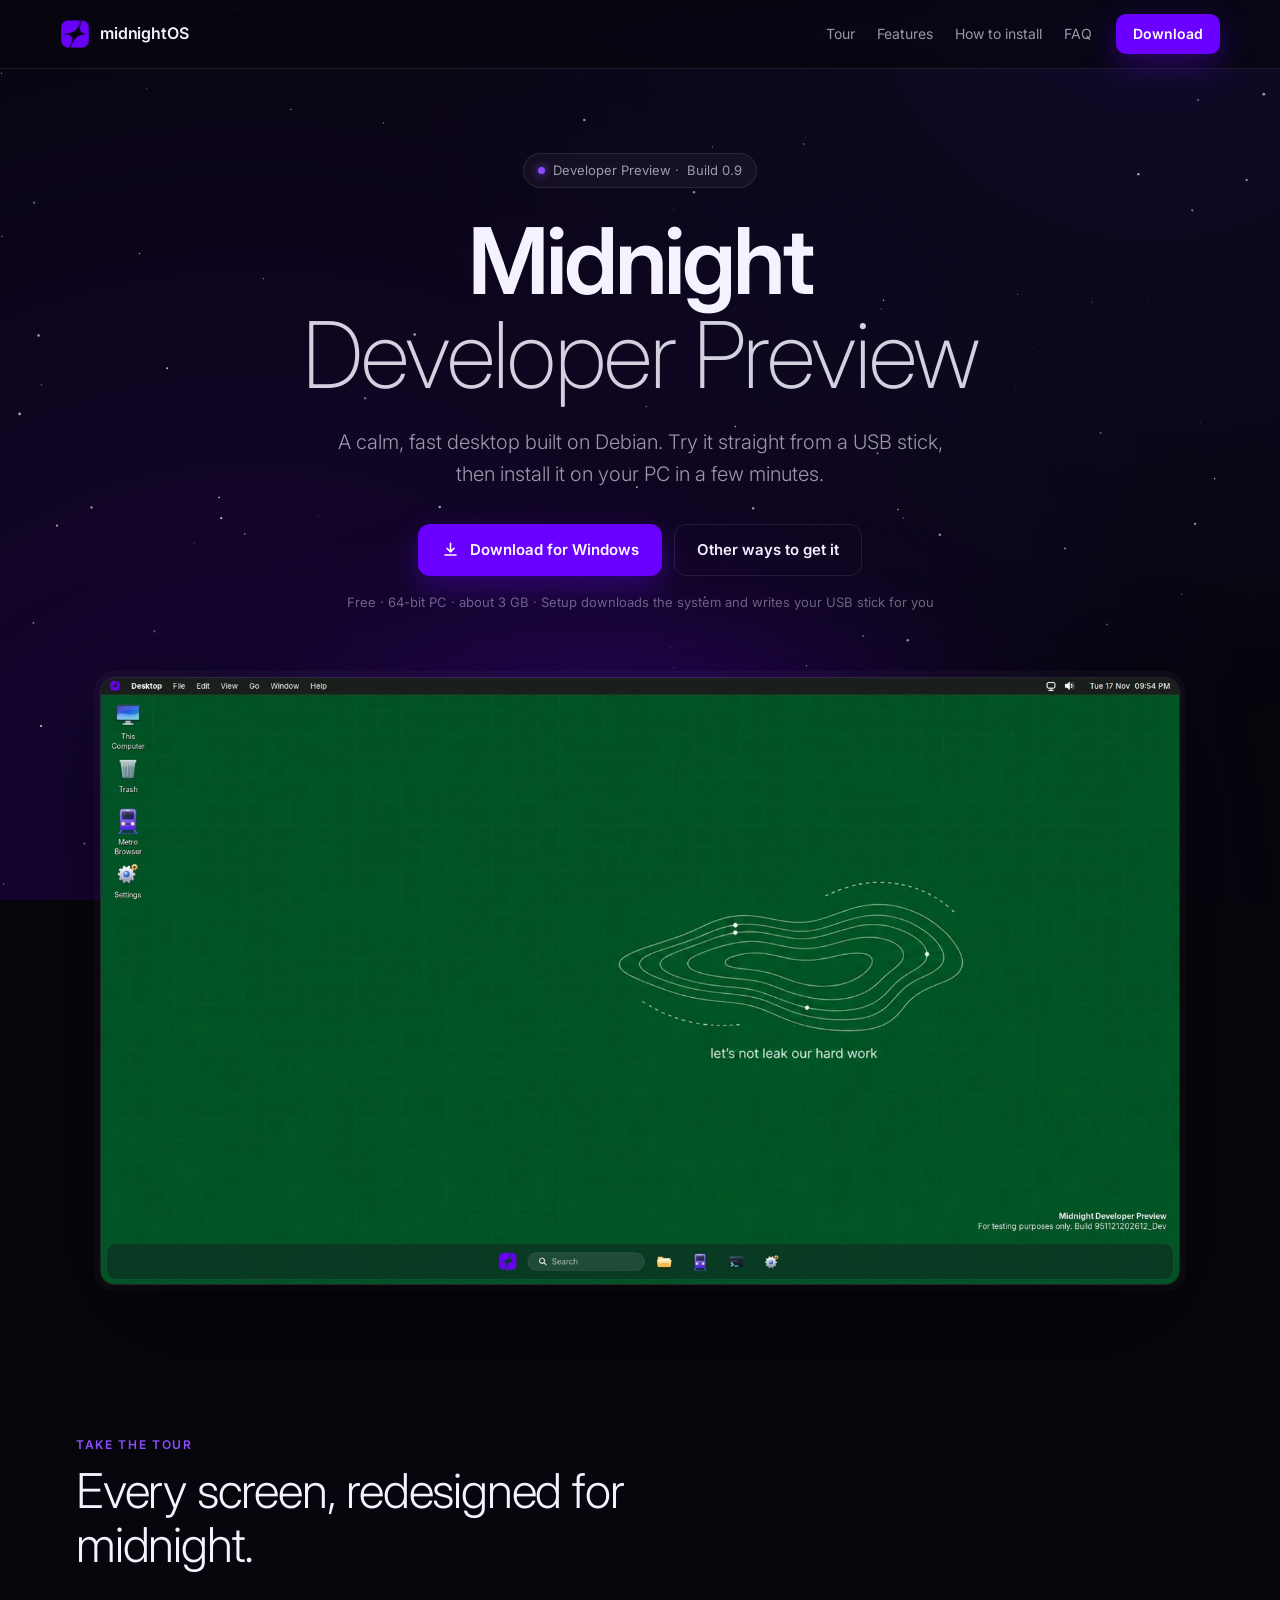
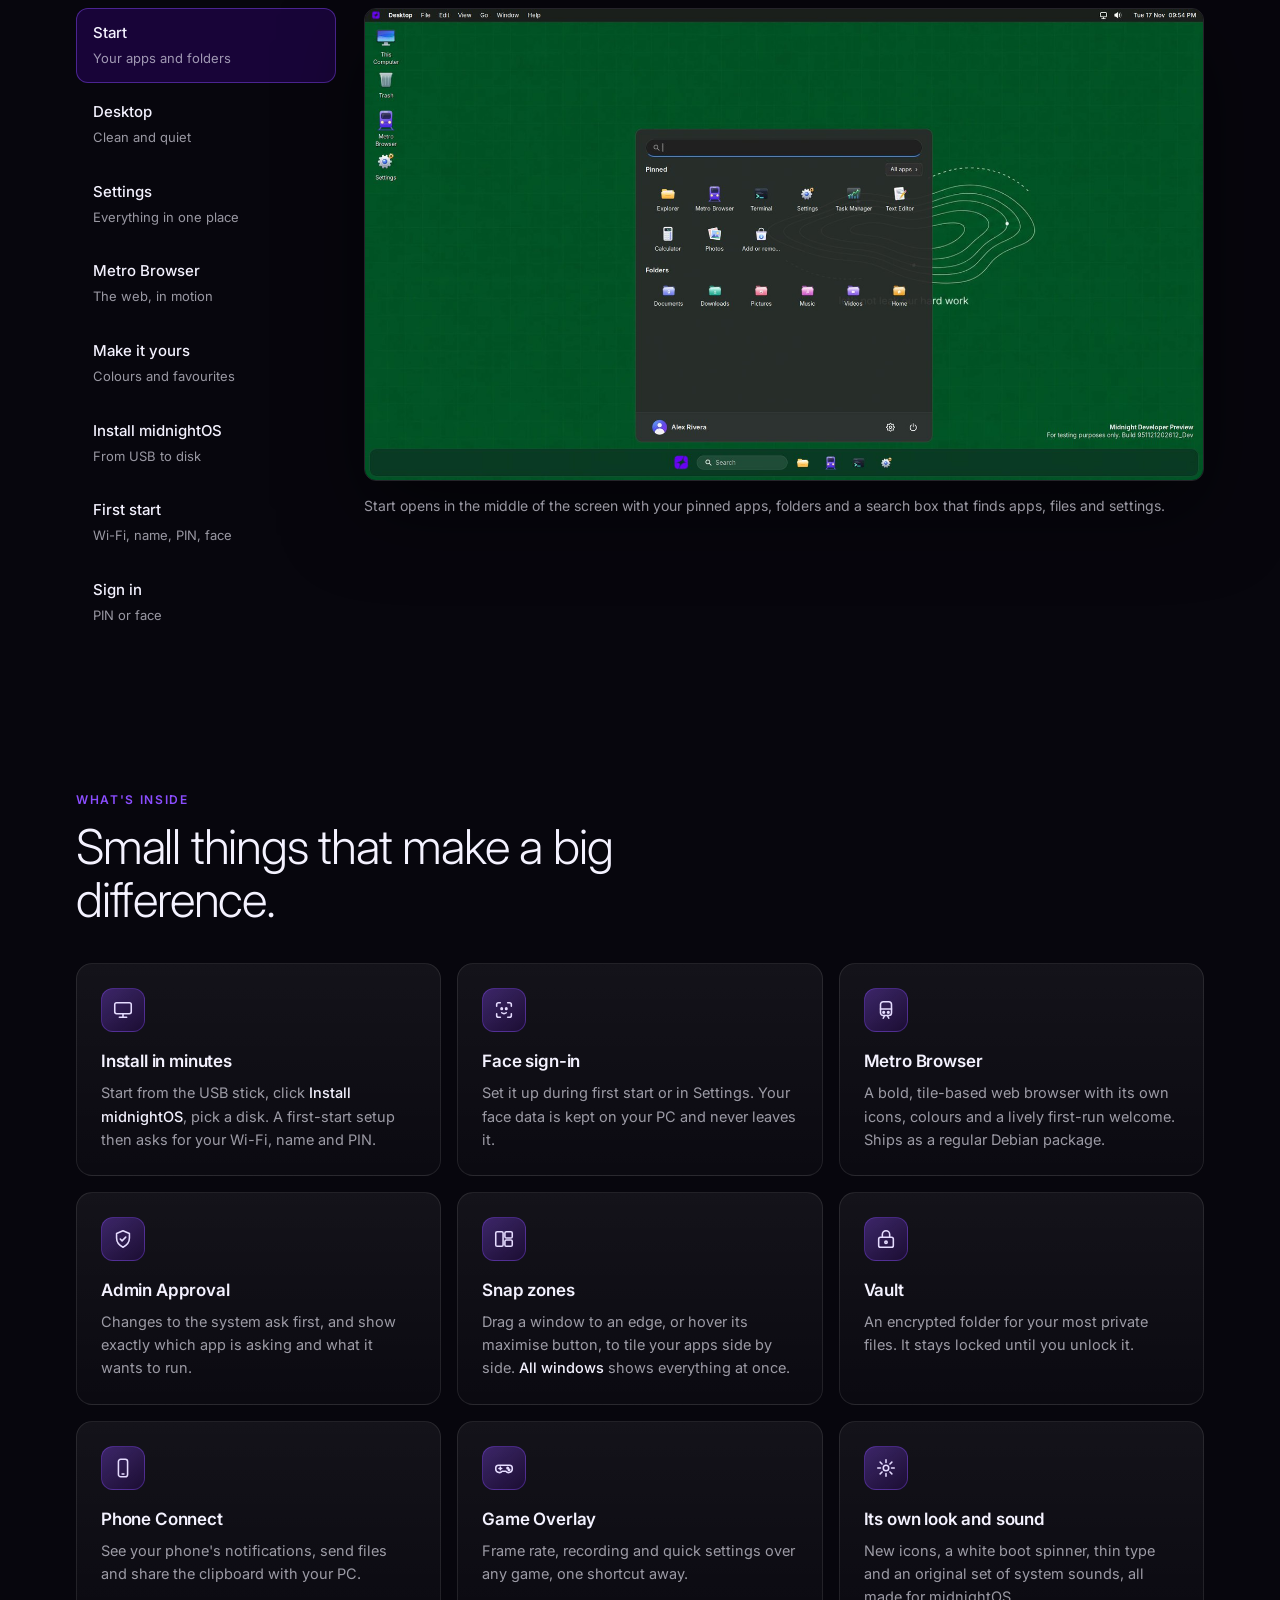
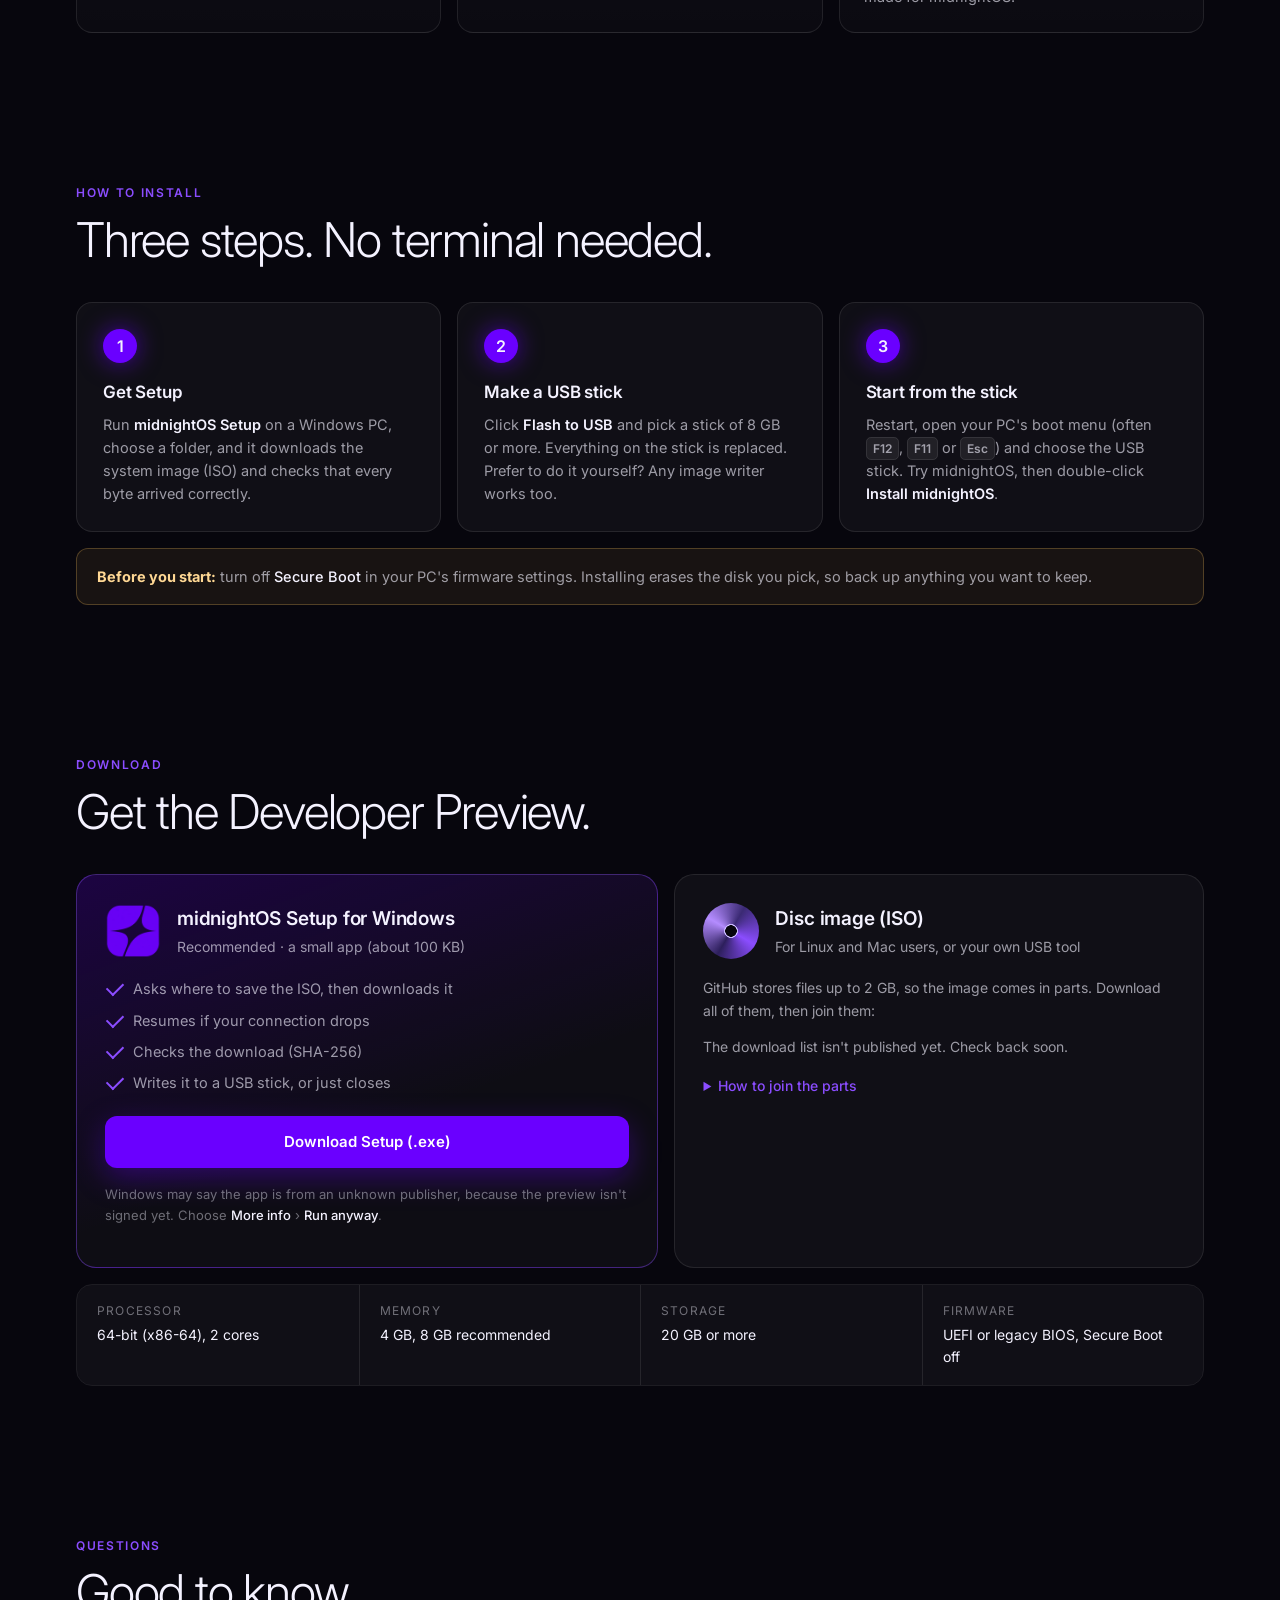
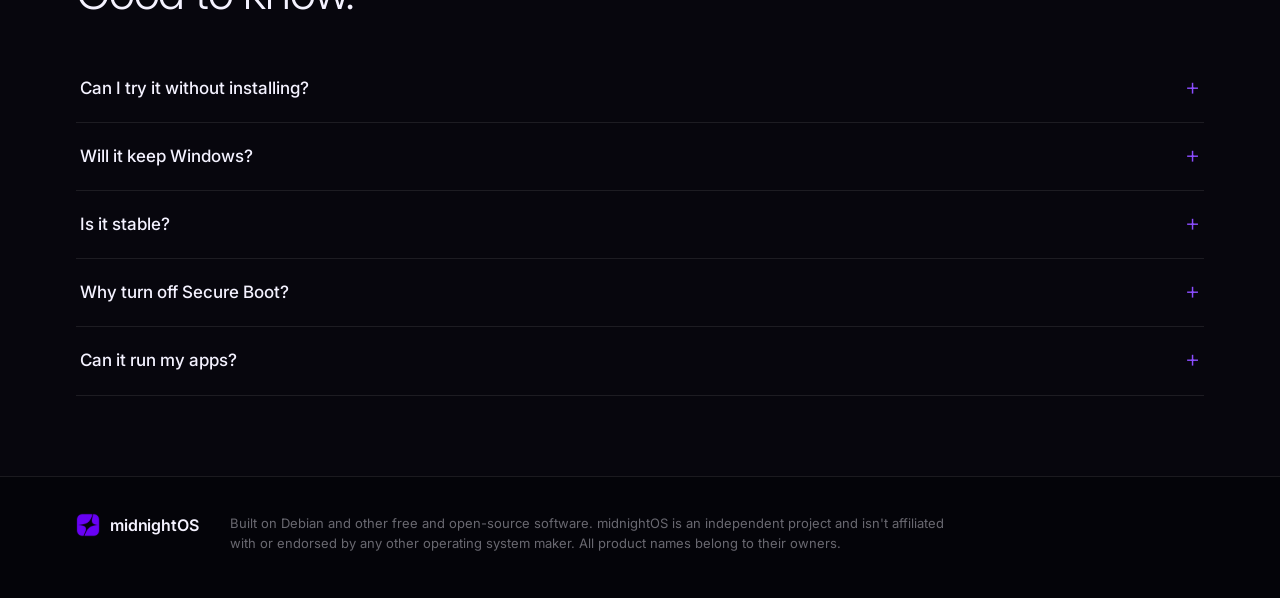
==== index.html @ dc45e67a "New Website" ====
<!doctype html>
<html lang="en">
<head>
<meta charset="utf-8">
<meta name="viewport" content="width=device-width, initial-scale=1">
<title>midnightOS Developer Preview</title>
<meta name="description" content="midnightOS is a fast, friendly desktop operating system built on Debian. Try the Developer Preview from a USB stick or install it on your PC.">
<meta name="theme-color" content="#07060d">
<meta property="og:title" content="midnightOS Developer Preview">
<meta property="og:description" content="A fast, friendly desktop built on Debian. Try it from a USB stick, then install it in minutes.">
<meta property="og:image" content="assets/shots/desktop.jpg">
<link rel="icon" type="image/png" href="assets/logo-64.png">
<link rel="preconnect" href="https://fonts.googleapis.com">
<link rel="preconnect" href="https://fonts.gstatic.com" crossorigin>
<link href="https://fonts.googleapis.com/css2?family=Inter:wght@200;300;400;500;600;700&display=swap" rel="stylesheet">
<link rel="stylesheet" href="assets/style.css">
</head>
<body>
<canvas id="sky" aria-hidden="true"></canvas>

<header class="nav">
  <a class="brand" href="#top"><img src="assets/logo-64.png" alt="" width="30" height="30"><span>midnightOS</span></a>
  <nav>
    <a href="#tour">Tour</a>
    <a href="#features">Features</a>
    <a href="#install">How to install</a>
    <a href="#faq">FAQ</a>
  </nav>
  <a class="btn small primary" href="#download">Download</a>
</header>

<main id="top">
  <section class="hero">
    <p class="pill"><span class="dot"></span> Developer Preview · <span data-release="version">Build 0.9</span></p>
    <h1>Midnight<br><span class="thin">Developer Preview</span></h1>
    <p class="lead">A calm, fast desktop built on Debian. Try it straight from a USB stick, then install it on your PC in a few minutes.</p>
    <div class="cta">
      <a class="btn primary" href="downloads/midnightOS-Setup.exe" download>
        <svg viewBox="0 0 24 24" aria-hidden="true"><path d="M12 4v11m0 0l-4.5-4.5M12 15l4.5-4.5M5 19h14"/></svg>
        Download for Windows
      </a>
      <a class="btn ghost" href="#download">Other ways to get it</a>
    </div>
    <p class="fine">Free · 64-bit PC · <span data-release="size">about 3 GB</span> · Setup downloads the system and writes your USB stick for you</p>

    <figure class="hero-shot">
      <div class="glow"></div>
      <img src="assets/shots/desktop.jpg" alt="The midnightOS desktop with the taskbar, Start button and desktop icons" width="1600" height="900">
    </figure>
  </section>

  <section id="tour" class="tour">
    <div class="section-head">
      <p class="eyebrow">Take the tour</p>
      <h2>Every screen, redesigned for midnight.</h2>
    </div>
    <div class="tour-grid">
      <div class="tour-tabs" role="tablist" aria-label="Screens">
        <!-- filled from the list in site.js -->
      </div>
      <figure class="tour-view">
        <button class="tour-zoom" aria-label="Open full size">
          <img id="tourImage" src="assets/shots/start.jpg" alt="" width="1600" height="900">
        </button>
        <figcaption id="tourCaption"></figcaption>
      </figure>
    </div>
  </section>

  <section id="features" class="features">
    <div class="section-head">
      <p class="eyebrow">What's inside</p>
      <h2>Small things that make a big difference.</h2>
    </div>
    <div class="grid">
      <article class="card">
        <div class="ico"><svg viewBox="0 0 24 24"><rect x="3" y="4" width="18" height="12" rx="2"/><path d="M8 20h8M12 16v4"/></svg></div>
        <h3>Install in minutes</h3>
        <p>Start from the USB stick, click <em>Install midnightOS</em>, pick a disk. A first-start setup then asks for your Wi-Fi, name and PIN.</p>
      </article>
      <article class="card">
        <div class="ico"><svg viewBox="0 0 24 24"><path d="M4 8V6a2 2 0 012-2h2M16 4h2a2 2 0 012 2v2M20 16v2a2 2 0 01-2 2h-2M8 20H6a2 2 0 01-2-2v-2"/><circle cx="9.5" cy="10.5" r=".8"/><circle cx="14.5" cy="10.5" r=".8"/><path d="M9.5 15c1.5 1.2 3.5 1.2 5 0"/></svg></div>
        <h3>Face sign-in</h3>
        <p>Set it up during first start or in Settings. Your face data is kept on your PC and never leaves it.</p>
      </article>
      <article class="card">
        <div class="ico"><svg viewBox="0 0 24 24"><rect x="6" y="3" width="12" height="15" rx="3"/><path d="M6 11h12M9 21l1.5-3M15 21l-1.5-3"/><circle cx="9.5" cy="14.5" r=".9"/><circle cx="14.5" cy="14.5" r=".9"/></svg></div>
        <h3>Metro Browser</h3>
        <p>A bold, tile-based web browser with its own icons, colours and a lively first-run welcome. Ships as a regular Debian package.</p>
      </article>
      <article class="card">
        <div class="ico"><svg viewBox="0 0 24 24"><path d="M12 3l7 3v5c0 4.5-3 8-7 10-4-2-7-5.5-7-10V6l7-3z"/><path d="M9 12l2 2 4-4"/></svg></div>
        <h3>Admin Approval</h3>
        <p>Changes to the system ask first, and show exactly which app is asking and what it wants to run.</p>
      </article>
      <article class="card">
        <div class="ico"><svg viewBox="0 0 24 24"><rect x="3" y="4" width="8" height="16" rx="1.5"/><rect x="13" y="4" width="8" height="7" rx="1.5"/><rect x="13" y="13" width="8" height="7" rx="1.5"/></svg></div>
        <h3>Snap zones</h3>
        <p>Drag a window to an edge, or hover its maximise button, to tile your apps side by side. <em>All windows</em> shows everything at once.</p>
      </article>
      <article class="card">
        <div class="ico"><svg viewBox="0 0 24 24"><rect x="4" y="10" width="16" height="11" rx="2"/><path d="M8 10V7a4 4 0 018 0v3"/><circle cx="12" cy="15.5" r="1.3"/></svg></div>
        <h3>Vault</h3>
        <p>An encrypted folder for your most private files. It stays locked until you unlock it.</p>
      </article>
      <article class="card">
        <div class="ico"><svg viewBox="0 0 24 24"><rect x="7" y="2.5" width="10" height="19" rx="2.5"/><path d="M11 18.5h2"/></svg></div>
        <h3>Phone Connect</h3>
        <p>See your phone's notifications, send files and share the clipboard with your PC.</p>
      </article>
      <article class="card">
        <div class="ico"><svg viewBox="0 0 24 24"><path d="M6 9h12a3 3 0 013 3v1a4 4 0 01-7 2.6h-4A4 4 0 013 13v-1a3 3 0 013-3z"/><path d="M8 11v3M6.5 12.5h3"/><circle cx="16" cy="12" r=".8"/><circle cx="17.5" cy="13.8" r=".8"/></svg></div>
        <h3>Game Overlay</h3>
        <p>Frame rate, recording and quick settings over any game, one shortcut away.</p>
      </article>
      <article class="card">
        <div class="ico"><svg viewBox="0 0 24 24"><path d="M12 3v3M12 18v3M3 12h3M18 12h3M5.6 5.6l2.1 2.1M16.3 16.3l2.1 2.1M5.6 18.4l2.1-2.1M16.3 7.7l2.1-2.1"/><circle cx="12" cy="12" r="3"/></svg></div>
        <h3>Its own look and sound</h3>
        <p>New icons, a white boot spinner, thin type and an original set of system sounds, all made for midnightOS.</p>
      </article>
    </div>
  </section>

  <section id="install" class="steps">
    <div class="section-head">
      <p class="eyebrow">How to install</p>
      <h2>Three steps. No terminal needed.</h2>
    </div>
    <ol class="step-list">
      <li>
        <span class="num">1</span>
        <h3>Get Setup</h3>
        <p>Run <strong>midnightOS Setup</strong> on a Windows PC, choose a folder, and it downloads the system image (ISO) and checks that every byte arrived correctly.</p>
      </li>
      <li>
        <span class="num">2</span>
        <h3>Make a USB stick</h3>
        <p>Click <strong>Flash to USB</strong> and pick a stick of 8&nbsp;GB or more. Everything on the stick is replaced. Prefer to do it yourself? Any image writer works too.</p>
      </li>
      <li>
        <span class="num">3</span>
        <h3>Start from the stick</h3>
        <p>Restart, open your PC's boot menu (often <kbd>F12</kbd>, <kbd>F11</kbd> or <kbd>Esc</kbd>) and choose the USB stick. Try midnightOS, then double-click <strong>Install midnightOS</strong>.</p>
      </li>
    </ol>
    <p class="note"><strong>Before you start:</strong> turn off <em>Secure Boot</em> in your PC's firmware settings. Installing erases the disk you pick, so back up anything you want to keep.</p>
  </section>

  <section id="download" class="download">
    <div class="section-head">
      <p class="eyebrow">Download</p>
      <h2>Get the Developer Preview.</h2>
    </div>
    <div class="dl-grid">
      <article class="dl-card main">
        <div class="dl-top">
          <img src="assets/logo-128.png" alt="" width="56" height="56">
          <div>
            <h3>midnightOS Setup for Windows</h3>
            <p class="muted">Recommended · a small app (about 100 KB)</p>
          </div>
        </div>
        <ul class="checks">
          <li>Asks where to save the ISO, then downloads it</li>
          <li>Resumes if your connection drops</li>
          <li>Checks the download (SHA-256)</li>
          <li>Writes it to a USB stick, or just closes</li>
        </ul>
        <a class="btn primary wide" href="downloads/midnightOS-Setup.exe" download>Download Setup (.exe)</a>
        <p class="fine">Windows may say the app is from an unknown publisher, because the preview isn't signed yet. Choose <em>More info</em> › <em>Run anyway</em>.</p>
      </article>
      <article class="dl-card">
        <div class="dl-top">
          <div class="disc" aria-hidden="true"></div>
          <div>
            <h3>Disc image (ISO)</h3>
            <p class="muted" id="isoMeta">For Linux and Mac users, or your own USB tool</p>
          </div>
        </div>
        <p class="small">GitHub stores files up to 2&nbsp;GB, so the image comes in parts. Download all of them, then join them:</p>
        <ul class="parts" id="isoParts"><li class="muted">Loading the release list…</li></ul>
        <details class="join">
          <summary>How to join the parts</summary>
          <p><strong>Windows (Command Prompt):</strong></p>
          <pre><code id="joinWin">copy /b midnightOS.iso.part1 + midnightOS.iso.part2 midnightOS.iso</code></pre>
          <p><strong>Linux or Mac:</strong></p>
          <pre><code id="joinNix">cat midnightOS.iso.part* &gt; midnightOS.iso</code></pre>
          <p>Then check it: the SHA-256 should be<br><code class="hash" id="isoHash">listed in release.json</code></p>
        </details>
      </article>
    </div>
    <div class="reqs">
      <div><span>Processor</span>64-bit (x86-64), 2 cores</div>
      <div><span>Memory</span>4 GB, 8 GB recommended</div>
      <div><span>Storage</span>20 GB or more</div>
      <div><span>Firmware</span>UEFI or legacy BIOS, Secure Boot off</div>
    </div>
  </section>

  <section id="faq" class="faq">
    <div class="section-head">
      <p class="eyebrow">Questions</p>
      <h2>Good to know.</h2>
    </div>
    <details><summary>Can I try it without installing?</summary><p>Yes. Starting from the USB stick runs the whole system without touching your disk. Nothing is changed until you choose <em>Install midnightOS</em> and confirm.</p></details>
    <details><summary>Will it keep Windows?</summary><p>Not in this preview. Setup installs midnightOS on the whole disk you pick. Use a spare PC or a second disk, and back up first.</p></details>
    <details><summary>Is it stable?</summary><p>It's a Developer Preview: for testing and feedback, not your only PC. Expect rough edges and updates.</p></details>
    <details><summary>Why turn off Secure Boot?</summary><p>The preview's boot loader isn't signed yet. Signed builds are planned; until then, Secure Boot has to be off for the PC to start it.</p></details>
    <details><summary>Can it run my apps?</summary><p>It runs Linux apps from Debian, Flatpak apps, and many Windows programs through a compatibility layer. Some apps and games won't work.</p></details>
  </section>
</main>

<footer>
  <div class="foot">
    <a class="brand" href="#top"><img src="assets/logo-64.png" alt="" width="24" height="24"><span>midnightOS</span></a>
    <p>Built on Debian and other free and open-source software. midnightOS is an independent project and isn't affiliated with or endorsed by any other operating system maker. All product names belong to their owners.</p>
  </div>
</footer>

<div class="lightbox" id="lightbox" hidden>
  <button class="lb-close" aria-label="Close">×</button>
  <img alt="">
</div>

<script src="assets/site.js"></script>
</body>
</html>
---- assets/style.css ----
:root {
  --bg: #07060d;
  --bg-2: #0e0b1c;
  --card: rgba(255, 255, 255, 0.04);
  --card-2: rgba(255, 255, 255, 0.07);
  --line: rgba(255, 255, 255, 0.09);
  --text: #f4f2ff;
  --muted: rgba(244, 242, 255, 0.62);
  --faint: rgba(244, 242, 255, 0.42);
  --accent: #6a00ff;
  --accent-2: #8b4dff;
  --accent-soft: rgba(106, 0, 255, 0.18);
  --radius: 16px;
  --max: 1160px;
}

* { box-sizing: border-box; }
html { scroll-behavior: smooth; scroll-padding-top: 80px; overflow-x: clip; }
body {
  margin: 0;
  background: var(--bg);
  color: var(--text);
  font: 400 16px/1.6 Inter, system-ui, -apple-system, "Segoe UI", Roboto, sans-serif;
  -webkit-font-smoothing: antialiased;
  overflow-x: hidden;
  overflow-x: clip;
}
img { max-width: 100%; height: auto; display: block; }
a { color: inherit; }
em { font-style: normal; color: var(--text); font-weight: 500; }

#sky { position: fixed; inset: 0; width: 100%; height: 100%; z-index: -1; pointer-events: none; }

/* ---------- nav ---------- */
.nav {
  position: sticky; top: 0; z-index: 10;
  display: flex; align-items: center; gap: 24px;
  padding: 14px max(16px, calc((100vw - var(--max)) / 2));
  background: rgba(7, 6, 13, 0.72);
  backdrop-filter: blur(16px) saturate(140%);
  -webkit-backdrop-filter: blur(16px) saturate(140%);
  border-bottom: 1px solid var(--line);
}
.brand { display: flex; align-items: center; gap: 10px; text-decoration: none; font-weight: 600; letter-spacing: -0.01em; }
.nav nav { display: flex; gap: 22px; margin-left: auto; }
.nav nav a { text-decoration: none; color: var(--muted); font-size: 14px; transition: color .2s; }
.nav nav a:hover { color: var(--text); }

/* ---------- buttons ---------- */
.btn {
  display: inline-flex; align-items: center; justify-content: center; gap: 10px;
  padding: 13px 22px; border-radius: 12px;
  font-weight: 600; font-size: 15px; text-decoration: none;
  border: 1px solid var(--line); background: var(--card-2);
  transition: transform .15s, background .2s, box-shadow .2s;
}
.btn:hover { transform: translateY(-1px); background: rgba(255, 255, 255, 0.11); }
.btn svg { width: 19px; height: 19px; fill: none; stroke: currentColor; stroke-width: 2; stroke-linecap: round; stroke-linejoin: round; }
.btn.primary { background: var(--accent); border-color: transparent; color: #fff; box-shadow: 0 10px 30px rgba(106, 0, 255, 0.35); }
.btn.primary:hover { background: #7a1aff; box-shadow: 0 14px 40px rgba(106, 0, 255, 0.5); }
.btn.ghost { background: transparent; }
.btn.small { padding: 8px 16px; font-size: 14px; border-radius: 10px; }
.btn.wide { width: 100%; }

/* ---------- hero ---------- */
.hero { max-width: var(--max); margin: 0 auto; padding: 84px 16px 40px; text-align: center; }
.pill {
  display: inline-flex; align-items: center; gap: 8px;
  padding: 6px 14px; border-radius: 99px; margin: 0 0 26px;
  border: 1px solid var(--line); background: var(--card);
  font-size: 13px; color: var(--muted);
}
.pill .dot { width: 7px; height: 7px; border-radius: 50%; background: var(--accent-2); box-shadow: 0 0 10px var(--accent-2); }
h1 { font-size: clamp(44px, 8vw, 92px); line-height: 1.02; font-weight: 600; letter-spacing: -0.035em; margin: 0; }
h1 .thin { font-weight: 200; letter-spacing: -0.02em; color: rgba(244, 242, 255, 0.86); }
.lead { max-width: 620px; margin: 24px auto 0; font-size: clamp(17px, 2vw, 20px); color: var(--muted); font-weight: 300; }
.cta { display: flex; gap: 12px; justify-content: center; flex-wrap: wrap; margin-top: 34px; }
.fine { color: var(--faint); font-size: 13px; margin-top: 16px; }

.hero-shot { position: relative; margin: 64px auto 0; max-width: 1080px; }
.hero-shot img {
  position: relative; border-radius: 14px; border: 1px solid rgba(255, 255, 255, 0.12);
  box-shadow: 0 40px 120px rgba(0, 0, 0, 0.6), 0 0 0 6px rgba(255, 255, 255, 0.03);
}
.hero-shot .glow {
  position: absolute; inset: -12% -8% 20%; z-index: 0; filter: blur(70px);
  background: radial-gradient(50% 60% at 50% 40%, rgba(106, 0, 255, 0.55), transparent 70%);
}

/* ---------- sections ---------- */
section { position: relative; }
.section-head { max-width: var(--max); margin: 0 auto 36px; padding: 0 16px; }
.eyebrow { text-transform: uppercase; letter-spacing: .14em; font-size: 12px; font-weight: 600; color: var(--accent-2); margin: 0 0 10px; }
h2 { font-size: clamp(30px, 4.4vw, 48px); font-weight: 300; letter-spacing: -0.025em; line-height: 1.12; margin: 0; max-width: 720px; }
h3 { font-size: 17px; font-weight: 600; margin: 0 0 6px; letter-spacing: -0.01em; }
.muted { color: var(--muted); }
.small { font-size: 14px; color: var(--muted); }

/* ---------- tour ---------- */
.tour { padding: 110px 0 40px; }
.tour-grid {
  max-width: var(--max); margin: 0 auto; padding: 0 16px;
  display: grid; grid-template-columns: 260px 1fr; gap: 28px; align-items: start;
}
.tour-tabs { display: flex; flex-direction: column; gap: 4px; }
.tour-tab {
  text-align: left; cursor: pointer; font: inherit; color: var(--muted);
  padding: 12px 16px; border-radius: 12px; border: 1px solid transparent; background: transparent;
  transition: background .2s, color .2s, border-color .2s;
}
.tour-tab strong { display: block; color: var(--text); font-weight: 500; font-size: 15px; }
.tour-tab span { font-size: 13px; }
.tour-tab:hover { background: var(--card); }
.tour-tab[aria-selected="true"] { background: var(--accent-soft); border-color: rgba(139, 77, 255, 0.45); }
.tour-view { margin: 0; }
.tour-zoom { all: unset; cursor: zoom-in; display: block; border-radius: 12px; overflow: hidden;
  border: 1px solid rgba(255, 255, 255, 0.12); box-shadow: 0 30px 80px rgba(0, 0, 0, 0.5); }
.tour-zoom:focus-visible { outline: 2px solid var(--accent-2); outline-offset: 3px; }
#tourImage { transition: opacity .25s; }
#tourImage.fading { opacity: 0; }
.tour-view figcaption { color: var(--muted); font-size: 14px; margin-top: 14px; min-height: 2.6em; }

/* ---------- features ---------- */
.features { padding: 110px 0 40px; }
.grid {
  max-width: var(--max); margin: 0 auto; padding: 0 16px;
  display: grid; grid-template-columns: repeat(3, 1fr); gap: 16px;
}
.card {
  background: linear-gradient(180deg, rgba(255, 255, 255, 0.055), rgba(255, 255, 255, 0.02));
  border: 1px solid var(--line); border-radius: var(--radius); padding: 24px;
  transition: transform .2s, border-color .2s;
}
.card:hover { transform: translateY(-3px); border-color: rgba(139, 77, 255, 0.4); }
.card p { margin: 0; color: var(--muted); font-size: 14.5px; }
.ico { width: 44px; height: 44px; border-radius: 12px; display: grid; place-items: center; margin-bottom: 16px;
  background: linear-gradient(140deg, rgba(139, 77, 255, 0.35), rgba(106, 0, 255, 0.12)); border: 1px solid rgba(139, 77, 255, 0.35); }
.ico svg { width: 22px; height: 22px; fill: none; stroke: #e6dcff; stroke-width: 1.7; stroke-linecap: round; stroke-linejoin: round; }

/* ---------- steps ---------- */
.steps { padding: 110px 0 40px; }
.step-list { list-style: none; max-width: var(--max); margin: 0 auto; padding: 0 16px;
  display: grid; grid-template-columns: repeat(3, 1fr); gap: 16px; counter-reset: s; }
.step-list li { background: var(--card); border: 1px solid var(--line); border-radius: var(--radius); padding: 26px; }
.step-list p { margin: 0; color: var(--muted); font-size: 14.5px; }
.step-list strong { color: var(--text); font-weight: 600; }
.num { display: inline-grid; place-items: center; width: 34px; height: 34px; border-radius: 50%;
  background: var(--accent); font-weight: 600; margin-bottom: 16px; box-shadow: 0 0 24px rgba(106, 0, 255, 0.6); }
kbd { font: 600 12px/1 Inter, sans-serif; padding: 3px 6px; border-radius: 5px; border: 1px solid var(--line); background: var(--card-2); }
.note { max-width: calc(var(--max) - 32px); margin: 16px auto 0; padding: 16px 20px; border-radius: 12px;
  background: rgba(255, 196, 92, 0.07); border: 1px solid rgba(255, 196, 92, 0.25); color: var(--muted); font-size: 14.5px; }
.note strong { color: #ffd894; }
@media (min-width: 1192px) { .note { margin-left: auto; margin-right: auto; } }

/* ---------- download ---------- */
.download { padding: 110px 0 40px; }
.dl-grid { max-width: var(--max); margin: 0 auto; padding: 0 16px; display: grid; grid-template-columns: 1.1fr 1fr; gap: 16px; }
.dl-card { background: var(--card); border: 1px solid var(--line); border-radius: 20px; padding: 28px; }
.dl-card.main { background: linear-gradient(160deg, rgba(106, 0, 255, 0.22), rgba(255, 255, 255, 0.03) 60%); border-color: rgba(139, 77, 255, 0.4); }
.dl-top { display: flex; gap: 16px; align-items: center; margin-bottom: 18px; }
.dl-top h3 { font-size: 19px; margin: 0; }
.dl-top p { margin: 2px 0 0; font-size: 14px; }
.disc { width: 56px; height: 56px; border-radius: 50%; flex: none;
  background: radial-gradient(circle, var(--bg) 0 14%, #c9b8ff 15% 17%, transparent 18%), conic-gradient(from 30deg, #3b2a74, #8b4dff, #2d1f5c, #b48cff, #3b2a74); }
.checks { list-style: none; padding: 0; margin: 0 0 22px; display: grid; gap: 8px; }
.checks li { padding-left: 28px; position: relative; color: var(--muted); font-size: 14.5px; }
.checks li::before { content: ""; position: absolute; left: 2px; top: 5px; width: 14px; height: 8px;
  border-left: 2px solid var(--accent-2); border-bottom: 2px solid var(--accent-2); transform: rotate(-45deg); }
.parts li.muted { font-size: 14px; }
.parts { list-style: none; padding: 0; margin: 12px 0 16px; display: grid; gap: 8px; }
.parts a { display: flex; justify-content: space-between; gap: 12px; padding: 10px 14px; border-radius: 10px; text-decoration: none;
  background: var(--card-2); border: 1px solid var(--line); font-size: 14px; transition: border-color .2s; }
.parts a:hover { border-color: rgba(139, 77, 255, 0.5); }
.parts a span { color: var(--faint); }
.join summary { cursor: pointer; color: var(--accent-2); font-size: 14px; font-weight: 500; }
.join p { font-size: 13.5px; color: var(--muted); margin: 12px 0 6px; }
pre { margin: 0; padding: 10px 12px; border-radius: 8px; background: rgba(0, 0, 0, 0.4); border: 1px solid var(--line); overflow-x: auto; }
code { font: 12.5px/1.5 ui-monospace, "Cascadia Code", Menlo, Consolas, monospace; }
.hash { word-break: break-all; color: #d9ccff; }
.reqs { max-width: calc(var(--max) - 32px); margin: 16px auto 0; display: grid; grid-template-columns: repeat(4, 1fr);
  border: 1px solid var(--line); border-radius: var(--radius); overflow: hidden; }
.reqs div { padding: 16px 20px; font-size: 14px; background: var(--card); }
.reqs div + div { border-left: 1px solid var(--line); }
.reqs span { display: block; font-size: 12px; text-transform: uppercase; letter-spacing: .1em; color: var(--faint); margin-bottom: 4px; }

/* ---------- faq ---------- */
.faq { padding: 110px 0 80px; }
.faq details { max-width: calc(var(--max) - 32px); margin: 0 auto; border-bottom: 1px solid var(--line); }
.faq summary { cursor: pointer; list-style: none; padding: 20px 4px; font-size: 17px; font-weight: 500; display: flex; justify-content: space-between; gap: 16px; }
.faq summary::-webkit-details-marker { display: none; }
.faq summary::after { content: "+"; color: var(--accent-2); font-weight: 300; font-size: 24px; line-height: 1; transition: transform .2s; }
.faq details[open] summary::after { transform: rotate(45deg); }
.faq details p { margin: 0 4px 20px; color: var(--muted); max-width: 760px; }

/* ---------- footer ---------- */
footer { border-top: 1px solid var(--line); background: rgba(0, 0, 0, 0.3); }
.foot { max-width: var(--max); margin: 0 auto; padding: 36px 16px 44px; display: flex; gap: 32px; align-items: flex-start; }
.foot p { margin: 0; color: var(--faint); font-size: 13px; max-width: 720px; }

/* ---------- lightbox ---------- */
.lightbox { position: fixed; inset: 0; z-index: 50; background: rgba(4, 3, 9, 0.92); display: grid; place-items: center; padding: 24px; cursor: zoom-out; }
.lightbox[hidden] { display: none; }
.lightbox img { max-height: 92vh; width: auto; border-radius: 10px; box-shadow: 0 30px 100px rgba(0, 0, 0, 0.7); }
.lb-close { position: absolute; top: 14px; right: 18px; font-size: 34px; line-height: 1; color: var(--text); background: none; border: 0; cursor: pointer; }

/* ---------- reveal ---------- */
.reveal { opacity: 0; transform: translateY(18px); transition: opacity .7s ease, transform .7s ease; }
.reveal.in { opacity: 1; transform: none; }
@media (prefers-reduced-motion: reduce) {
  html { scroll-behavior: auto; }
  .reveal { opacity: 1; transform: none; transition: none; }
}

/* ---------- small screens ---------- */
@media (max-width: 900px) {
  .nav nav { display: none; }
  .nav .btn { margin-left: auto; }
  .tour-grid { grid-template-columns: 1fr; }
  .tour-tabs { flex-direction: row; overflow-x: auto; padding-bottom: 6px; scrollbar-width: none; }
  .tour-tab { flex: none; }
  .tour-tab span { display: none; }
  .grid, .step-list { grid-template-columns: 1fr 1fr; }
  .dl-grid { grid-template-columns: 1fr; }
  .reqs { grid-template-columns: 1fr 1fr; }
  .reqs div:nth-child(3) { border-left: 0; }
  .reqs div:nth-child(n+3) { border-top: 1px solid var(--line); }
  .foot { flex-direction: column; gap: 14px; }
}
@media (max-width: 600px) {
  .hero { padding-top: 56px; }
  .grid, .step-list { grid-template-columns: 1fr; }
  .tour, .features, .steps, .download, .faq { padding-top: 80px; }
  .reqs { grid-template-columns: 1fr; }
  .reqs div + div { border-left: 0; border-top: 1px solid var(--line); }
  .cta .btn { width: 100%; }
}
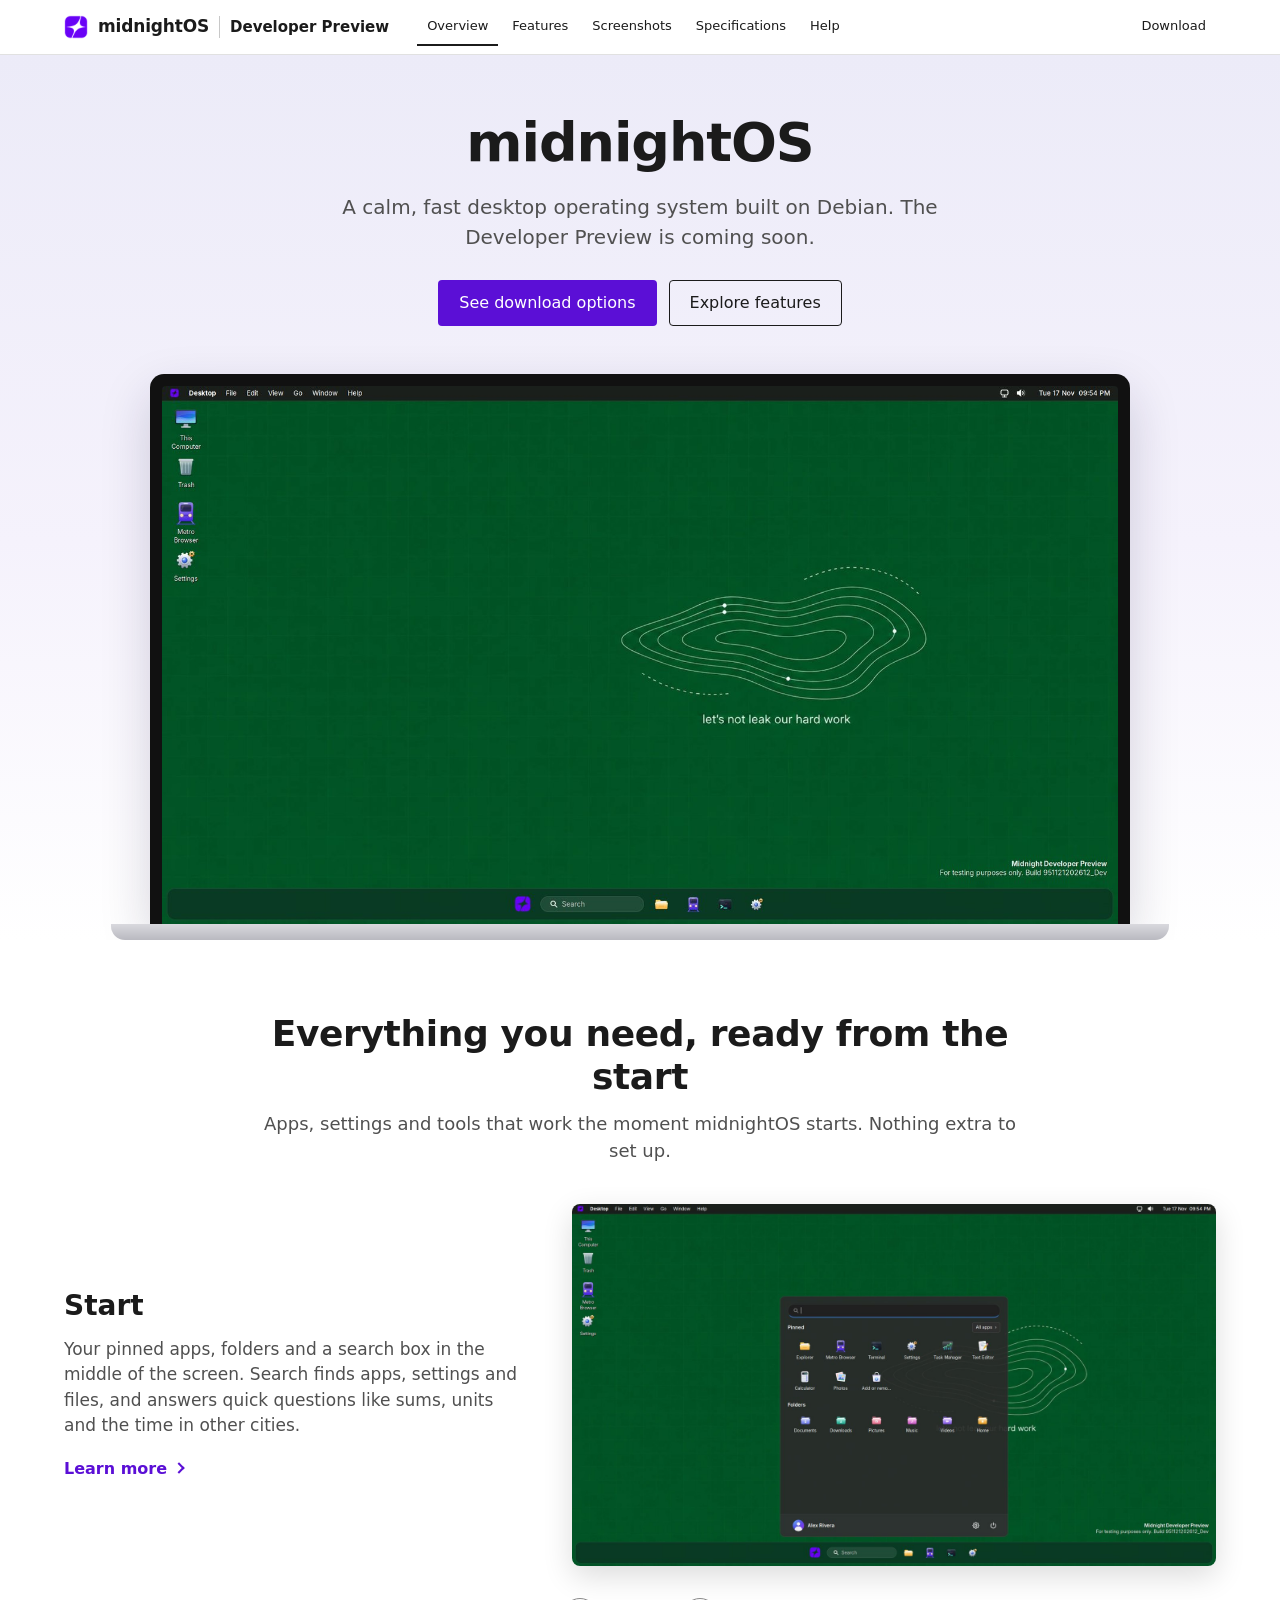
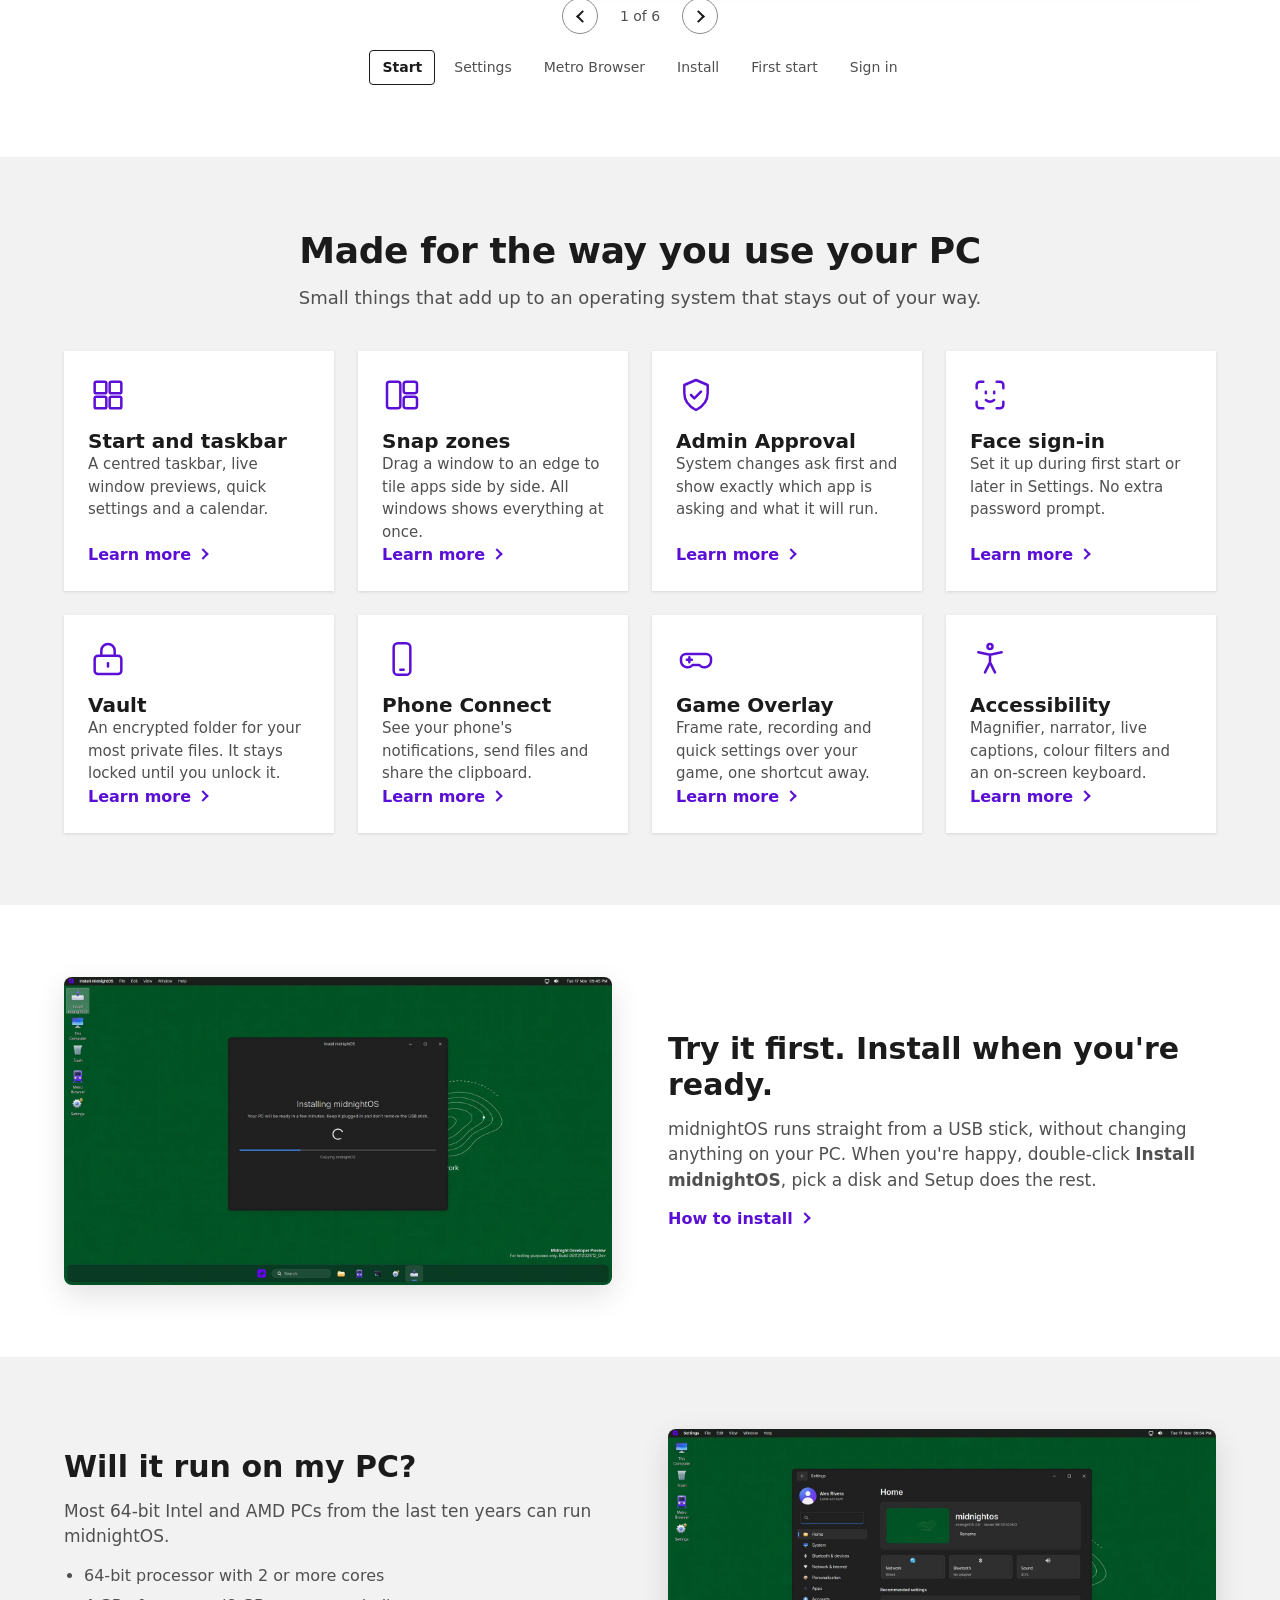
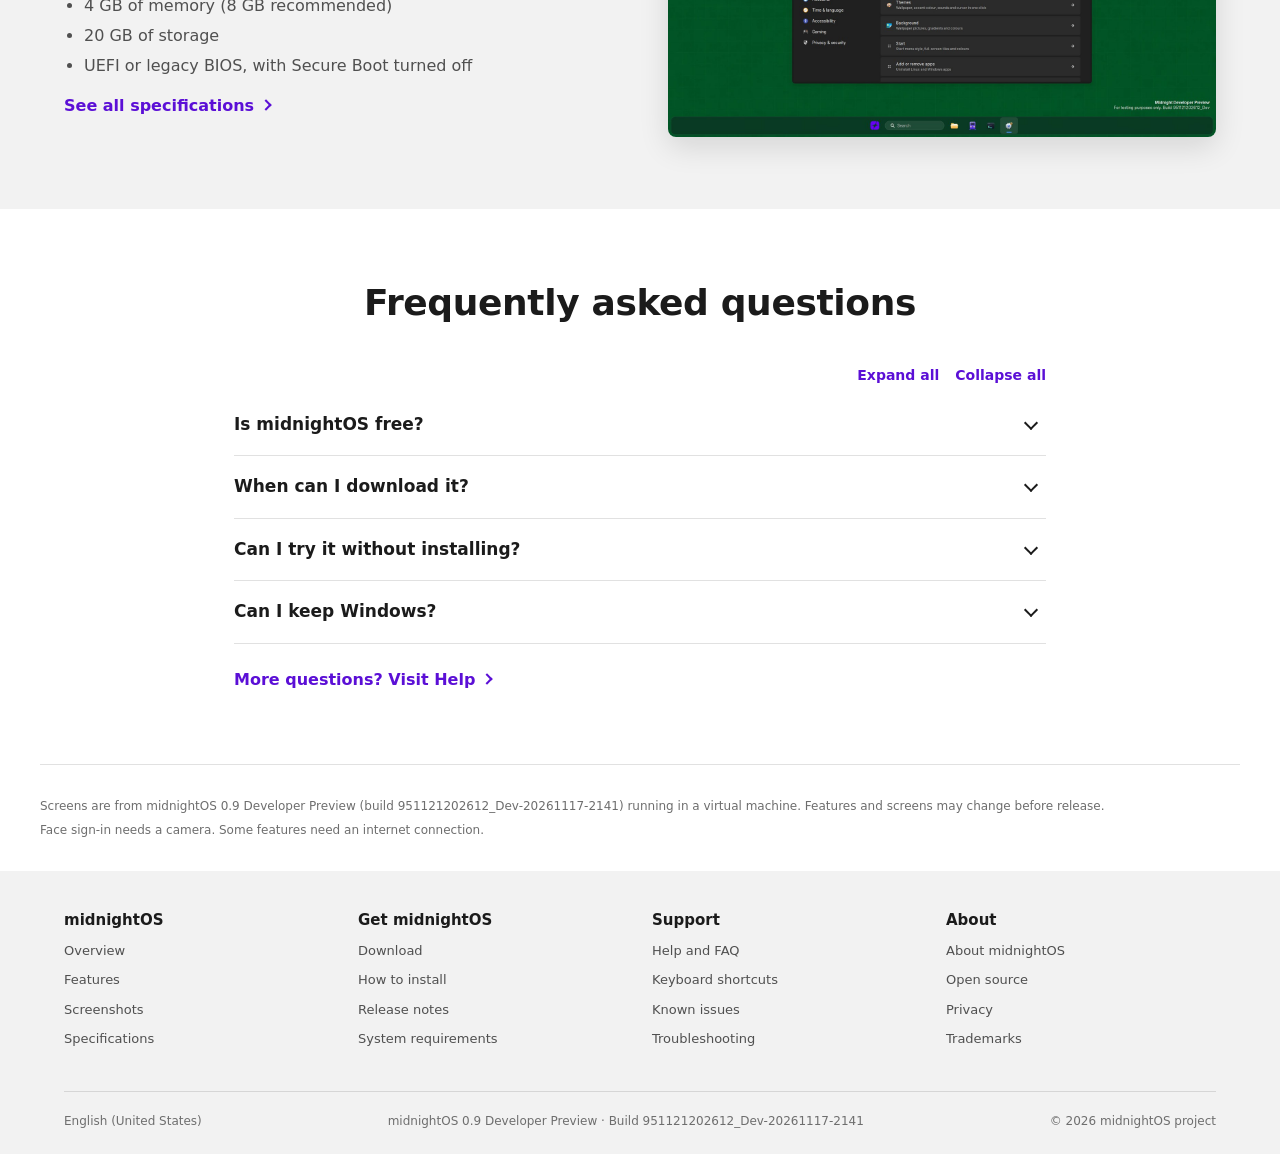
==== commit f626efbc: "New Website" ====
--- a/index.html
+++ b/index.html
@@ -3,225 +3,162 @@
 <head>
 <meta charset="utf-8">
 <meta name="viewport" content="width=device-width, initial-scale=1">
-<title>midnightOS Developer Preview</title>
-<meta name="description" content="midnightOS is a fast, friendly desktop operating system built on Debian. Try the Developer Preview from a USB stick or install it on your PC.">
-<meta name="theme-color" content="#07060d">
-<meta property="og:title" content="midnightOS Developer Preview">
-<meta property="og:description" content="A fast, friendly desktop built on Debian. Try it from a USB stick, then install it in minutes.">
-<meta property="og:image" content="assets/shots/desktop.jpg">
+<title>midnightOS</title>
+<meta name="description" content="midnightOS is a calm, fast desktop operating system built on Debian.">
 <link rel="icon" type="image/png" href="assets/logo-64.png">
-<link rel="preconnect" href="https://fonts.googleapis.com">
-<link rel="preconnect" href="https://fonts.gstatic.com" crossorigin>
-<link href="https://fonts.googleapis.com/css2?family=Inter:wght@200;300;400;500;600;700&display=swap" rel="stylesheet">
 <link rel="stylesheet" href="assets/style.css">
 </head>
 <body>
-<canvas id="sky" aria-hidden="true"></canvas>
+<a class="skip" href="#main">Skip to main content</a>
+<header class="site-header">
+  <div class="container">
+    <a class="brand" href="index.html"><img src="assets/logo-64.png" alt=""><b>midnightOS</b><i class="sep"></i><span>Developer Preview</span></a>
+    <button class="nav-toggle" aria-label="Menu" aria-expanded="false"><svg viewBox="0 0 24 24" fill="none" stroke="currentColor" stroke-width="2"><path d="M4 7h16M4 12h16M4 17h16"/></svg></button>
+    <nav class="site-nav" aria-label="midnightOS">
+      <a href="index.html" aria-current="page">Overview</a>
+      <a href="features.html">Features</a>
+      <a href="screenshots.html">Screenshots</a>
+      <a href="specs.html">Specifications</a>
+      <a href="help.html">Help</a>
+      <a class="push" href="download.html">Download</a>
+    </nav>
+  </div>
+</header>
+<main id="main">
+<section class="hero">
+  <div class="container">
+    <h1>midnightOS</h1>
+    <p class="lead">A calm, fast desktop operating system built on Debian. The Developer Preview is coming soon.</p>
+    <div class="btn-row">
+      <a class="btn btn-primary" href="download.html">See download options</a>
+      <a class="btn btn-outline" href="features.html">Explore features</a>
+    </div>
+    <div class="device"><div class="screen"><img src="assets/shots/desktop.jpg" alt="The midnightOS desktop with the taskbar at the bottom" width="1600" height="900"></div><div class="base"></div></div>
+  </div>
+</section>
 
-<header class="nav">
-  <a class="brand" href="#top"><img src="assets/logo-64.png" alt="" width="30" height="30"><span>midnightOS</span></a>
-  <nav>
-    <a href="#tour">Tour</a>
-    <a href="#features">Features</a>
-    <a href="#install">How to install</a>
-    <a href="#faq">FAQ</a>
-  </nav>
-  <a class="btn small primary" href="#download">Download</a>
-</header>
+<section class="band">
+  <div class="container" data-showcase>
+    <div class="section-title"><h2>Everything you need, ready from the start</h2>
+      <p>Apps, settings and tools that work the moment midnightOS starts. Nothing extra to set up.</p></div>
+      <div class="slide showcase">
+        <div class="panel"><h3>Start</h3><p>Your pinned apps, folders and a search box in the middle of the screen. Search finds apps, settings and files, and answers quick questions like sums, units and the time in other cities.</p><a class="more" href="features.html#desktop">Learn more</a></div>
+        <div class="shot"><img src="assets/shots/start.jpg" alt="Start in midnightOS" width="1600" height="900"></div>
+      </div>
+      <div class="slide showcase" hidden>
+        <div class="panel"><h3>Settings</h3><p>Everything is grouped by what you want to do: System, Devices, Network, Personalization, Apps, Accounts, Time, Accessibility, Gaming and Privacy.</p><a class="more" href="features.html#settings">Learn more</a></div>
+        <div class="shot"><img src="assets/shots/settings.jpg" alt="Settings in midnightOS" width="1600" height="900"></div>
+      </div>
+      <div class="slide showcase" hidden>
+        <div class="panel"><h3>Metro Browser</h3><p>A fast web browser with a bold tile design, its own icons and colours, private tabs and a short welcome on first run.</p><a class="more" href="features.html#apps">Learn more</a></div>
+        <div class="shot"><img src="assets/shots/metro.jpg" alt="Metro Browser in midnightOS" width="1600" height="900"></div>
+      </div>
+      <div class="slide showcase" hidden>
+        <div class="panel"><h3>Install midnightOS</h3><p>Start from a USB stick, try everything, then install with a few clicks. Setup shows clear progress and takes about ten minutes.</p><a class="more" href="install.html">Learn more</a></div>
+        <div class="shot"><img src="assets/shots/setup.jpg" alt="Install midnightOS in midnightOS" width="1600" height="900"></div>
+      </div>
+      <div class="slide showcase" hidden>
+        <div class="panel"><h3>First start</h3><p>After installing, a short setup gets your time zone, network, name, PIN, face sign-in and light or dark look ready.</p><a class="more" href="features.html#setup">Learn more</a></div>
+        <div class="shot"><img src="assets/shots/oobe.jpg" alt="First start in midnightOS" width="1600" height="900"></div>
+      </div>
+      <div class="slide showcase" hidden>
+        <div class="panel"><h3>Sign in</h3><p>Sign in with a PIN, or just look at the screen when face sign-in is set up. Your face data stays on your PC.</p><a class="more" href="features.html#security">Learn more</a></div>
+        <div class="shot"><img src="assets/shots/lock.jpg" alt="Sign in in midnightOS" width="1600" height="900"></div>
+      </div>
+    <div class="showcase-controls"><button class="arrow prev" aria-label="Previous"></button><span class="count">1 of 6</span><button class="arrow next" aria-label="Next"></button></div>
+    <div class="showcase-tabs" role="tablist"><button role="tab">Start</button><button role="tab">Settings</button><button role="tab">Metro Browser</button><button role="tab">Install</button><button role="tab">First start</button><button role="tab">Sign in</button></div>
+  </div>
+</section>
 
-<main id="top">
-  <section class="hero">
-    <p class="pill"><span class="dot"></span> Developer Preview · <span data-release="version">Build 0.9</span></p>
-    <h1>Midnight<br><span class="thin">Developer Preview</span></h1>
-    <p class="lead">A calm, fast desktop built on Debian. Try it straight from a USB stick, then install it on your PC in a few minutes.</p>
-    <div class="cta">
-      <a class="btn primary" href="downloads/midnightOS-Setup.exe" download>
-        <svg viewBox="0 0 24 24" aria-hidden="true"><path d="M12 4v11m0 0l-4.5-4.5M12 15l4.5-4.5M5 19h14"/></svg>
-        Download for Windows
-      </a>
-      <a class="btn ghost" href="#download">Other ways to get it</a>
+<section class="band grey">
+  <div class="container">
+    <div class="section-title"><h2>Made for the way you use your PC</h2>
+      <p>Small things that add up to an operating system that stays out of your way.</p></div>
+    <div class="cards four">
+      <div class="card icon-card"><div class="ico"><svg viewBox="0 0 24 24" aria-hidden="true"><rect x="4" y="4" width="7" height="7" rx="1"/><rect x="13" y="4" width="7" height="7" rx="1"/><rect x="4" y="13" width="7" height="7" rx="1"/><rect x="13" y="13" width="7" height="7" rx="1"/></svg></div><h3>Start and taskbar</h3><p>A centred taskbar, live window previews, quick settings and a calendar.</p><a class="more" href="features.html#desktop">Learn more</a></div>
+      <div class="card icon-card"><div class="ico"><svg viewBox="0 0 24 24" aria-hidden="true"><rect x="3" y="4" width="8" height="16" rx="1.5"/><rect x="13" y="4" width="8" height="7" rx="1.5"/><rect x="13" y="13" width="8" height="7" rx="1.5"/></svg></div><h3>Snap zones</h3><p>Drag a window to an edge to tile apps side by side. All windows shows everything at once.</p><a class="more" href="features.html#windows">Learn more</a></div>
+      <div class="card icon-card"><div class="ico"><svg viewBox="0 0 24 24" aria-hidden="true"><path d="M12 3l7 3v5c0 4.5-3 8-7 10-4-2-7-5.5-7-10V6l7-3z"/><path d="M9 12l2 2 4-4"/></svg></div><h3>Admin Approval</h3><p>System changes ask first and show exactly which app is asking and what it will run.</p><a class="more" href="features.html#security">Learn more</a></div>
+      <div class="card icon-card"><div class="ico"><svg viewBox="0 0 24 24" aria-hidden="true"><path d="M4 8V6a2 2 0 012-2h2M16 4h2a2 2 0 012 2v2M20 16v2a2 2 0 01-2 2h-2M8 20H6a2 2 0 01-2-2v-2"/><path d="M9.5 10v1M14.5 10v1M9.5 15c1.5 1.2 3.5 1.2 5 0"/></svg></div><h3>Face sign-in</h3><p>Set it up during first start or later in Settings. No extra password prompt.</p><a class="more" href="features.html#security">Learn more</a></div>
+      <div class="card icon-card"><div class="ico"><svg viewBox="0 0 24 24" aria-hidden="true"><rect x="4" y="10" width="16" height="11" rx="2"/><path d="M8 10V7a4 4 0 018 0v3"/><path d="M12 14.5v2"/></svg></div><h3>Vault</h3><p>An encrypted folder for your most private files. It stays locked until you unlock it.</p><a class="more" href="features.html#security">Learn more</a></div>
+      <div class="card icon-card"><div class="ico"><svg viewBox="0 0 24 24" aria-hidden="true"><rect x="7" y="2.5" width="10" height="19" rx="2.5"/><path d="M11 18.5h2"/></svg></div><h3>Phone Connect</h3><p>See your phone's notifications, send files and share the clipboard.</p><a class="more" href="features.html#more">Learn more</a></div>
+      <div class="card icon-card"><div class="ico"><svg viewBox="0 0 24 24" aria-hidden="true"><path d="M6 9h12a3 3 0 013 3v1a4 4 0 01-7 2.6h-4A4 4 0 013 13v-1a3 3 0 013-3z"/><path d="M8 11v3M6.5 12.5h3"/></svg></div><h3>Game Overlay</h3><p>Frame rate, recording and quick settings over your game, one shortcut away.</p><a class="more" href="features.html#more">Learn more</a></div>
+      <div class="card icon-card"><div class="ico"><svg viewBox="0 0 24 24" aria-hidden="true"><circle cx="12" cy="4.5" r="1.5"/><path d="M5 8l7 1.5L19 8M12 9.5V14l-3 6M12 14l3 6"/></svg></div><h3>Accessibility</h3><p>Magnifier, narrator, live captions, colour filters and an on-screen keyboard.</p><a class="more" href="features.html#more">Learn more</a></div>
     </div>
-    <p class="fine">Free · 64-bit PC · <span data-release="size">about 3 GB</span> · Setup downloads the system and writes your USB stick for you</p>
+  </div>
+</section>
 
-    <figure class="hero-shot">
-      <div class="glow"></div>
-      <img src="assets/shots/desktop.jpg" alt="The midnightOS desktop with the taskbar, Start button and desktop icons" width="1600" height="900">
-    </figure>
-  </section>
+<section class="band">
+  <div class="container">
+    <div class="split">
+      <div class="media"><img src="assets/shots/setup.jpg" alt="Install midnightOS copying the system to the disk" width="1600" height="900" loading="lazy"></div>
+      <div>
+        <h2>Try it first. Install when you're ready.</h2>
+        <p>midnightOS runs straight from a USB stick, without changing anything on your PC. When you're happy, double-click <b>Install midnightOS</b>, pick a disk and Setup does the rest.</p>
+        <a class="more" href="install.html">How to install</a>
+      </div>
+    </div>
+  </div>
+</section>
 
-  <section id="tour" class="tour">
-    <div class="section-head">
-      <p class="eyebrow">Take the tour</p>
-      <h2>Every screen, redesigned for midnight.</h2>
+<section class="band grey">
+  <div class="container">
+    <div class="split flip">
+      <div class="media"><img src="assets/shots/settings.jpg" alt="Settings in midnightOS" width="1600" height="900" loading="lazy"></div>
+      <div>
+        <h2>Will it run on my PC?</h2>
+        <p>Most 64-bit Intel and AMD PCs from the last ten years can run midnightOS.</p>
+        <ul>
+          <li>64-bit processor with 2 or more cores</li>
+          <li>4 GB of memory (8 GB recommended)</li>
+          <li>20 GB of storage</li>
+          <li>UEFI or legacy BIOS, with Secure Boot turned off</li>
+        </ul>
+        <a class="more" href="specs.html">See all specifications</a>
+      </div>
     </div>
-    <div class="tour-grid">
-      <div class="tour-tabs" role="tablist" aria-label="Screens">
-        <!-- filled from the list in site.js -->
-      </div>
-      <figure class="tour-view">
-        <button class="tour-zoom" aria-label="Open full size">
-          <img id="tourImage" src="assets/shots/start.jpg" alt="" width="1600" height="900">
-        </button>
-        <figcaption id="tourCaption"></figcaption>
-      </figure>
+  </div>
+</section>
+
+<section class="band">
+  <div class="container narrow faq" data-faq>
+    <div class="section-title"><h2>Frequently asked questions</h2></div>
+    <div class="faq-tools"><button data-expand>Expand all</button><button data-collapse>Collapse all</button></div>
+    <details><summary>Is midnightOS free?</summary><div><p>Yes. midnightOS is free to download and use, and it's built on free and open-source software.</p></div></details>
+    <details><summary>When can I download it?</summary><div><p>The Developer Preview is coming soon. The <a href="download.html">download page</a> will list it as soon as it's ready.</p></div></details>
+    <details><summary>Can I try it without installing?</summary><div><p>Yes. Starting from the USB stick runs the whole system without touching your disk. Nothing changes until you choose <b>Install midnightOS</b> and confirm.</p></div></details>
+    <details><summary>Can I keep Windows?</summary><div><p>Not in the Developer Preview. Installing uses the whole disk you pick, so use a spare PC or a second disk.</p></div></details>
+    <p style="margin-top:24px"><a class="more" href="help.html">More questions? Visit Help</a></p>
+  </div>
+</section>
+
+<div class="container footnotes">
+  <p>Screens are from midnightOS 0.9 Developer Preview (build 951121202612_Dev-20261117-2141) running in a virtual machine. Features and screens may change before release.</p>
+  <p>Face sign-in needs a camera. Some features need an internet connection.</p>
+</div>
+</main>
+<footer class="site-footer">
+  <div class="container">
+    <div class="foot-cols">
+      <div><h4>midnightOS</h4><ul>
+        <li><a href="index.html">Overview</a></li><li><a href="features.html">Features</a></li>
+        <li><a href="screenshots.html">Screenshots</a></li><li><a href="specs.html">Specifications</a></li></ul></div>
+      <div><h4>Get midnightOS</h4><ul>
+        <li><a href="download.html">Download</a></li><li><a href="install.html">How to install</a></li>
+        <li><a href="release-notes.html">Release notes</a></li><li><a href="specs.html#requirements">System requirements</a></li></ul></div>
+      <div><h4>Support</h4><ul>
+        <li><a href="help.html">Help and FAQ</a></li><li><a href="help.html#shortcuts">Keyboard shortcuts</a></li>
+        <li><a href="release-notes.html#known-issues">Known issues</a></li><li><a href="install.html#trouble">Troubleshooting</a></li></ul></div>
+      <div><h4>About</h4><ul>
+        <li><a href="about.html">About midnightOS</a></li><li><a href="about.html#open-source">Open source</a></li>
+        <li><a href="about.html#privacy">Privacy</a></li><li><a href="about.html#trademarks">Trademarks</a></li></ul></div>
     </div>
-  </section>
-
-  <section id="features" class="features">
-    <div class="section-head">
-      <p class="eyebrow">What's inside</p>
-      <h2>Small things that make a big difference.</h2>
+    <div class="foot-bottom">
+      <span>English (United States)</span>
+      <span>midnightOS 0.9 Developer Preview · Build 951121202612_Dev-20261117-2141</span>
+      <span>© 2026 midnightOS project</span>
     </div>
-    <div class="grid">
-      <article class="card">
-        <div class="ico"><svg viewBox="0 0 24 24"><rect x="3" y="4" width="18" height="12" rx="2"/><path d="M8 20h8M12 16v4"/></svg></div>
-        <h3>Install in minutes</h3>
-        <p>Start from the USB stick, click <em>Install midnightOS</em>, pick a disk. A first-start setup then asks for your Wi-Fi, name and PIN.</p>
-      </article>
-      <article class="card">
-        <div class="ico"><svg viewBox="0 0 24 24"><path d="M4 8V6a2 2 0 012-2h2M16 4h2a2 2 0 012 2v2M20 16v2a2 2 0 01-2 2h-2M8 20H6a2 2 0 01-2-2v-2"/><circle cx="9.5" cy="10.5" r=".8"/><circle cx="14.5" cy="10.5" r=".8"/><path d="M9.5 15c1.5 1.2 3.5 1.2 5 0"/></svg></div>
-        <h3>Face sign-in</h3>
-        <p>Set it up during first start or in Settings. Your face data is kept on your PC and never leaves it.</p>
-      </article>
-      <article class="card">
-        <div class="ico"><svg viewBox="0 0 24 24"><rect x="6" y="3" width="12" height="15" rx="3"/><path d="M6 11h12M9 21l1.5-3M15 21l-1.5-3"/><circle cx="9.5" cy="14.5" r=".9"/><circle cx="14.5" cy="14.5" r=".9"/></svg></div>
-        <h3>Metro Browser</h3>
-        <p>A bold, tile-based web browser with its own icons, colours and a lively first-run welcome. Ships as a regular Debian package.</p>
-      </article>
-      <article class="card">
-        <div class="ico"><svg viewBox="0 0 24 24"><path d="M12 3l7 3v5c0 4.5-3 8-7 10-4-2-7-5.5-7-10V6l7-3z"/><path d="M9 12l2 2 4-4"/></svg></div>
-        <h3>Admin Approval</h3>
-        <p>Changes to the system ask first, and show exactly which app is asking and what it wants to run.</p>
-      </article>
-      <article class="card">
-        <div class="ico"><svg viewBox="0 0 24 24"><rect x="3" y="4" width="8" height="16" rx="1.5"/><rect x="13" y="4" width="8" height="7" rx="1.5"/><rect x="13" y="13" width="8" height="7" rx="1.5"/></svg></div>
-        <h3>Snap zones</h3>
-        <p>Drag a window to an edge, or hover its maximise button, to tile your apps side by side. <em>All windows</em> shows everything at once.</p>
-      </article>
-      <article class="card">
-        <div class="ico"><svg viewBox="0 0 24 24"><rect x="4" y="10" width="16" height="11" rx="2"/><path d="M8 10V7a4 4 0 018 0v3"/><circle cx="12" cy="15.5" r="1.3"/></svg></div>
-        <h3>Vault</h3>
-        <p>An encrypted folder for your most private files. It stays locked until you unlock it.</p>
-      </article>
-      <article class="card">
-        <div class="ico"><svg viewBox="0 0 24 24"><rect x="7" y="2.5" width="10" height="19" rx="2.5"/><path d="M11 18.5h2"/></svg></div>
-        <h3>Phone Connect</h3>
-        <p>See your phone's notifications, send files and share the clipboard with your PC.</p>
-      </article>
-      <article class="card">
-        <div class="ico"><svg viewBox="0 0 24 24"><path d="M6 9h12a3 3 0 013 3v1a4 4 0 01-7 2.6h-4A4 4 0 013 13v-1a3 3 0 013-3z"/><path d="M8 11v3M6.5 12.5h3"/><circle cx="16" cy="12" r=".8"/><circle cx="17.5" cy="13.8" r=".8"/></svg></div>
-        <h3>Game Overlay</h3>
-        <p>Frame rate, recording and quick settings over any game, one shortcut away.</p>
-      </article>
-      <article class="card">
-        <div class="ico"><svg viewBox="0 0 24 24"><path d="M12 3v3M12 18v3M3 12h3M18 12h3M5.6 5.6l2.1 2.1M16.3 16.3l2.1 2.1M5.6 18.4l2.1-2.1M16.3 7.7l2.1-2.1"/><circle cx="12" cy="12" r="3"/></svg></div>
-        <h3>Its own look and sound</h3>
-        <p>New icons, a white boot spinner, thin type and an original set of system sounds, all made for midnightOS.</p>
-      </article>
-    </div>
-  </section>
-
-  <section id="install" class="steps">
-    <div class="section-head">
-      <p class="eyebrow">How to install</p>
-      <h2>Three steps. No terminal needed.</h2>
-    </div>
-    <ol class="step-list">
-      <li>
-        <span class="num">1</span>
-        <h3>Get Setup</h3>
-        <p>Run <strong>midnightOS Setup</strong> on a Windows PC, choose a folder, and it downloads the system image (ISO) and checks that every byte arrived correctly.</p>
-      </li>
-      <li>
-        <span class="num">2</span>
-        <h3>Make a USB stick</h3>
-        <p>Click <strong>Flash to USB</strong> and pick a stick of 8&nbsp;GB or more. Everything on the stick is replaced. Prefer to do it yourself? Any image writer works too.</p>
-      </li>
-      <li>
-        <span class="num">3</span>
-        <h3>Start from the stick</h3>
-        <p>Restart, open your PC's boot menu (often <kbd>F12</kbd>, <kbd>F11</kbd> or <kbd>Esc</kbd>) and choose the USB stick. Try midnightOS, then double-click <strong>Install midnightOS</strong>.</p>
-      </li>
-    </ol>
-    <p class="note"><strong>Before you start:</strong> turn off <em>Secure Boot</em> in your PC's firmware settings. Installing erases the disk you pick, so back up anything you want to keep.</p>
-  </section>
-
-  <section id="download" class="download">
-    <div class="section-head">
-      <p class="eyebrow">Download</p>
-      <h2>Get the Developer Preview.</h2>
-    </div>
-    <div class="dl-grid">
-      <article class="dl-card main">
-        <div class="dl-top">
-          <img src="assets/logo-128.png" alt="" width="56" height="56">
-          <div>
-            <h3>midnightOS Setup for Windows</h3>
-            <p class="muted">Recommended · a small app (about 100 KB)</p>
-          </div>
-        </div>
-        <ul class="checks">
-          <li>Asks where to save the ISO, then downloads it</li>
-          <li>Resumes if your connection drops</li>
-          <li>Checks the download (SHA-256)</li>
-          <li>Writes it to a USB stick, or just closes</li>
-        </ul>
-        <a class="btn primary wide" href="downloads/midnightOS-Setup.exe" download>Download Setup (.exe)</a>
-        <p class="fine">Windows may say the app is from an unknown publisher, because the preview isn't signed yet. Choose <em>More info</em> › <em>Run anyway</em>.</p>
-      </article>
-      <article class="dl-card">
-        <div class="dl-top">
-          <div class="disc" aria-hidden="true"></div>
-          <div>
-            <h3>Disc image (ISO)</h3>
-            <p class="muted" id="isoMeta">For Linux and Mac users, or your own USB tool</p>
-          </div>
-        </div>
-        <p class="small">GitHub stores files up to 2&nbsp;GB, so the image comes in parts. Download all of them, then join them:</p>
-        <ul class="parts" id="isoParts"><li class="muted">Loading the release list…</li></ul>
-        <details class="join">
-          <summary>How to join the parts</summary>
-          <p><strong>Windows (Command Prompt):</strong></p>
-          <pre><code id="joinWin">copy /b midnightOS.iso.part1 + midnightOS.iso.part2 midnightOS.iso</code></pre>
-          <p><strong>Linux or Mac:</strong></p>
-          <pre><code id="joinNix">cat midnightOS.iso.part* &gt; midnightOS.iso</code></pre>
-          <p>Then check it: the SHA-256 should be<br><code class="hash" id="isoHash">listed in release.json</code></p>
-        </details>
-      </article>
-    </div>
-    <div class="reqs">
-      <div><span>Processor</span>64-bit (x86-64), 2 cores</div>
-      <div><span>Memory</span>4 GB, 8 GB recommended</div>
-      <div><span>Storage</span>20 GB or more</div>
-      <div><span>Firmware</span>UEFI or legacy BIOS, Secure Boot off</div>
-    </div>
-  </section>
-
-  <section id="faq" class="faq">
-    <div class="section-head">
-      <p class="eyebrow">Questions</p>
-      <h2>Good to know.</h2>
-    </div>
-    <details><summary>Can I try it without installing?</summary><p>Yes. Starting from the USB stick runs the whole system without touching your disk. Nothing is changed until you choose <em>Install midnightOS</em> and confirm.</p></details>
-    <details><summary>Will it keep Windows?</summary><p>Not in this preview. Setup installs midnightOS on the whole disk you pick. Use a spare PC or a second disk, and back up first.</p></details>
-    <details><summary>Is it stable?</summary><p>It's a Developer Preview: for testing and feedback, not your only PC. Expect rough edges and updates.</p></details>
-    <details><summary>Why turn off Secure Boot?</summary><p>The preview's boot loader isn't signed yet. Signed builds are planned; until then, Secure Boot has to be off for the PC to start it.</p></details>
-    <details><summary>Can it run my apps?</summary><p>It runs Linux apps from Debian, Flatpak apps, and many Windows programs through a compatibility layer. Some apps and games won't work.</p></details>
-  </section>
-</main>
-
-<footer>
-  <div class="foot">
-    <a class="brand" href="#top"><img src="assets/logo-64.png" alt="" width="24" height="24"><span>midnightOS</span></a>
-    <p>Built on Debian and other free and open-source software. midnightOS is an independent project and isn't affiliated with or endorsed by any other operating system maker. All product names belong to their owners.</p>
   </div>
 </footer>
-
-<div class="lightbox" id="lightbox" hidden>
-  <button class="lb-close" aria-label="Close">×</button>
-  <img alt="">
-</div>
-
 <script src="assets/site.js"></script>
 </body>
 </html>
--- a/assets/style.css
+++ b/assets/style.css
@@ -1,236 +1,239 @@
+/* midnightOS website: plain, light product-site styling. */
 :root {
-  --bg: #07060d;
-  --bg-2: #0e0b1c;
-  --card: rgba(255, 255, 255, 0.04);
-  --card-2: rgba(255, 255, 255, 0.07);
-  --line: rgba(255, 255, 255, 0.09);
-  --text: #f4f2ff;
-  --muted: rgba(244, 242, 255, 0.62);
-  --faint: rgba(244, 242, 255, 0.42);
-  --accent: #6a00ff;
-  --accent-2: #8b4dff;
-  --accent-soft: rgba(106, 0, 255, 0.18);
-  --radius: 16px;
-  --max: 1160px;
+  --text: #1b1b1b;
+  --muted: #505050;
+  --faint: #6e6e6e;
+  --line: #e1e1e1;
+  --grey: #f2f2f2;
+  --grey-2: #f7f7f7;
+  --accent: #5b0fd6;
+  --accent-hover: #4a0bb0;
+  --link: #5b0fd6;
+  --max: 1200px;
 }
 
 * { box-sizing: border-box; }
-html { scroll-behavior: smooth; scroll-padding-top: 80px; overflow-x: clip; }
+html { -webkit-text-size-adjust: 100%; }
 body {
   margin: 0;
-  background: var(--bg);
+  background: #fff;
   color: var(--text);
-  font: 400 16px/1.6 Inter, system-ui, -apple-system, "Segoe UI", Roboto, sans-serif;
-  -webkit-font-smoothing: antialiased;
-  overflow-x: hidden;
-  overflow-x: clip;
+  font: 400 16px/1.5 "Segoe UI Variable Text", "Segoe UI", system-ui, -apple-system, Roboto, "Helvetica Neue", Arial, sans-serif;
 }
 img { max-width: 100%; height: auto; display: block; }
-a { color: inherit; }
-em { font-style: normal; color: var(--text); font-weight: 500; }
-
-#sky { position: fixed; inset: 0; width: 100%; height: 100%; z-index: -1; pointer-events: none; }
-
-/* ---------- nav ---------- */
-.nav {
-  position: sticky; top: 0; z-index: 10;
-  display: flex; align-items: center; gap: 24px;
-  padding: 14px max(16px, calc((100vw - var(--max)) / 2));
-  background: rgba(7, 6, 13, 0.72);
-  backdrop-filter: blur(16px) saturate(140%);
-  -webkit-backdrop-filter: blur(16px) saturate(140%);
-  border-bottom: 1px solid var(--line);
-}
-.brand { display: flex; align-items: center; gap: 10px; text-decoration: none; font-weight: 600; letter-spacing: -0.01em; }
-.nav nav { display: flex; gap: 22px; margin-left: auto; }
-.nav nav a { text-decoration: none; color: var(--muted); font-size: 14px; transition: color .2s; }
-.nav nav a:hover { color: var(--text); }
-
-/* ---------- buttons ---------- */
+a { color: var(--link); }
+a:hover { color: var(--accent-hover); }
+h1, h2, h3, h4 { font-weight: 600; margin: 0; line-height: 1.2; }
+p { margin: 0; }
+.container { max-width: var(--max); margin: 0 auto; padding: 0 24px; }
+.skip { position: absolute; left: -9999px; }
+.skip:focus { left: 12px; top: 12px; z-index: 100; background: #fff; padding: 8px 12px; }
+
+/* ---------- header ---------- */
+.site-header { background: #fff; border-bottom: 1px solid var(--line); position: sticky; top: 0; z-index: 20; }
+.site-header .container { display: flex; align-items: center; height: 54px; gap: 28px; }
+.brand { display: flex; align-items: center; gap: 10px; text-decoration: none; color: var(--text); white-space: nowrap; }
+.brand:hover { color: var(--text); }
+.brand img { width: 24px; height: 24px; }
+.brand b { font-weight: 600; font-size: 17px; letter-spacing: -0.01em; }
+.brand .sep { width: 1px; height: 22px; background: #c8c8c8; }
+.brand span { font-size: 15px; font-weight: 600; }
+.site-nav { display: flex; align-items: center; gap: 4px; flex: 1; }
+.site-nav a { color: var(--text); text-decoration: none; font-size: 13px; padding: 8px 10px; border-bottom: 2px solid transparent; }
+.site-nav a:hover { text-decoration: underline; }
+.site-nav a[aria-current="page"] { border-bottom-color: var(--text); }
+.site-nav .push { margin-left: auto; }
+.nav-toggle { display: none; margin-left: auto; background: none; border: 0; padding: 8px; cursor: pointer; color: var(--text); }
+.nav-toggle svg { width: 22px; height: 22px; display: block; }
+
+/* ---------- buttons and links ---------- */
 .btn {
-  display: inline-flex; align-items: center; justify-content: center; gap: 10px;
-  padding: 13px 22px; border-radius: 12px;
-  font-weight: 600; font-size: 15px; text-decoration: none;
-  border: 1px solid var(--line); background: var(--card-2);
-  transition: transform .15s, background .2s, box-shadow .2s;
-}
-.btn:hover { transform: translateY(-1px); background: rgba(255, 255, 255, 0.11); }
-.btn svg { width: 19px; height: 19px; fill: none; stroke: currentColor; stroke-width: 2; stroke-linecap: round; stroke-linejoin: round; }
-.btn.primary { background: var(--accent); border-color: transparent; color: #fff; box-shadow: 0 10px 30px rgba(106, 0, 255, 0.35); }
-.btn.primary:hover { background: #7a1aff; box-shadow: 0 14px 40px rgba(106, 0, 255, 0.5); }
-.btn.ghost { background: transparent; }
-.btn.small { padding: 8px 16px; font-size: 14px; border-radius: 10px; }
-.btn.wide { width: 100%; }
+  display: inline-block; padding: 10px 20px; border-radius: 4px; border: 1px solid transparent;
+  font: 600 15px/1.3 inherit; font-family: inherit; text-decoration: none; cursor: pointer;
+}
+.btn-primary { background: var(--accent); color: #fff; }
+.btn-primary:hover { background: var(--accent-hover); color: #fff; }
+.btn-outline { background: transparent; color: var(--text); border-color: var(--text); }
+.btn-outline:hover { background: rgba(0, 0, 0, 0.05); color: var(--text); }
+.btn-disabled, .btn[aria-disabled="true"] { background: #e6e6e6; color: #6e6e6e; border-color: #e6e6e6; cursor: default; }
+.btn-row { display: flex; gap: 12px; flex-wrap: wrap; }
+.more { font-weight: 600; text-decoration: none; white-space: nowrap; }
+.more::after { content: ""; display: inline-block; width: 6px; height: 6px; margin-left: 8px; border-top: 2px solid currentColor;
+  border-right: 2px solid currentColor; transform: translateY(-2px) rotate(45deg); }
+.more:hover { text-decoration: underline; }
+.tag { display: inline-block; font-size: 12px; font-weight: 600; padding: 2px 8px; border-radius: 2px; background: #ffe7a3; color: #4d3b00; }
 
 /* ---------- hero ---------- */
-.hero { max-width: var(--max); margin: 0 auto; padding: 84px 16px 40px; text-align: center; }
-.pill {
-  display: inline-flex; align-items: center; gap: 8px;
-  padding: 6px 14px; border-radius: 99px; margin: 0 0 26px;
-  border: 1px solid var(--line); background: var(--card);
-  font-size: 13px; color: var(--muted);
-}
-.pill .dot { width: 7px; height: 7px; border-radius: 50%; background: var(--accent-2); box-shadow: 0 0 10px var(--accent-2); }
-h1 { font-size: clamp(44px, 8vw, 92px); line-height: 1.02; font-weight: 600; letter-spacing: -0.035em; margin: 0; }
-h1 .thin { font-weight: 200; letter-spacing: -0.02em; color: rgba(244, 242, 255, 0.86); }
-.lead { max-width: 620px; margin: 24px auto 0; font-size: clamp(17px, 2vw, 20px); color: var(--muted); font-weight: 300; }
-.cta { display: flex; gap: 12px; justify-content: center; flex-wrap: wrap; margin-top: 34px; }
-.fine { color: var(--faint); font-size: 13px; margin-top: 16px; }
-
-.hero-shot { position: relative; margin: 64px auto 0; max-width: 1080px; }
-.hero-shot img {
-  position: relative; border-radius: 14px; border: 1px solid rgba(255, 255, 255, 0.12);
-  box-shadow: 0 40px 120px rgba(0, 0, 0, 0.6), 0 0 0 6px rgba(255, 255, 255, 0.03);
-}
-.hero-shot .glow {
-  position: absolute; inset: -12% -8% 20%; z-index: 0; filter: blur(70px);
-  background: radial-gradient(50% 60% at 50% 40%, rgba(106, 0, 255, 0.55), transparent 70%);
-}
+.hero { background: linear-gradient(180deg, #ecebf8 0%, #f5f2fc 55%, #fff 100%); text-align: center; padding: 56px 0 0; overflow: hidden; }
+.hero h1 { font-size: clamp(34px, 5vw, 54px); letter-spacing: -0.02em; }
+.hero .lead { font-size: 20px; color: var(--muted); max-width: 640px; margin: 16px auto 0; }
+.hero .btn-row { justify-content: center; margin-top: 28px; }
+.hero .device { margin: 48px auto 0; max-width: 980px; }
+
+.device { position: relative; }
+.device .screen { background: #111; border-radius: 14px 14px 0 0; padding: 12px 12px 0; box-shadow: 0 20px 50px rgba(30, 20, 60, 0.18); }
+.device .screen img { border-radius: 4px 4px 0 0; }
+.device .base { height: 16px; margin: 0 -4%; background: linear-gradient(#d9d9de, #b9b9c0); border-radius: 0 0 14px 14px; }
+
+/* ---------- page header (inner pages) ---------- */
+.page-head { background: var(--grey); padding: 48px 0 44px; }
+.page-head h1 { font-size: clamp(30px, 4vw, 44px); letter-spacing: -0.015em; }
+.page-head p { font-size: 18px; color: var(--muted); max-width: 760px; margin-top: 12px; }
+.crumbs { font-size: 13px; margin-bottom: 14px; color: var(--faint); }
+.crumbs a { color: var(--faint); }
 
 /* ---------- sections ---------- */
-section { position: relative; }
-.section-head { max-width: var(--max); margin: 0 auto 36px; padding: 0 16px; }
-.eyebrow { text-transform: uppercase; letter-spacing: .14em; font-size: 12px; font-weight: 600; color: var(--accent-2); margin: 0 0 10px; }
-h2 { font-size: clamp(30px, 4.4vw, 48px); font-weight: 300; letter-spacing: -0.025em; line-height: 1.12; margin: 0; max-width: 720px; }
-h3 { font-size: 17px; font-weight: 600; margin: 0 0 6px; letter-spacing: -0.01em; }
-.muted { color: var(--muted); }
-.small { font-size: 14px; color: var(--muted); }
-
-/* ---------- tour ---------- */
-.tour { padding: 110px 0 40px; }
-.tour-grid {
-  max-width: var(--max); margin: 0 auto; padding: 0 16px;
-  display: grid; grid-template-columns: 260px 1fr; gap: 28px; align-items: start;
-}
-.tour-tabs { display: flex; flex-direction: column; gap: 4px; }
-.tour-tab {
-  text-align: left; cursor: pointer; font: inherit; color: var(--muted);
-  padding: 12px 16px; border-radius: 12px; border: 1px solid transparent; background: transparent;
-  transition: background .2s, color .2s, border-color .2s;
-}
-.tour-tab strong { display: block; color: var(--text); font-weight: 500; font-size: 15px; }
-.tour-tab span { font-size: 13px; }
-.tour-tab:hover { background: var(--card); }
-.tour-tab[aria-selected="true"] { background: var(--accent-soft); border-color: rgba(139, 77, 255, 0.45); }
-.tour-view { margin: 0; }
-.tour-zoom { all: unset; cursor: zoom-in; display: block; border-radius: 12px; overflow: hidden;
-  border: 1px solid rgba(255, 255, 255, 0.12); box-shadow: 0 30px 80px rgba(0, 0, 0, 0.5); }
-.tour-zoom:focus-visible { outline: 2px solid var(--accent-2); outline-offset: 3px; }
-#tourImage { transition: opacity .25s; }
-#tourImage.fading { opacity: 0; }
-.tour-view figcaption { color: var(--muted); font-size: 14px; margin-top: 14px; min-height: 2.6em; }
-
-/* ---------- features ---------- */
-.features { padding: 110px 0 40px; }
-.grid {
-  max-width: var(--max); margin: 0 auto; padding: 0 16px;
-  display: grid; grid-template-columns: repeat(3, 1fr); gap: 16px;
-}
-.card {
-  background: linear-gradient(180deg, rgba(255, 255, 255, 0.055), rgba(255, 255, 255, 0.02));
-  border: 1px solid var(--line); border-radius: var(--radius); padding: 24px;
-  transition: transform .2s, border-color .2s;
-}
-.card:hover { transform: translateY(-3px); border-color: rgba(139, 77, 255, 0.4); }
-.card p { margin: 0; color: var(--muted); font-size: 14.5px; }
-.ico { width: 44px; height: 44px; border-radius: 12px; display: grid; place-items: center; margin-bottom: 16px;
-  background: linear-gradient(140deg, rgba(139, 77, 255, 0.35), rgba(106, 0, 255, 0.12)); border: 1px solid rgba(139, 77, 255, 0.35); }
-.ico svg { width: 22px; height: 22px; fill: none; stroke: #e6dcff; stroke-width: 1.7; stroke-linecap: round; stroke-linejoin: round; }
+.band { padding: 72px 0; }
+.band.grey { background: var(--grey); }
+.band.tight { padding: 48px 0; }
+.section-title { text-align: center; max-width: 760px; margin: 0 auto 40px; }
+.section-title h2 { font-size: clamp(26px, 3.4vw, 36px); letter-spacing: -0.01em; }
+.section-title p { color: var(--muted); font-size: 18px; margin-top: 12px; }
+h2.left { font-size: 28px; margin-bottom: 16px; }
+.prose p { margin: 0 0 14px; color: var(--muted); }
+.prose h2 { font-size: 26px; margin: 36px 0 12px; }
+.prose h2:first-child { margin-top: 0; }
+.prose h3 { font-size: 19px; margin: 24px 0 8px; }
+.prose ul, .prose ol { color: var(--muted); padding-left: 22px; margin: 0 0 14px; }
+.prose li { margin-bottom: 6px; }
+.prose strong { color: var(--text); }
+.narrow { max-width: 860px; }
+
+/* ---------- showcase (tabbed) ---------- */
+.showcase { display: grid; grid-template-columns: 5fr 7fr; gap: 48px; align-items: center; }
+.showcase[hidden] { display: none; }
+.showcase .panel h3 { font-size: 28px; margin-bottom: 14px; }
+.showcase .panel p { color: var(--muted); margin-bottom: 18px; font-size: 17px; }
+.showcase .shot img { border-radius: 8px; box-shadow: 0 10px 30px rgba(0, 0, 0, 0.14); }
+.showcase-controls { display: flex; align-items: center; justify-content: center; gap: 16px; margin-top: 32px; }
+.showcase-controls button.arrow { width: 36px; height: 36px; border-radius: 50%; border: 1px solid #8a8a8a; background: #fff; cursor: pointer;
+  display: grid; place-items: center; }
+.showcase-controls button.arrow:hover { background: var(--grey); }
+.showcase-controls button.arrow::before { content: ""; width: 7px; height: 7px; border-top: 2px solid var(--text); border-right: 2px solid var(--text); }
+.showcase-controls .prev::before { transform: translateX(2px) rotate(-135deg); }
+.showcase-controls .next::before { transform: translateX(-2px) rotate(45deg); }
+.showcase-controls .count { font-size: 14px; color: var(--muted); min-width: 52px; text-align: center; }
+.showcase-tabs { display: flex; gap: 6px; justify-content: center; flex-wrap: wrap; margin-top: 16px; }
+.showcase-tabs button { font: inherit; font-size: 14px; border: 1px solid transparent; background: none; padding: 6px 12px; border-radius: 4px; cursor: pointer; color: var(--muted); }
+.showcase-tabs button[aria-selected="true"] { border-color: var(--text); color: var(--text); font-weight: 600; }
+
+/* ---------- cards ---------- */
+.cards { display: grid; grid-template-columns: repeat(3, 1fr); gap: 24px; }
+.cards.four { grid-template-columns: repeat(4, 1fr); }
+.card { background: #fff; display: flex; flex-direction: column; box-shadow: 0 1px 3px rgba(0, 0, 0, 0.12); }
+.band:not(.grey) .card { border: 1px solid var(--line); box-shadow: none; }
+.card img { aspect-ratio: 16 / 9; object-fit: cover; width: 100%; }
+.card .body { padding: 20px 22px 24px; display: flex; flex-direction: column; gap: 10px; flex: 1; }
+.card h3 { font-size: 20px; }
+.card p { color: var(--muted); font-size: 15px; flex: 1; }
+.icon-card { padding: 24px; }
+.icon-card .ico { width: 40px; height: 40px; color: var(--accent); margin-bottom: 14px; }
+.icon-card .ico svg { width: 40px; height: 40px; fill: none; stroke: currentColor; stroke-width: 1.5; stroke-linecap: round; stroke-linejoin: round; }
+
+/* ---------- split rows ---------- */
+.split { display: grid; grid-template-columns: 1fr 1fr; gap: 56px; align-items: center; }
+.split + .split { margin-top: 72px; }
+.split.flip .media { order: 2; }
+.split .media img { border-radius: 8px; box-shadow: 0 10px 30px rgba(0, 0, 0, 0.12); }
+.split h2 { font-size: 30px; margin-bottom: 14px; }
+.split p { color: var(--muted); font-size: 17px; margin-bottom: 14px; }
+.split ul { color: var(--muted); padding-left: 20px; margin: 0 0 16px; }
+.split li { margin-bottom: 6px; }
+
+/* ---------- tables ---------- */
+.spec { width: 100%; border-collapse: collapse; font-size: 15px; }
+.spec caption { text-align: left; font-size: 22px; font-weight: 600; padding-bottom: 12px; }
+.spec th, .spec td { text-align: left; vertical-align: top; padding: 14px 16px 14px 0; border-bottom: 1px solid var(--line); }
+.spec thead th { font-size: 13px; text-transform: uppercase; letter-spacing: .04em; color: var(--faint); font-weight: 600; }
+.spec tbody th { width: 26%; font-weight: 600; }
+.spec td { color: var(--muted); }
+.spec + .spec { margin-top: 48px; }
+kbd { font: 600 12px/1 inherit; font-family: inherit; padding: 3px 6px; border: 1px solid #c8c8c8; border-bottom-width: 2px; border-radius: 3px; background: #fafafa; color: var(--text); white-space: nowrap; }
+
+/* ---------- download ---------- */
+.release-head { display: flex; justify-content: space-between; align-items: flex-end; gap: 24px; flex-wrap: wrap; border-bottom: 1px solid var(--line); padding-bottom: 20px; margin-bottom: 8px; }
+.release-head h2 { font-size: 26px; }
+.release-head p { color: var(--muted); margin-top: 6px; }
+.dl-row { display: grid; grid-template-columns: 1fr auto; gap: 24px; align-items: center; padding: 28px 0; border-bottom: 1px solid var(--line); }
+.dl-row h3 { font-size: 20px; margin-bottom: 6px; }
+.dl-row p { color: var(--muted); font-size: 15px; }
+.dl-row .meta { font-size: 13px; color: var(--faint); margin-top: 8px; }
+.dl-links { display: flex; gap: 24px; flex-wrap: wrap; margin-top: 24px; font-size: 15px; }
 
 /* ---------- steps ---------- */
-.steps { padding: 110px 0 40px; }
-.step-list { list-style: none; max-width: var(--max); margin: 0 auto; padding: 0 16px;
-  display: grid; grid-template-columns: repeat(3, 1fr); gap: 16px; counter-reset: s; }
-.step-list li { background: var(--card); border: 1px solid var(--line); border-radius: var(--radius); padding: 26px; }
-.step-list p { margin: 0; color: var(--muted); font-size: 14.5px; }
-.step-list strong { color: var(--text); font-weight: 600; }
-.num { display: inline-grid; place-items: center; width: 34px; height: 34px; border-radius: 50%;
-  background: var(--accent); font-weight: 600; margin-bottom: 16px; box-shadow: 0 0 24px rgba(106, 0, 255, 0.6); }
-kbd { font: 600 12px/1 Inter, sans-serif; padding: 3px 6px; border-radius: 5px; border: 1px solid var(--line); background: var(--card-2); }
-.note { max-width: calc(var(--max) - 32px); margin: 16px auto 0; padding: 16px 20px; border-radius: 12px;
-  background: rgba(255, 196, 92, 0.07); border: 1px solid rgba(255, 196, 92, 0.25); color: var(--muted); font-size: 14.5px; }
-.note strong { color: #ffd894; }
-@media (min-width: 1192px) { .note { margin-left: auto; margin-right: auto; } }
-
-/* ---------- download ---------- */
-.download { padding: 110px 0 40px; }
-.dl-grid { max-width: var(--max); margin: 0 auto; padding: 0 16px; display: grid; grid-template-columns: 1.1fr 1fr; gap: 16px; }
-.dl-card { background: var(--card); border: 1px solid var(--line); border-radius: 20px; padding: 28px; }
-.dl-card.main { background: linear-gradient(160deg, rgba(106, 0, 255, 0.22), rgba(255, 255, 255, 0.03) 60%); border-color: rgba(139, 77, 255, 0.4); }
-.dl-top { display: flex; gap: 16px; align-items: center; margin-bottom: 18px; }
-.dl-top h3 { font-size: 19px; margin: 0; }
-.dl-top p { margin: 2px 0 0; font-size: 14px; }
-.disc { width: 56px; height: 56px; border-radius: 50%; flex: none;
-  background: radial-gradient(circle, var(--bg) 0 14%, #c9b8ff 15% 17%, transparent 18%), conic-gradient(from 30deg, #3b2a74, #8b4dff, #2d1f5c, #b48cff, #3b2a74); }
-.checks { list-style: none; padding: 0; margin: 0 0 22px; display: grid; gap: 8px; }
-.checks li { padding-left: 28px; position: relative; color: var(--muted); font-size: 14.5px; }
-.checks li::before { content: ""; position: absolute; left: 2px; top: 5px; width: 14px; height: 8px;
-  border-left: 2px solid var(--accent-2); border-bottom: 2px solid var(--accent-2); transform: rotate(-45deg); }
-.parts li.muted { font-size: 14px; }
-.parts { list-style: none; padding: 0; margin: 12px 0 16px; display: grid; gap: 8px; }
-.parts a { display: flex; justify-content: space-between; gap: 12px; padding: 10px 14px; border-radius: 10px; text-decoration: none;
-  background: var(--card-2); border: 1px solid var(--line); font-size: 14px; transition: border-color .2s; }
-.parts a:hover { border-color: rgba(139, 77, 255, 0.5); }
-.parts a span { color: var(--faint); }
-.join summary { cursor: pointer; color: var(--accent-2); font-size: 14px; font-weight: 500; }
-.join p { font-size: 13.5px; color: var(--muted); margin: 12px 0 6px; }
-pre { margin: 0; padding: 10px 12px; border-radius: 8px; background: rgba(0, 0, 0, 0.4); border: 1px solid var(--line); overflow-x: auto; }
-code { font: 12.5px/1.5 ui-monospace, "Cascadia Code", Menlo, Consolas, monospace; }
-.hash { word-break: break-all; color: #d9ccff; }
-.reqs { max-width: calc(var(--max) - 32px); margin: 16px auto 0; display: grid; grid-template-columns: repeat(4, 1fr);
-  border: 1px solid var(--line); border-radius: var(--radius); overflow: hidden; }
-.reqs div { padding: 16px 20px; font-size: 14px; background: var(--card); }
-.reqs div + div { border-left: 1px solid var(--line); }
-.reqs span { display: block; font-size: 12px; text-transform: uppercase; letter-spacing: .1em; color: var(--faint); margin-bottom: 4px; }
+.steps { list-style: none; padding: 0; margin: 0; counter-reset: step; }
+.steps > li { position: relative; padding: 0 0 32px 56px; counter-increment: step; }
+.steps > li::before { content: counter(step); position: absolute; left: 0; top: -2px; width: 36px; height: 36px; border-radius: 50%;
+  background: var(--text); color: #fff; font-weight: 600; display: grid; place-items: center; }
+.steps > li:not(:last-child)::after { content: ""; position: absolute; left: 17px; top: 40px; bottom: 6px; width: 2px; background: var(--line); }
+.steps h3 { font-size: 20px; margin-bottom: 8px; }
+.steps p, .steps ul { color: var(--muted); }
+.steps ul { padding-left: 20px; margin: 8px 0 0; }
+
+.notice { border-left: 4px solid #c19c00; background: #fff8e0; padding: 16px 20px; color: #3d3200; font-size: 15px; }
+.notice + * { margin-top: 32px; }
+.notice.info { border-color: var(--accent); background: #f3eefc; color: #2b1a4d; }
+
+/* ---------- gallery ---------- */
+.gallery { display: grid; grid-template-columns: repeat(2, 1fr); gap: 32px; }
+.gallery figure { margin: 0; }
+.gallery a { display: block; }
+.gallery img { border: 1px solid var(--line); }
+.gallery figcaption { margin-top: 12px; }
+.gallery figcaption b { display: block; font-size: 17px; }
+.gallery figcaption span { color: var(--muted); font-size: 15px; }
 
 /* ---------- faq ---------- */
-.faq { padding: 110px 0 80px; }
-.faq details { max-width: calc(var(--max) - 32px); margin: 0 auto; border-bottom: 1px solid var(--line); }
-.faq summary { cursor: pointer; list-style: none; padding: 20px 4px; font-size: 17px; font-weight: 500; display: flex; justify-content: space-between; gap: 16px; }
+.faq-tools { display: flex; justify-content: flex-end; gap: 16px; font-size: 14px; margin-bottom: 8px; }
+.faq-tools button { background: none; border: 0; color: var(--link); font: inherit; font-weight: 600; cursor: pointer; padding: 0; }
+.faq-tools button:hover { text-decoration: underline; }
+.faq h3.group { font-size: 22px; margin: 40px 0 8px; }
+.faq h3.group:first-of-type { margin-top: 0; }
+.faq details { border-bottom: 1px solid var(--line); }
+.faq summary { cursor: pointer; list-style: none; padding: 18px 40px 18px 0; position: relative; font-weight: 600; font-size: 17px; }
 .faq summary::-webkit-details-marker { display: none; }
-.faq summary::after { content: "+"; color: var(--accent-2); font-weight: 300; font-size: 24px; line-height: 1; transition: transform .2s; }
-.faq details[open] summary::after { transform: rotate(45deg); }
-.faq details p { margin: 0 4px 20px; color: var(--muted); max-width: 760px; }
+.faq summary::after { content: ""; position: absolute; right: 10px; top: 24px; width: 8px; height: 8px; border-right: 2px solid var(--text);
+  border-bottom: 2px solid var(--text); transform: rotate(45deg); transition: transform .15s; }
+.faq details[open] summary::after { transform: translateY(4px) rotate(-135deg); }
+.faq details > div { padding: 0 0 20px; color: var(--muted); max-width: 820px; }
+.faq details > div p + p { margin-top: 10px; }
+
+.footnotes { font-size: 12px; color: var(--faint); padding: 32px 0; border-top: 1px solid var(--line); }
+.footnotes p + p { margin-top: 6px; }
 
 /* ---------- footer ---------- */
-footer { border-top: 1px solid var(--line); background: rgba(0, 0, 0, 0.3); }
-.foot { max-width: var(--max); margin: 0 auto; padding: 36px 16px 44px; display: flex; gap: 32px; align-items: flex-start; }
-.foot p { margin: 0; color: var(--faint); font-size: 13px; max-width: 720px; }
-
-/* ---------- lightbox ---------- */
-.lightbox { position: fixed; inset: 0; z-index: 50; background: rgba(4, 3, 9, 0.92); display: grid; place-items: center; padding: 24px; cursor: zoom-out; }
-.lightbox[hidden] { display: none; }
-.lightbox img { max-height: 92vh; width: auto; border-radius: 10px; box-shadow: 0 30px 100px rgba(0, 0, 0, 0.7); }
-.lb-close { position: absolute; top: 14px; right: 18px; font-size: 34px; line-height: 1; color: var(--text); background: none; border: 0; cursor: pointer; }
-
-/* ---------- reveal ---------- */
-.reveal { opacity: 0; transform: translateY(18px); transition: opacity .7s ease, transform .7s ease; }
-.reveal.in { opacity: 1; transform: none; }
-@media (prefers-reduced-motion: reduce) {
-  html { scroll-behavior: auto; }
-  .reveal { opacity: 1; transform: none; transition: none; }
-}
+.site-footer { background: var(--grey); padding: 40px 0 24px; font-size: 13px; }
+.foot-cols { display: grid; grid-template-columns: repeat(4, 1fr); gap: 24px; }
+.site-footer h4 { font-size: 15px; margin-bottom: 12px; }
+.site-footer ul { list-style: none; padding: 0; margin: 0; }
+.site-footer li { margin-bottom: 10px; }
+.site-footer a { color: var(--muted); text-decoration: none; }
+.site-footer a:hover { color: var(--text); text-decoration: underline; }
+.foot-bottom { display: flex; gap: 24px; flex-wrap: wrap; justify-content: space-between; margin-top: 32px; padding-top: 20px;
+  border-top: 1px solid #d6d6d6; color: var(--faint); font-size: 12px; }
 
 /* ---------- small screens ---------- */
-@media (max-width: 900px) {
-  .nav nav { display: none; }
-  .nav .btn { margin-left: auto; }
-  .tour-grid { grid-template-columns: 1fr; }
-  .tour-tabs { flex-direction: row; overflow-x: auto; padding-bottom: 6px; scrollbar-width: none; }
-  .tour-tab { flex: none; }
-  .tour-tab span { display: none; }
-  .grid, .step-list { grid-template-columns: 1fr 1fr; }
-  .dl-grid { grid-template-columns: 1fr; }
-  .reqs { grid-template-columns: 1fr 1fr; }
-  .reqs div:nth-child(3) { border-left: 0; }
-  .reqs div:nth-child(n+3) { border-top: 1px solid var(--line); }
-  .foot { flex-direction: column; gap: 14px; }
-}
-@media (max-width: 600px) {
-  .hero { padding-top: 56px; }
-  .grid, .step-list { grid-template-columns: 1fr; }
-  .tour, .features, .steps, .download, .faq { padding-top: 80px; }
-  .reqs { grid-template-columns: 1fr; }
-  .reqs div + div { border-left: 0; border-top: 1px solid var(--line); }
-  .cta .btn { width: 100%; }
-}
+@media (max-width: 960px) {
+  .nav-toggle { display: block; }
+  .site-nav { display: none; position: absolute; left: 0; right: 0; top: 54px; background: #fff; border-bottom: 1px solid var(--line);
+    flex-direction: column; align-items: stretch; padding: 8px 16px 16px; gap: 0; }
+  .site-nav.open { display: flex; }
+  .site-nav a { padding: 12px 4px; font-size: 15px; border-bottom: 1px solid var(--line); }
+  .site-nav a[aria-current="page"] { border-bottom-color: var(--line); font-weight: 600; }
+  .site-nav .push { margin-left: 0; }
+  .showcase, .split { grid-template-columns: 1fr; gap: 24px; }
+  .split.flip .media { order: 0; }
+  .cards, .cards.four { grid-template-columns: 1fr 1fr; }
+  .foot-cols { grid-template-columns: 1fr 1fr; }
+}
+@media (max-width: 640px) {
+  .container { padding: 0 16px; }
+  .brand .sep, .brand span { display: none; }
+  .hero { padding-top: 40px; }
+  .hero .lead { font-size: 17px; }
+  .band { padding: 48px 0; }
+  .cards, .cards.four, .gallery { grid-template-columns: 1fr; }
+  .dl-row { grid-template-columns: 1fr; }
+  .spec tbody th { width: 38%; }
+  .spec th, .spec td { padding-right: 10px; font-size: 14px; }
+}
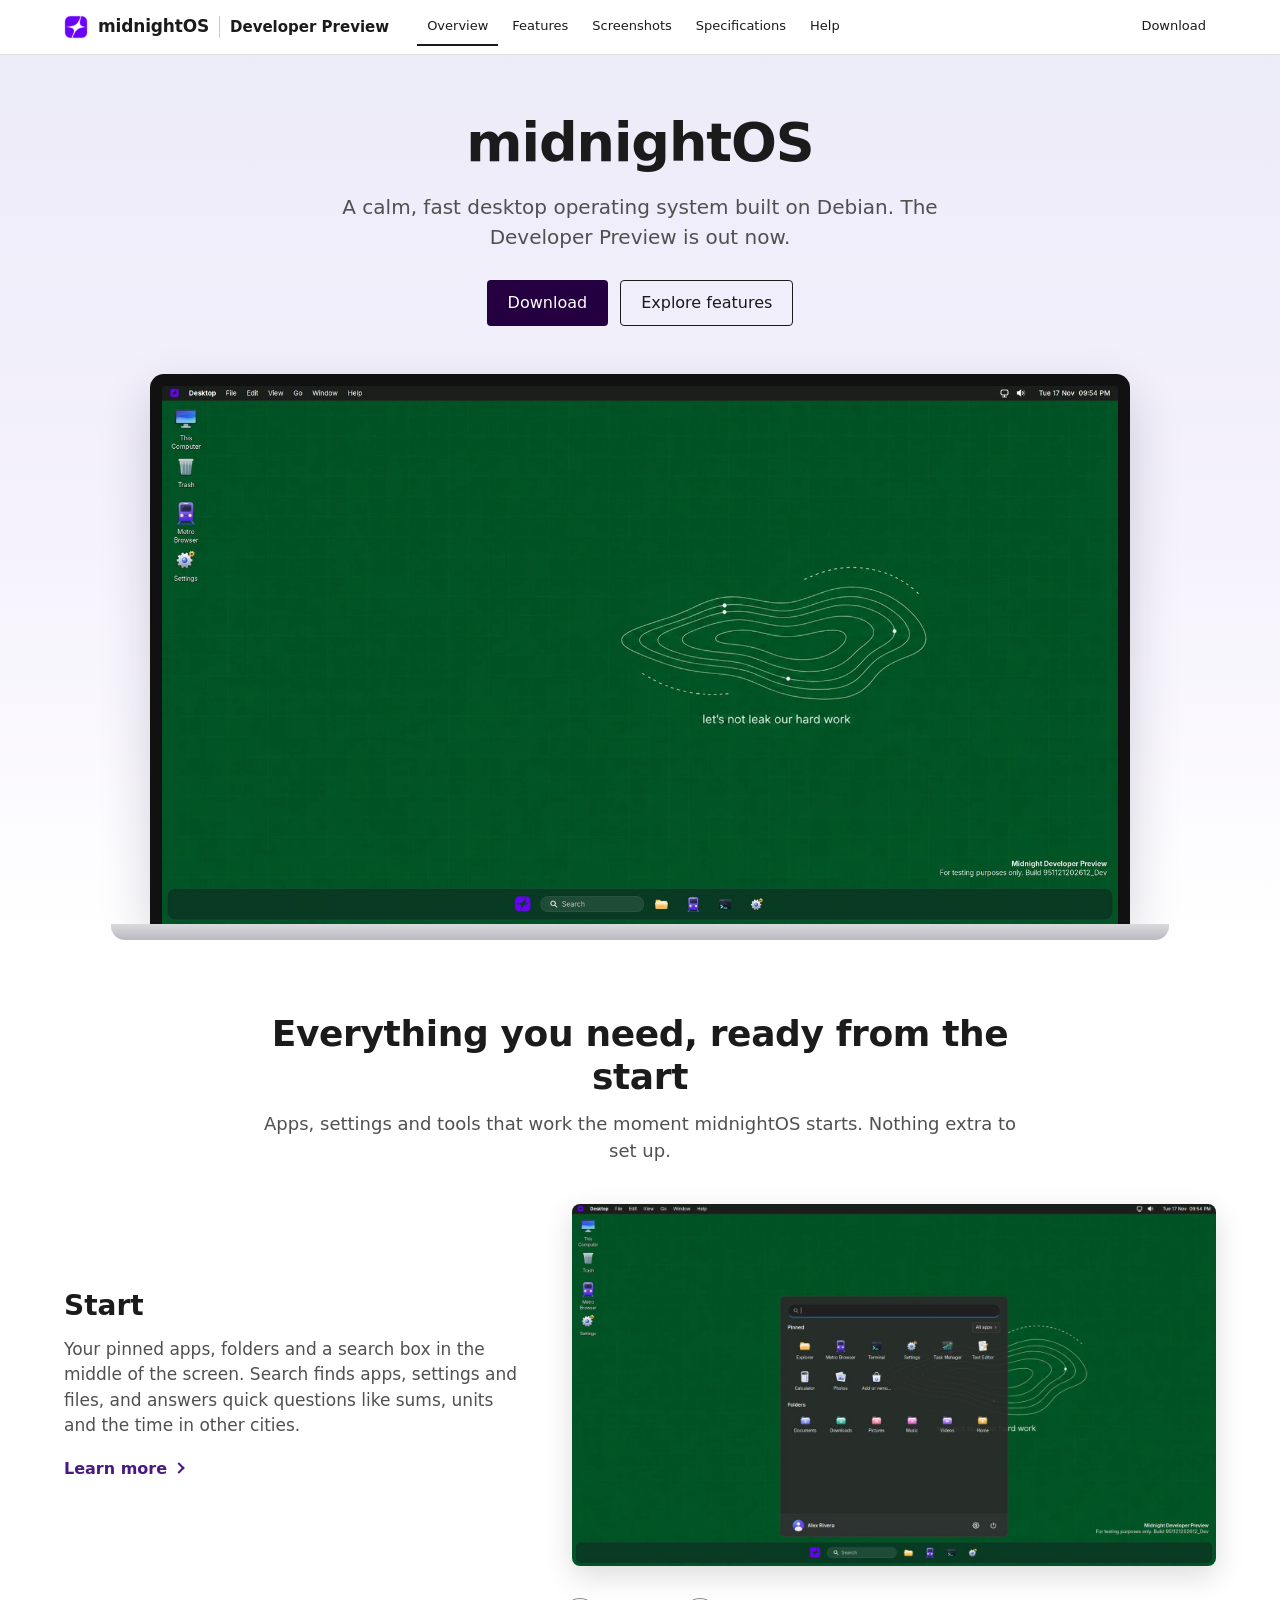
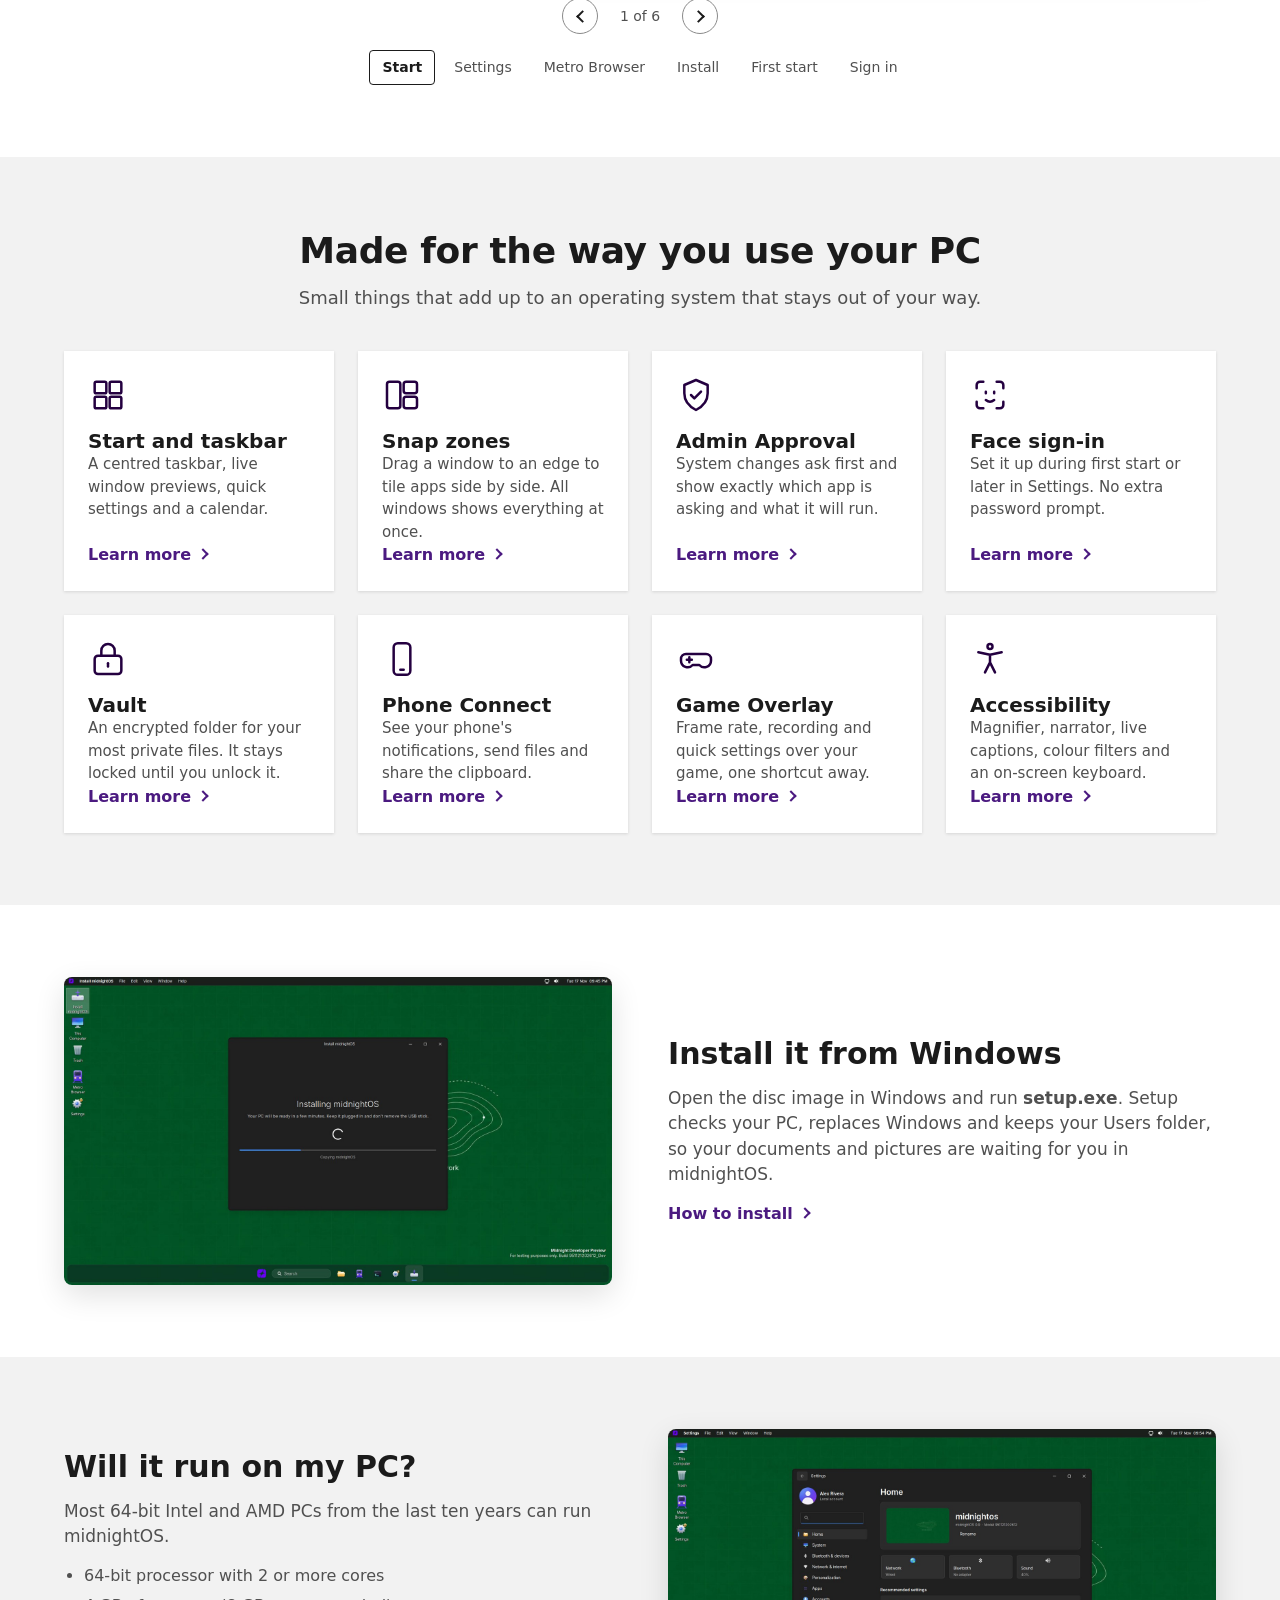
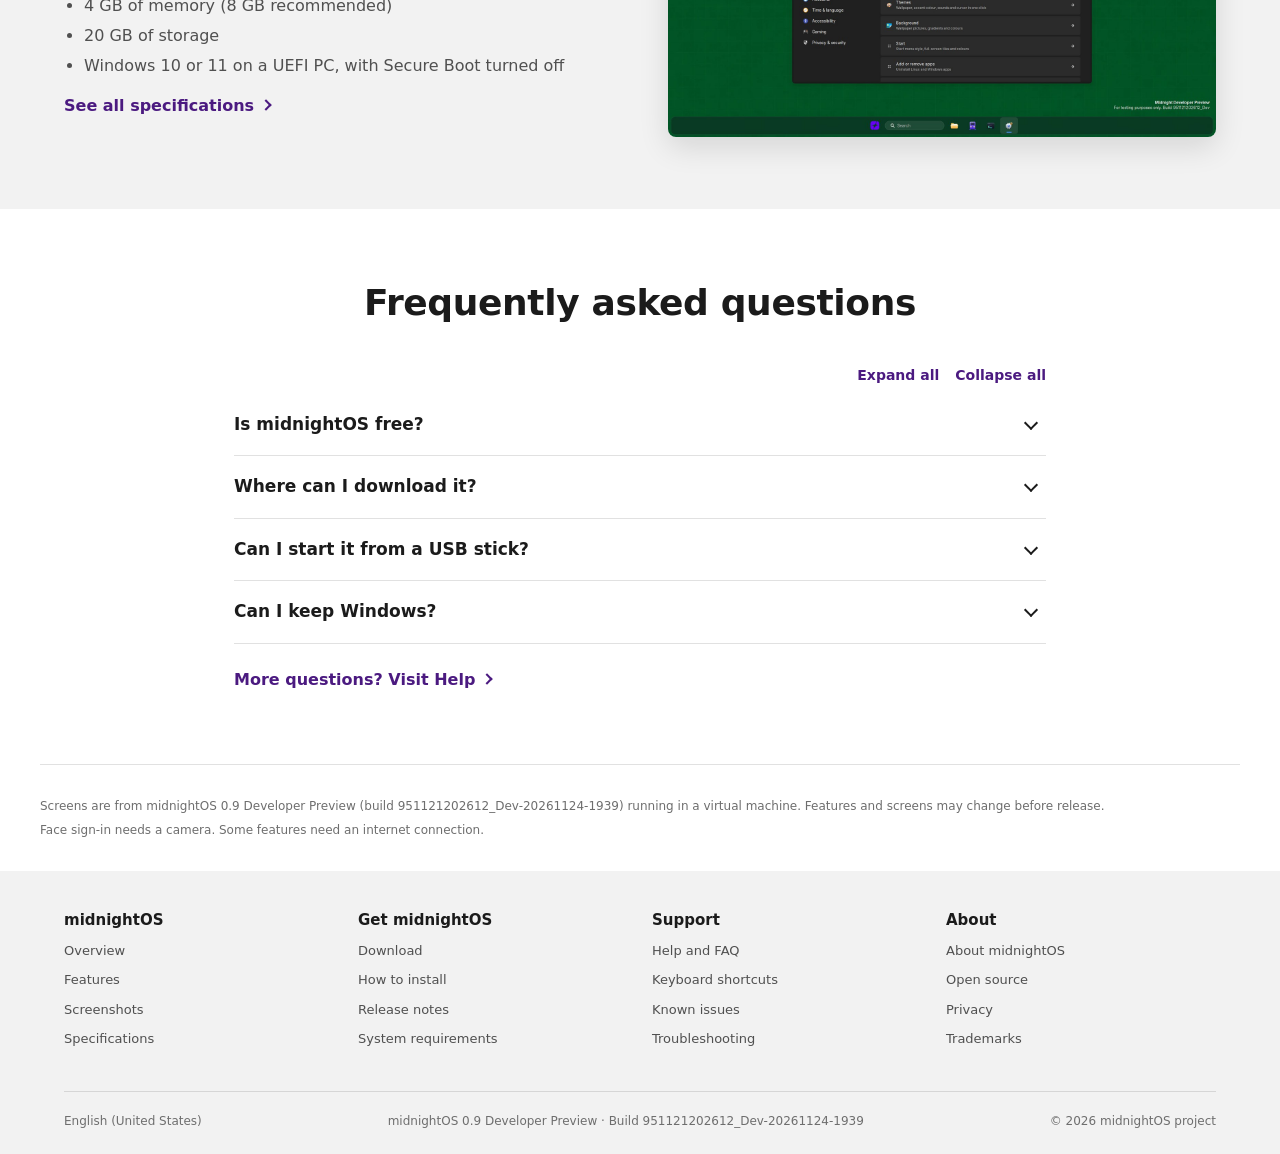
==== commit 0738cedb: "Website: download midnightOS Setup and the ISO in 3 parts - Download page: midnightOS-Setup.exe (dow" ====
--- a/index.html
+++ b/index.html
@@ -28,9 +28,9 @@
 <section class="hero">
   <div class="container">
     <h1>midnightOS</h1>
-    <p class="lead">A calm, fast desktop operating system built on Debian. The Developer Preview is coming soon.</p>
+    <p class="lead">A calm, fast desktop operating system built on Debian. The Developer Preview is out now.</p>
     <div class="btn-row">
-      <a class="btn btn-primary" href="download.html">See download options</a>
+      <a class="btn btn-primary" href="download.html">Download</a>
       <a class="btn btn-outline" href="features.html">Explore features</a>
     </div>
     <div class="device"><div class="screen"><img src="assets/shots/desktop.jpg" alt="The midnightOS desktop with the taskbar at the bottom" width="1600" height="900"></div><div class="base"></div></div>
@@ -54,7 +54,7 @@
         <div class="shot"><img src="assets/shots/metro.jpg" alt="Metro Browser in midnightOS" width="1600" height="900"></div>
       </div>
       <div class="slide showcase" hidden>
-        <div class="panel"><h3>Install midnightOS</h3><p>Start from a USB stick, try everything, then install with a few clicks. Setup shows clear progress and takes about ten minutes.</p><a class="more" href="install.html">Learn more</a></div>
+        <div class="panel"><h3>Install midnightOS</h3><p>Open the disc image in Windows and run setup.exe. Setup checks your PC, replaces Windows and keeps your files, in about 20 minutes.</p><a class="more" href="install.html">Learn more</a></div>
         <div class="shot"><img src="assets/shots/setup.jpg" alt="Install midnightOS in midnightOS" width="1600" height="900"></div>
       </div>
       <div class="slide showcase" hidden>
@@ -92,8 +92,8 @@
     <div class="split">
       <div class="media"><img src="assets/shots/setup.jpg" alt="Install midnightOS copying the system to the disk" width="1600" height="900" loading="lazy"></div>
       <div>
-        <h2>Try it first. Install when you're ready.</h2>
-        <p>midnightOS runs straight from a USB stick, without changing anything on your PC. When you're happy, double-click <b>Install midnightOS</b>, pick a disk and Setup does the rest.</p>
+        <h2>Install it from Windows</h2>
+        <p>Open the disc image in Windows and run <b>setup.exe</b>. Setup checks your PC, replaces Windows and keeps your Users folder, so your documents and pictures are waiting for you in midnightOS.</p>
         <a class="more" href="install.html">How to install</a>
       </div>
     </div>
@@ -111,7 +111,7 @@
           <li>64-bit processor with 2 or more cores</li>
           <li>4 GB of memory (8 GB recommended)</li>
           <li>20 GB of storage</li>
-          <li>UEFI or legacy BIOS, with Secure Boot turned off</li>
+          <li>Windows 10 or 11 on a UEFI PC, with Secure Boot turned off</li>
         </ul>
         <a class="more" href="specs.html">See all specifications</a>
       </div>
@@ -124,15 +124,15 @@
     <div class="section-title"><h2>Frequently asked questions</h2></div>
     <div class="faq-tools"><button data-expand>Expand all</button><button data-collapse>Collapse all</button></div>
     <details><summary>Is midnightOS free?</summary><div><p>Yes. midnightOS is free to download and use, and it's built on free and open-source software.</p></div></details>
-    <details><summary>When can I download it?</summary><div><p>The Developer Preview is coming soon. The <a href="download.html">download page</a> will list it as soon as it's ready.</p></div></details>
-    <details><summary>Can I try it without installing?</summary><div><p>Yes. Starting from the USB stick runs the whole system without touching your disk. Nothing changes until you choose <b>Install midnightOS</b> and confirm.</p></div></details>
-    <details><summary>Can I keep Windows?</summary><div><p>Not in the Developer Preview. Installing uses the whole disk you pick, so use a spare PC or a second disk.</p></div></details>
+    <details><summary>Where can I download it?</summary><div><p>The Developer Preview is on the <a href="download.html">download page</a>.</p></div></details>
+    <details><summary>Can I start it from a USB stick?</summary><div><p>Yes. Write the disc image to a USB stick (midnightOS Setup for Windows can do that for you), start your PC from it and select <b>Install midnightOS</b> on the desktop. If Windows is on the PC you can keep it and pick midnightOS or Windows each time your PC starts, sharing the space with a slider, or erase the whole disk. With BitLocker on, turn it off in Windows first if you want to keep Windows.</p></div></details>
+    <details><summary>Can I keep Windows?</summary><div><p>No. Setup replaces Windows. Your C:\Users folder is kept and shows up in midnightOS as <b>Windows files</b>. Use a spare PC for the Developer Preview.</p></div></details>
     <p style="margin-top:24px"><a class="more" href="help.html">More questions? Visit Help</a></p>
   </div>
 </section>
 
 <div class="container footnotes">
-  <p>Screens are from midnightOS 0.9 Developer Preview (build 951121202612_Dev-20261117-2141) running in a virtual machine. Features and screens may change before release.</p>
+  <p>Screens are from midnightOS 0.9 Developer Preview (build 951121202612_Dev-20261124-1939) running in a virtual machine. Features and screens may change before release.</p>
   <p>Face sign-in needs a camera. Some features need an internet connection.</p>
 </div>
 </main>
@@ -154,7 +154,7 @@
     </div>
     <div class="foot-bottom">
       <span>English (United States)</span>
-      <span>midnightOS 0.9 Developer Preview · Build 951121202612_Dev-20261117-2141</span>
+      <span>midnightOS 0.9 Developer Preview · Build 951121202612_Dev-20261124-1939</span>
       <span>© 2026 midnightOS project</span>
     </div>
   </div>
--- a/assets/style.css
+++ b/assets/style.css
@@ -6,9 +6,9 @@
   --line: #e1e1e1;
   --grey: #f2f2f2;
   --grey-2: #f7f7f7;
-  --accent: #5b0fd6;
-  --accent-hover: #4a0bb0;
-  --link: #5b0fd6;
+  --accent: #240040;        /* midnight purple, midnightOS' colour */
+  --accent-hover: #3a0e62;
+  --link: #4b1a80;
   --max: 1200px;
 }
 
@@ -237,3 +237,5 @@
   .spec tbody th { width: 38%; }
   .spec th, .spec td { padding-right: 10px; font-size: 14px; }
 }
+code { font-family: Consolas, "Cascadia Mono", monospace; font-size: 13px; background: var(--grey); padding: 4px 8px; border-radius: 3px; display: inline-block; margin-top: 8px; word-break: break-all; }
+.dl-row .meta { word-break: break-all; }
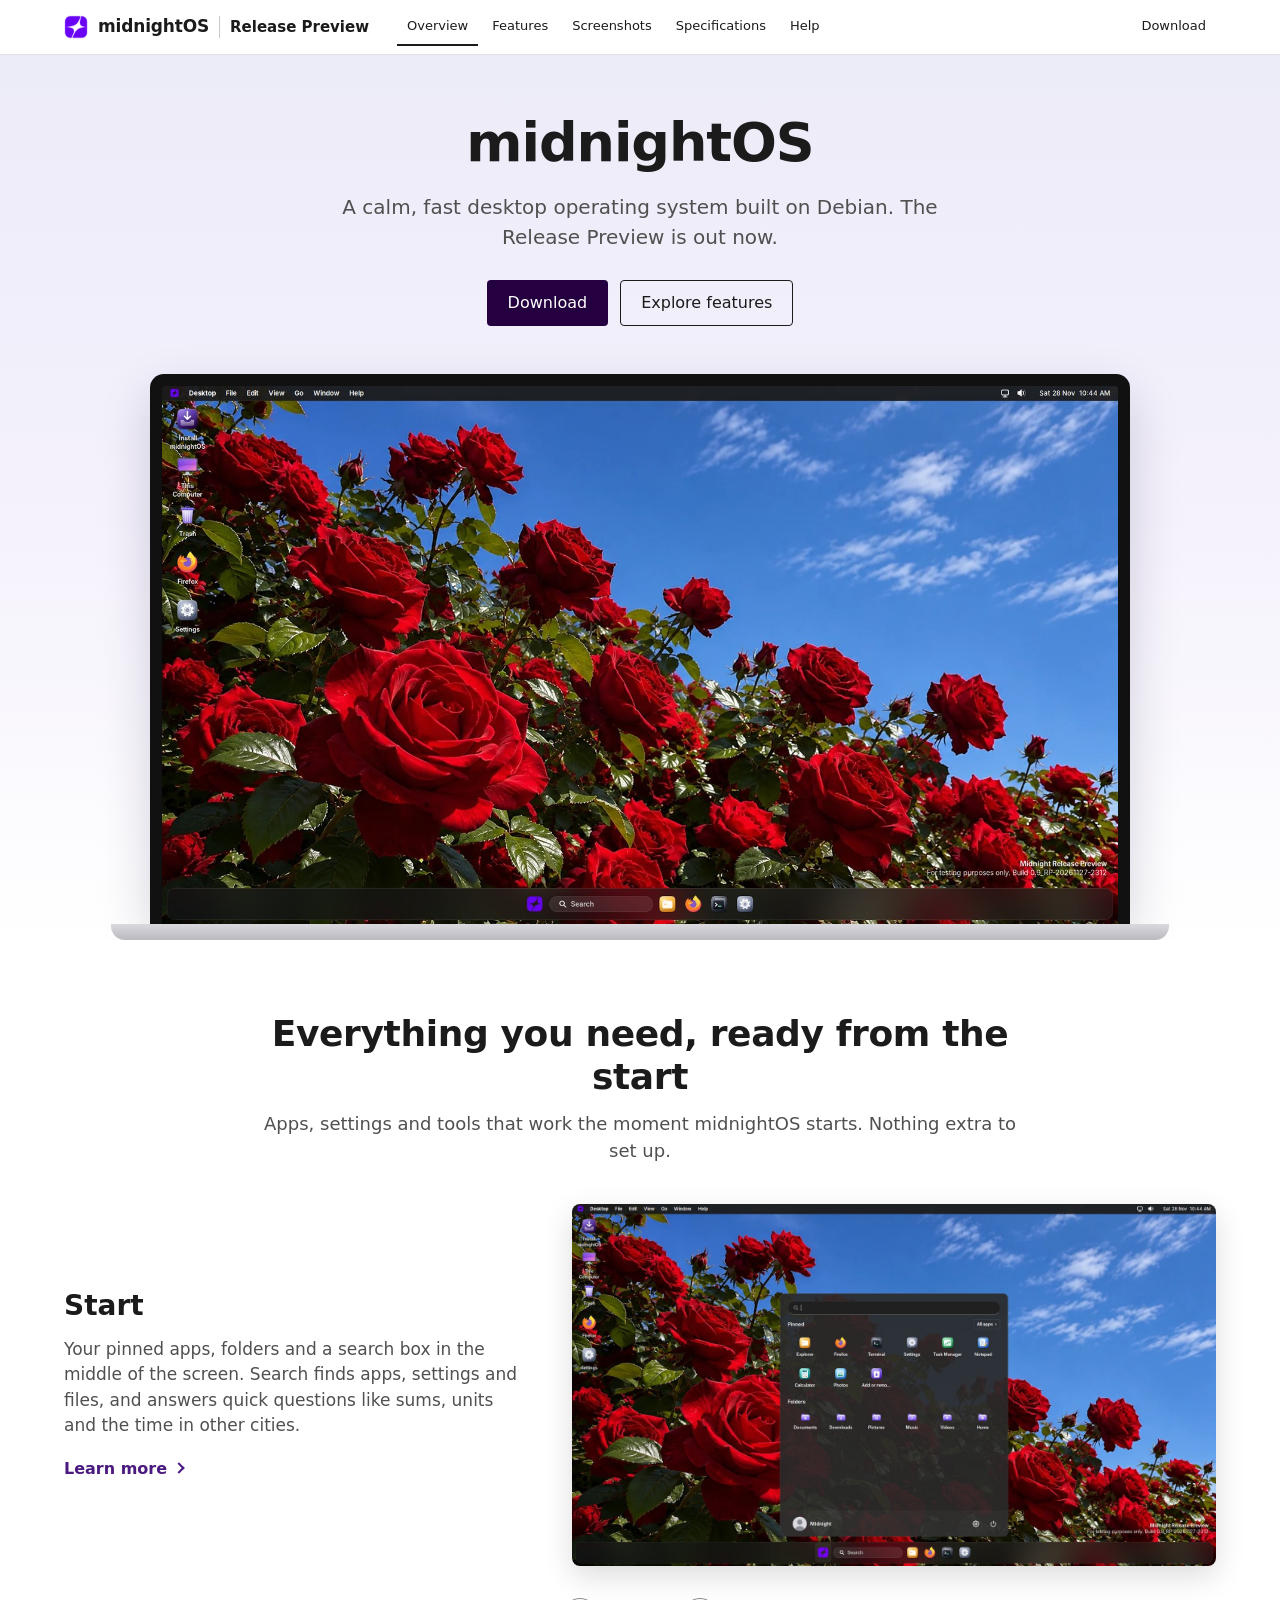
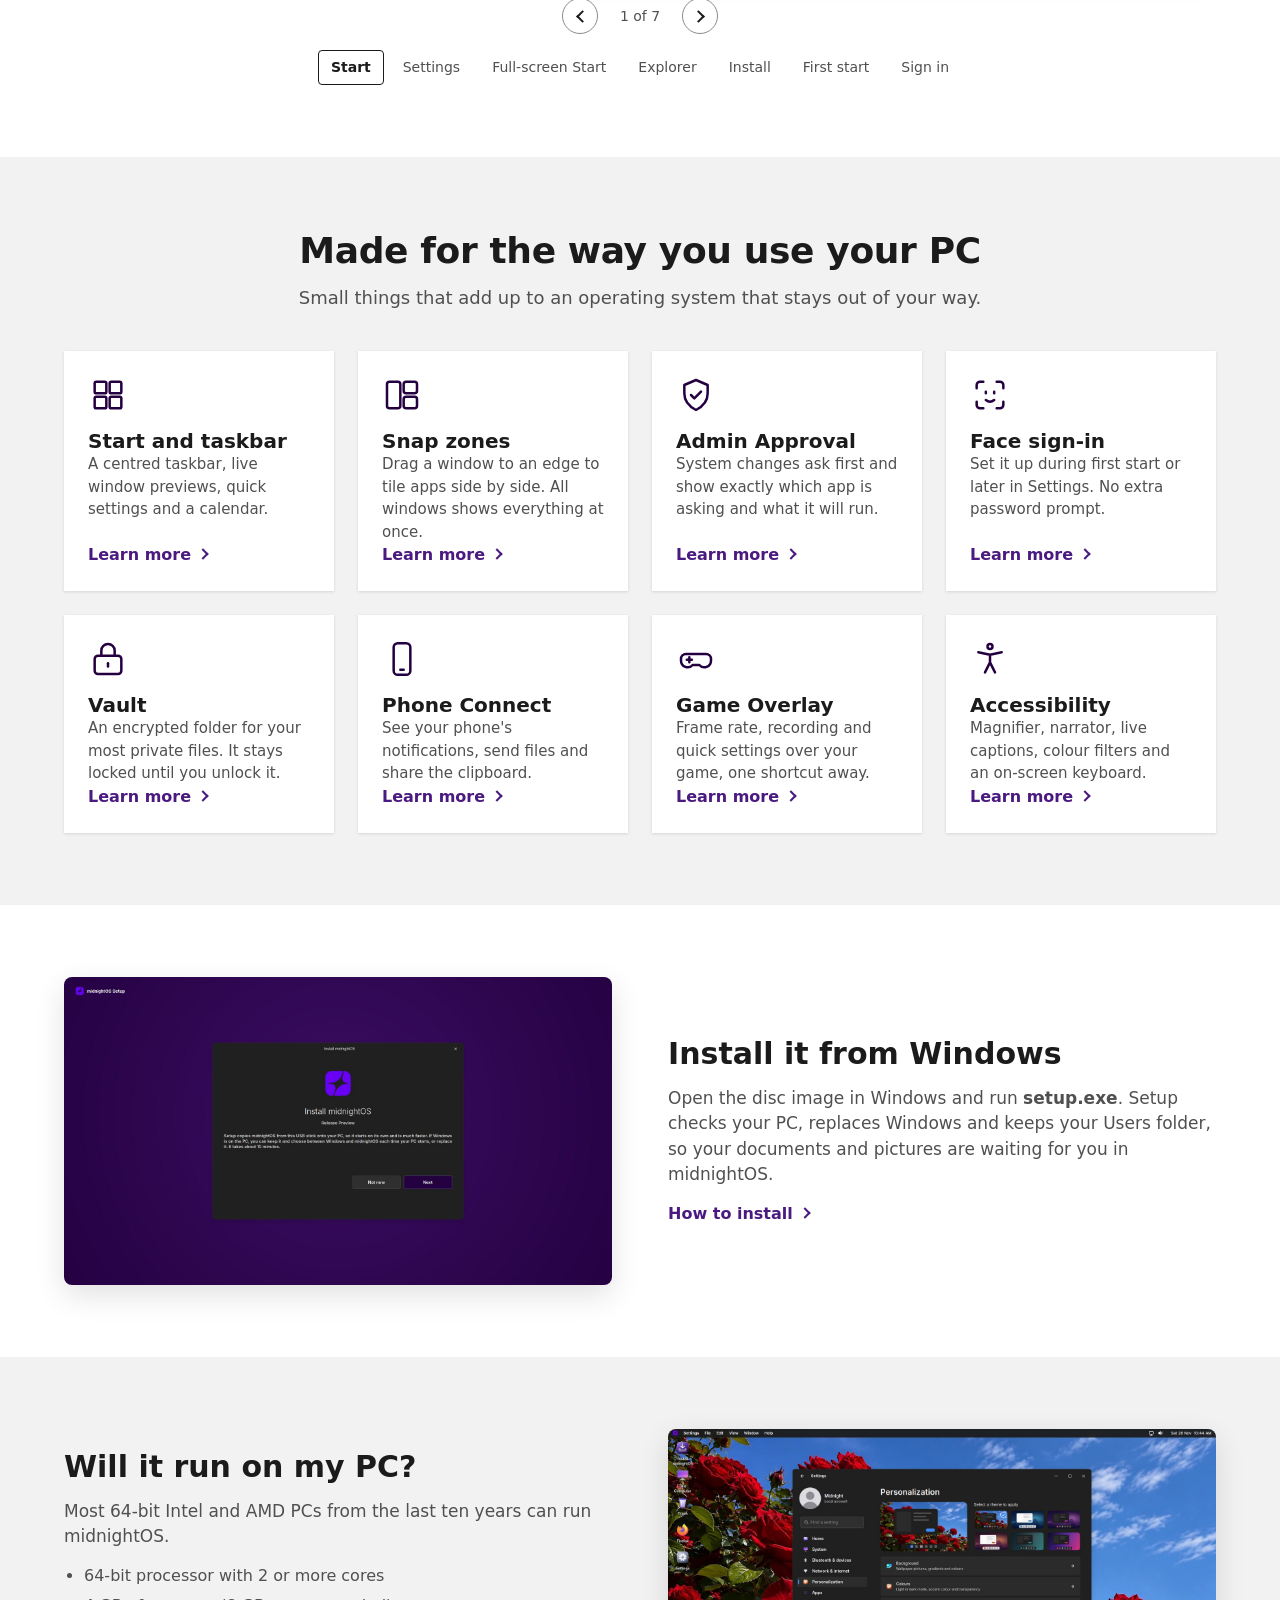
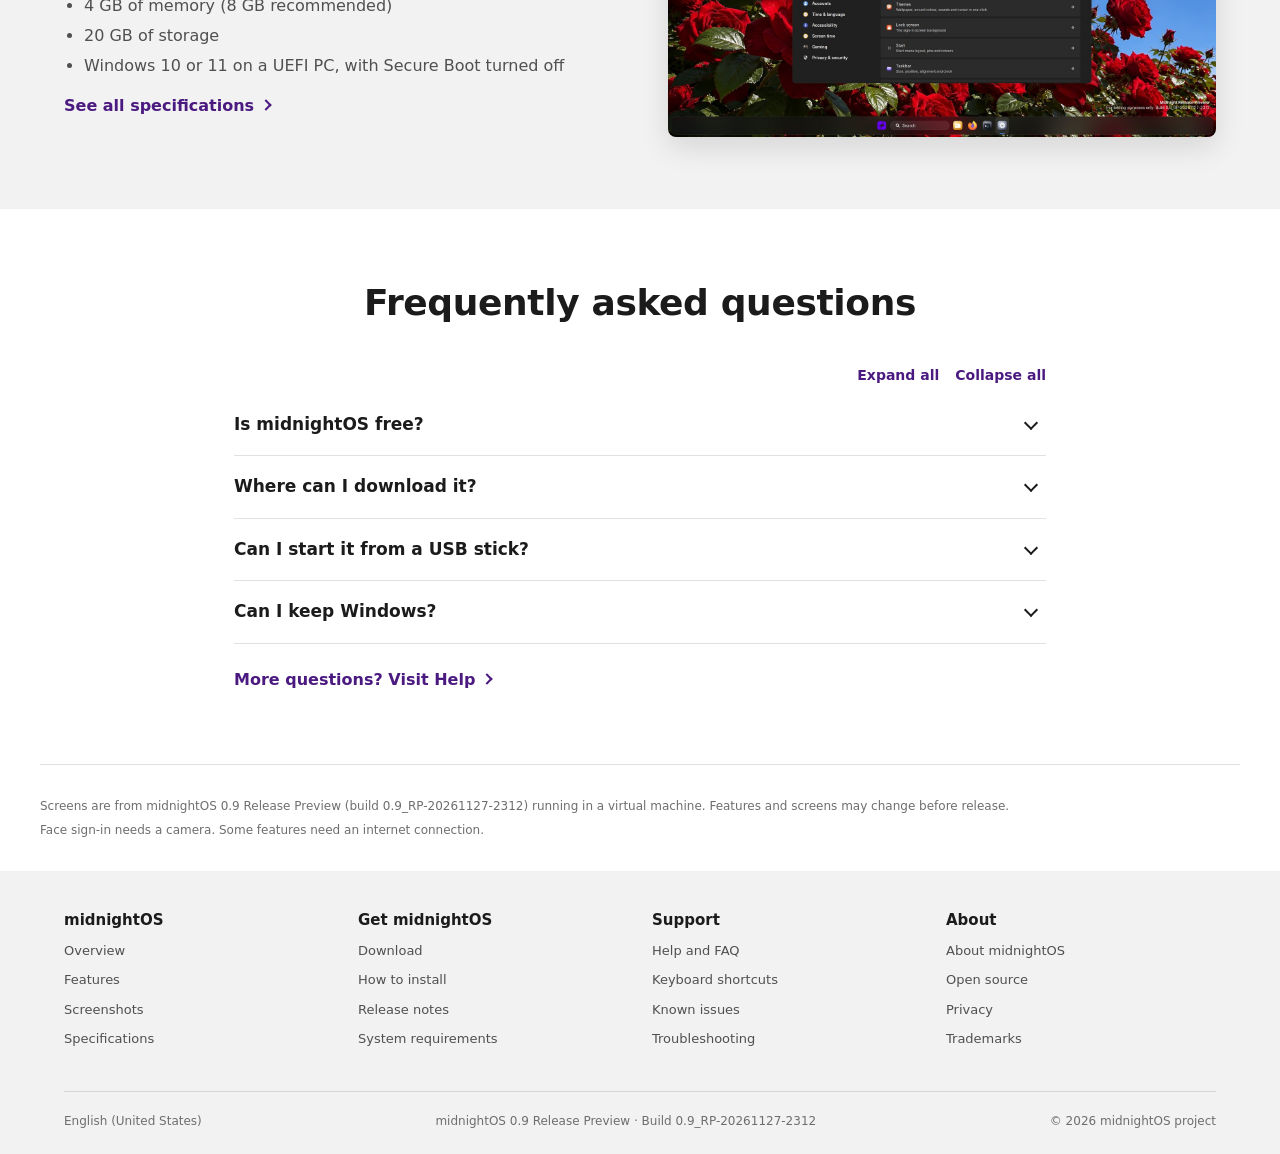
==== commit 87ef697f: "Upgrade" ====
--- a/index.html
+++ b/index.html
@@ -12,7 +12,7 @@
 <a class="skip" href="#main">Skip to main content</a>
 <header class="site-header">
   <div class="container">
-    <a class="brand" href="index.html"><img src="assets/logo-64.png" alt=""><b>midnightOS</b><i class="sep"></i><span>Developer Preview</span></a>
+    <a class="brand" href="index.html"><img src="assets/logo-64.png" alt=""><b>midnightOS</b><i class="sep"></i><span>Release Preview</span></a>
     <button class="nav-toggle" aria-label="Menu" aria-expanded="false"><svg viewBox="0 0 24 24" fill="none" stroke="currentColor" stroke-width="2"><path d="M4 7h16M4 12h16M4 17h16"/></svg></button>
     <nav class="site-nav" aria-label="midnightOS">
       <a href="index.html" aria-current="page">Overview</a>
@@ -28,7 +28,7 @@
 <section class="hero">
   <div class="container">
     <h1>midnightOS</h1>
-    <p class="lead">A calm, fast desktop operating system built on Debian. The Developer Preview is out now.</p>
+    <p class="lead">A calm, fast desktop operating system built on Debian. The Release Preview is out now.</p>
     <div class="btn-row">
       <a class="btn btn-primary" href="download.html">Download</a>
       <a class="btn btn-outline" href="features.html">Explore features</a>
@@ -50,11 +50,15 @@
         <div class="shot"><img src="assets/shots/settings.jpg" alt="Settings in midnightOS" width="1600" height="900"></div>
       </div>
       <div class="slide showcase" hidden>
-        <div class="panel"><h3>Metro Browser</h3><p>A fast web browser with a bold tile design, its own icons and colours, private tabs and a short welcome on first run.</p><a class="more" href="features.html#apps">Learn more</a></div>
-        <div class="shot"><img src="assets/shots/metro.jpg" alt="Metro Browser in midnightOS" width="1600" height="900"></div>
+        <div class="panel"><h3>Full-screen Start</h3><p>Live tiles over a background drawn in your Start colour. Turn on tablet mode and it becomes your home screen.</p><a class="more" href="features.html#desktop">Learn more</a></div>
+        <div class="shot"><img src="assets/shots/fullstart.jpg" alt="Full-screen Start in midnightOS" width="1600" height="900"></div>
       </div>
       <div class="slide showcase" hidden>
-        <div class="panel"><h3>Install midnightOS</h3><p>Open the disc image in Windows and run setup.exe. Setup checks your PC, replaces Windows and keeps your files, in about 20 minutes.</p><a class="more" href="install.html">Learn more</a></div>
+        <div class="panel"><h3>Explorer</h3><p>Your files and folders with the new icon set, thumbnails, archives and ISO mounting.</p><a class="more" href="features.html#apps">Learn more</a></div>
+        <div class="shot"><img src="assets/shots/explorer.jpg" alt="Explorer in midnightOS" width="1600" height="900"></div>
+      </div>
+      <div class="slide showcase" hidden>
+        <div class="panel"><h3>Install midnightOS</h3><p>Start from a USB stick and install next to Windows, or open the disc image in Windows and run setup.exe to replace it and keep your files.</p><a class="more" href="install.html">Learn more</a></div>
         <div class="shot"><img src="assets/shots/setup.jpg" alt="Install midnightOS in midnightOS" width="1600" height="900"></div>
       </div>
       <div class="slide showcase" hidden>
@@ -65,8 +69,8 @@
         <div class="panel"><h3>Sign in</h3><p>Sign in with a PIN, or just look at the screen when face sign-in is set up. Your face data stays on your PC.</p><a class="more" href="features.html#security">Learn more</a></div>
         <div class="shot"><img src="assets/shots/lock.jpg" alt="Sign in in midnightOS" width="1600" height="900"></div>
       </div>
-    <div class="showcase-controls"><button class="arrow prev" aria-label="Previous"></button><span class="count">1 of 6</span><button class="arrow next" aria-label="Next"></button></div>
-    <div class="showcase-tabs" role="tablist"><button role="tab">Start</button><button role="tab">Settings</button><button role="tab">Metro Browser</button><button role="tab">Install</button><button role="tab">First start</button><button role="tab">Sign in</button></div>
+    <div class="showcase-controls"><button class="arrow prev" aria-label="Previous"></button><span class="count">1 of 7</span><button class="arrow next" aria-label="Next"></button></div>
+    <div class="showcase-tabs" role="tablist"><button role="tab">Start</button><button role="tab">Settings</button><button role="tab">Full-screen Start</button><button role="tab">Explorer</button><button role="tab">Install</button><button role="tab">First start</button><button role="tab">Sign in</button></div>
   </div>
 </section>
 
@@ -124,15 +128,15 @@
     <div class="section-title"><h2>Frequently asked questions</h2></div>
     <div class="faq-tools"><button data-expand>Expand all</button><button data-collapse>Collapse all</button></div>
     <details><summary>Is midnightOS free?</summary><div><p>Yes. midnightOS is free to download and use, and it's built on free and open-source software.</p></div></details>
-    <details><summary>Where can I download it?</summary><div><p>The Developer Preview is on the <a href="download.html">download page</a>.</p></div></details>
+    <details><summary>Where can I download it?</summary><div><p>The Release Preview is on the <a href="download.html">download page</a>.</p></div></details>
     <details><summary>Can I start it from a USB stick?</summary><div><p>Yes. Write the disc image to a USB stick (midnightOS Setup for Windows can do that for you), start your PC from it and select <b>Install midnightOS</b> on the desktop. If Windows is on the PC you can keep it and pick midnightOS or Windows each time your PC starts, sharing the space with a slider, or erase the whole disk. With BitLocker on, turn it off in Windows first if you want to keep Windows.</p></div></details>
-    <details><summary>Can I keep Windows?</summary><div><p>No. Setup replaces Windows. Your C:\Users folder is kept and shows up in midnightOS as <b>Windows files</b>. Use a spare PC for the Developer Preview.</p></div></details>
+    <details><summary>Can I keep Windows?</summary><div><p>Yes, if you install from a USB stick: choose to keep Windows and pick midnightOS or Windows each time your PC starts. setup.exe, run from inside Windows, replaces Windows instead and keeps your C:\Users folder as <b>Windows files</b>.</p></div></details>
     <p style="margin-top:24px"><a class="more" href="help.html">More questions? Visit Help</a></p>
   </div>
 </section>
 
 <div class="container footnotes">
-  <p>Screens are from midnightOS 0.9 Developer Preview (build 951121202612_Dev-20261124-1939) running in a virtual machine. Features and screens may change before release.</p>
+  <p>Screens are from midnightOS 0.9 Release Preview (build 0.9_RP-20261127-2312) running in a virtual machine. Features and screens may change before release.</p>
   <p>Face sign-in needs a camera. Some features need an internet connection.</p>
 </div>
 </main>
@@ -154,7 +158,7 @@
     </div>
     <div class="foot-bottom">
       <span>English (United States)</span>
-      <span>midnightOS 0.9 Developer Preview · Build 951121202612_Dev-20261124-1939</span>
+      <span>midnightOS 0.9 Release Preview · Build 0.9_RP-20261127-2312</span>
       <span>© 2026 midnightOS project</span>
     </div>
   </div>
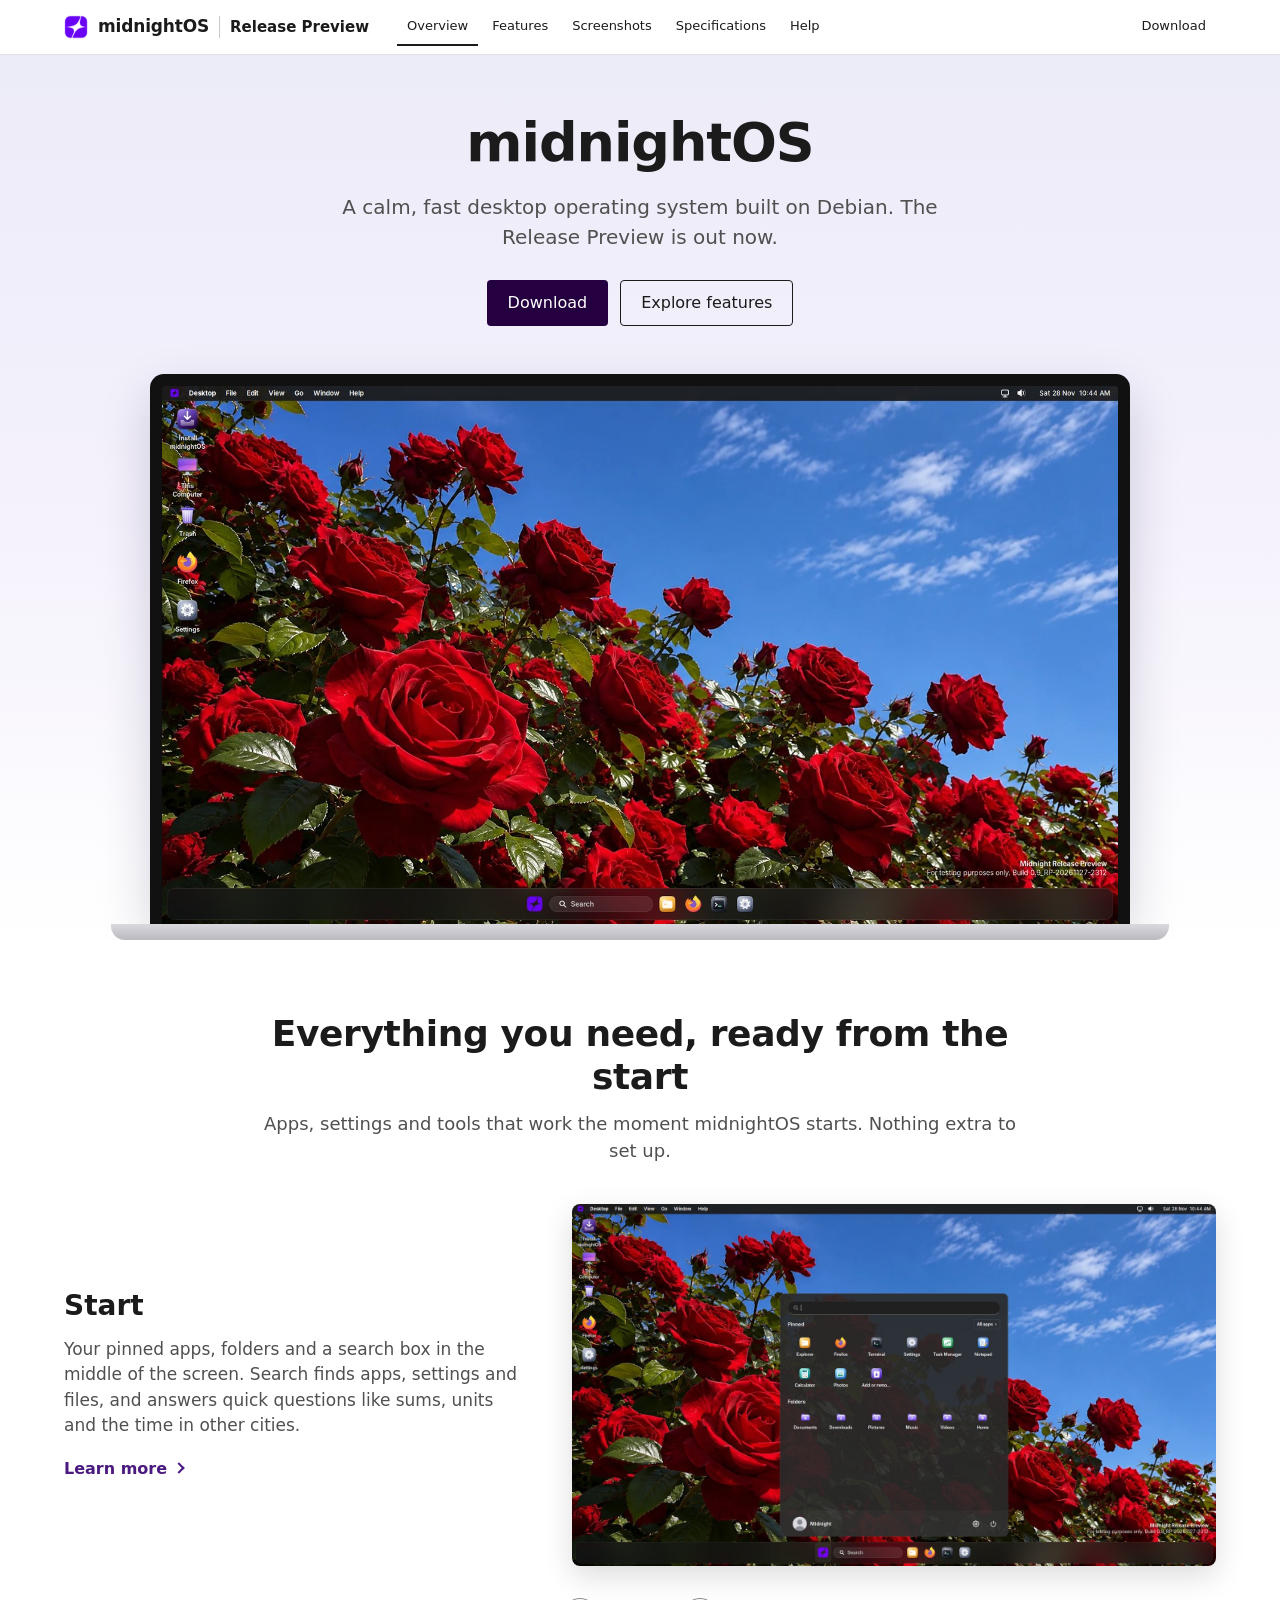
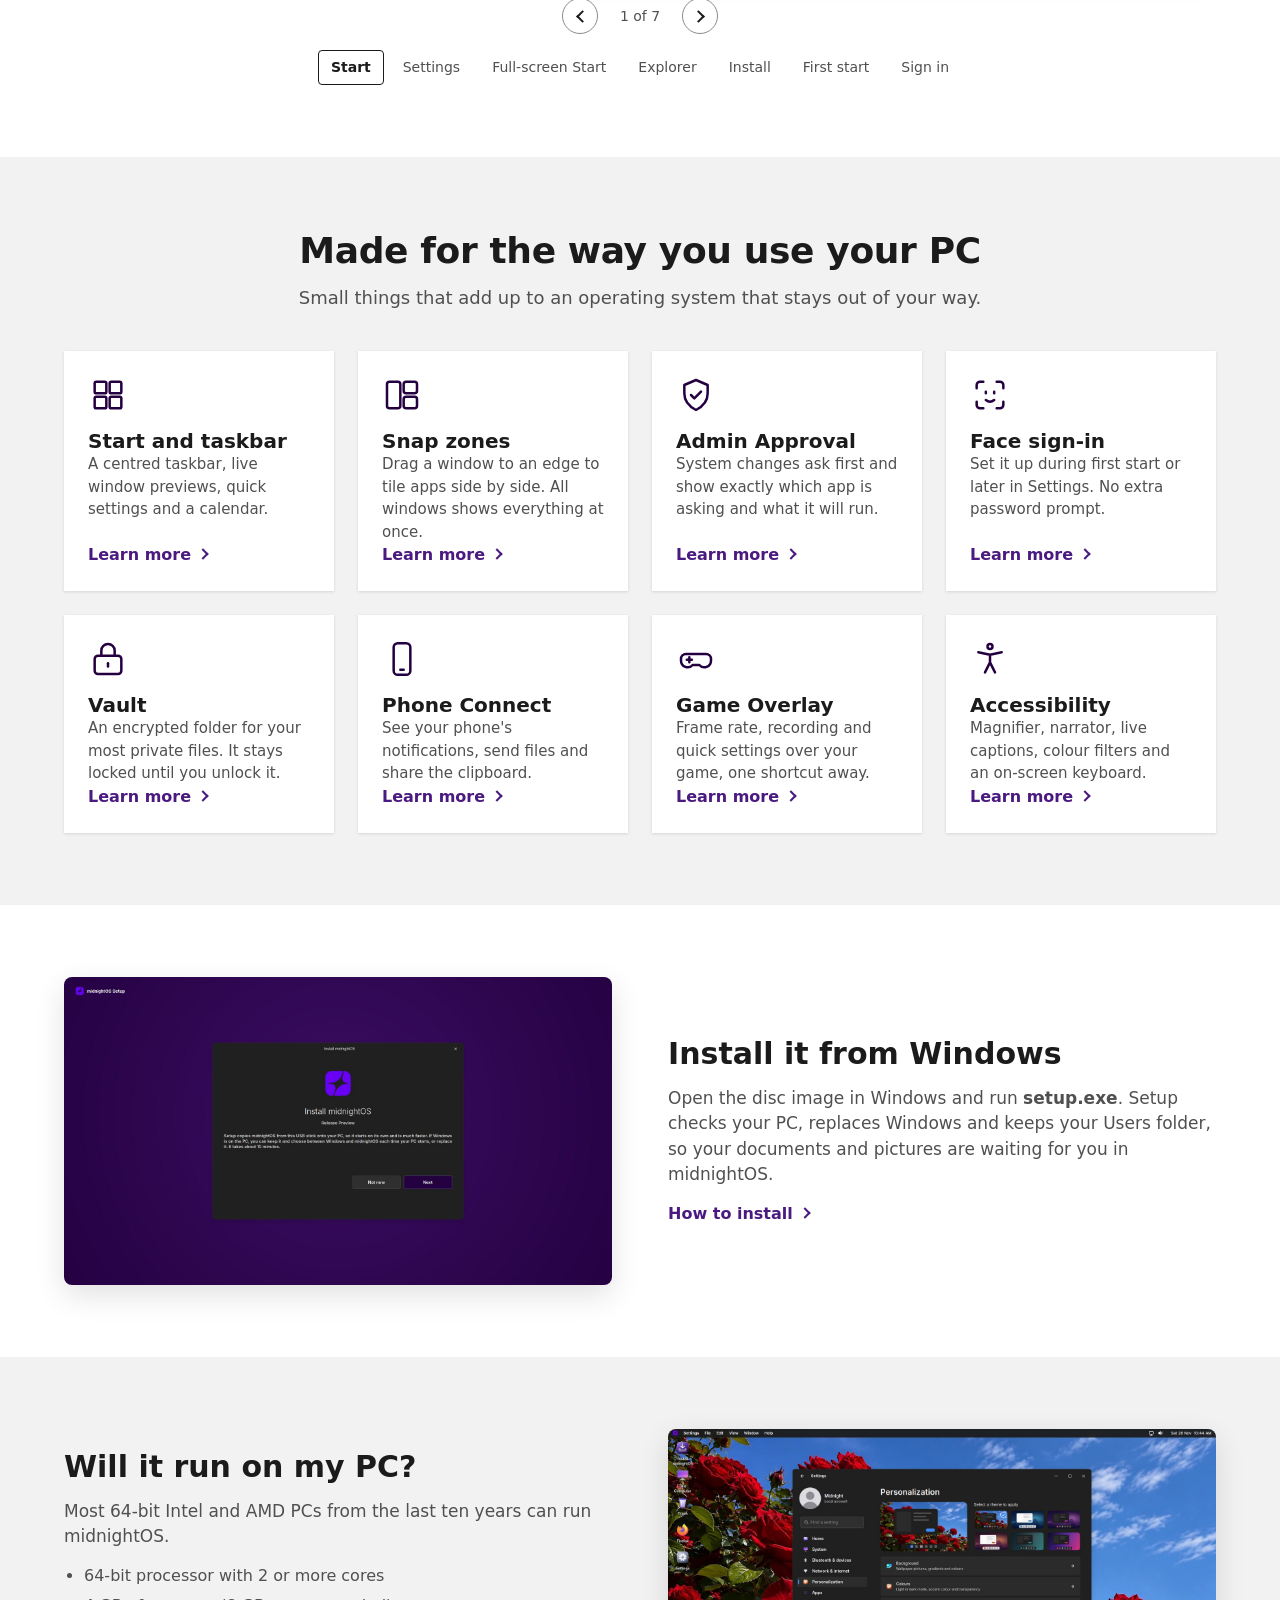
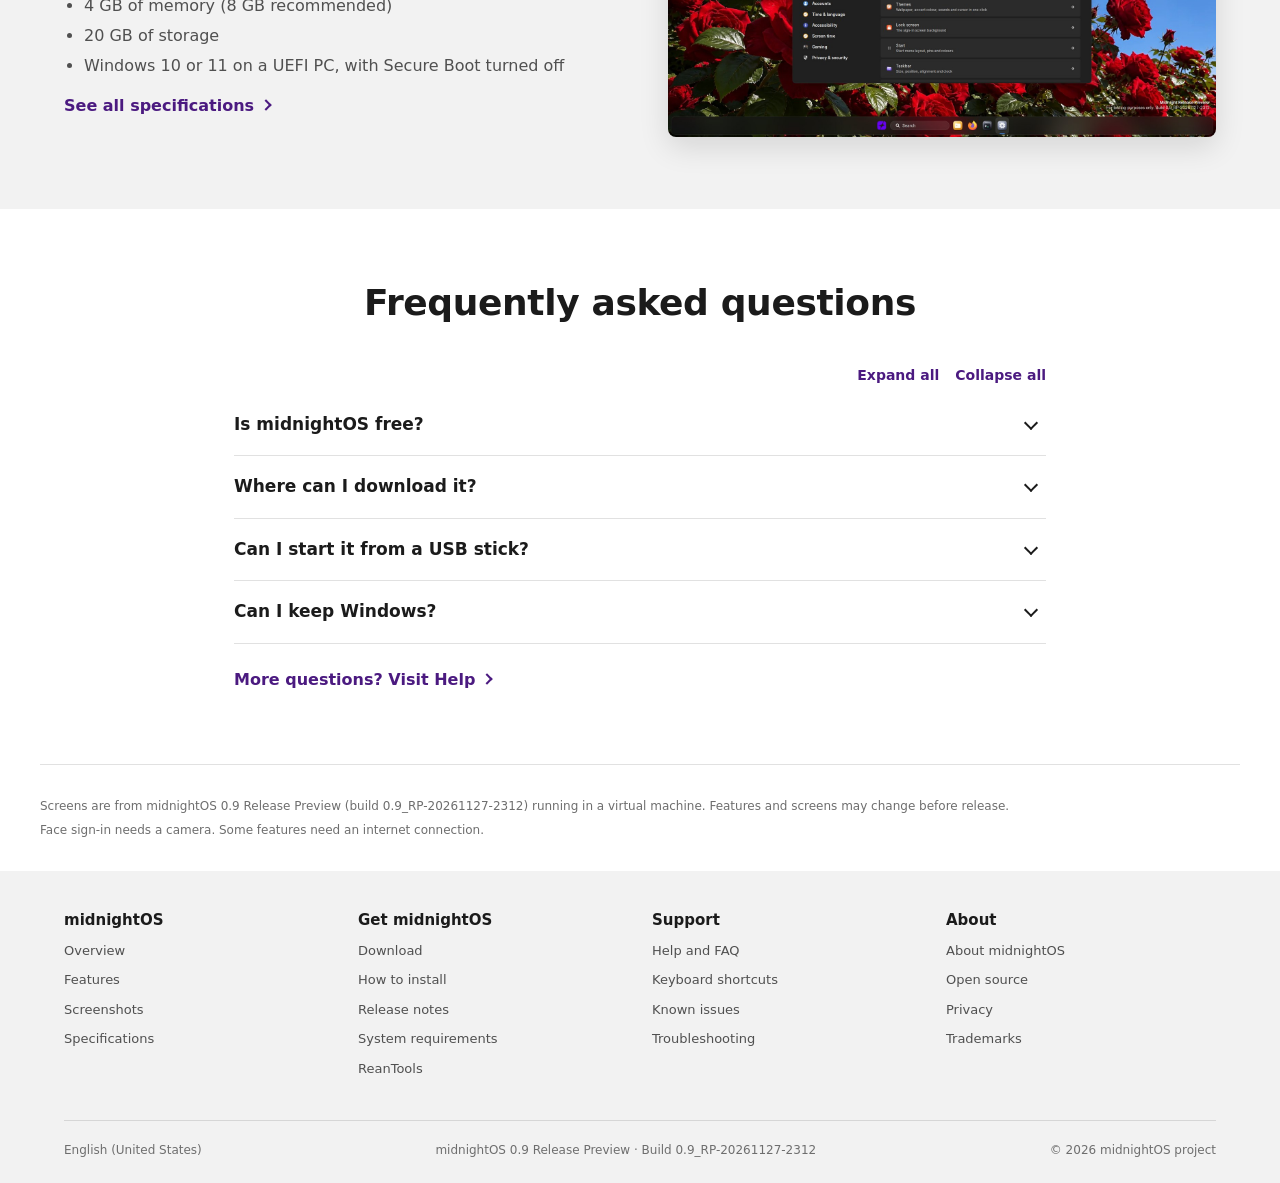
==== commit 11651d11: "Rean" ====
--- a/index.html
+++ b/index.html
@@ -148,7 +148,8 @@
         <li><a href="screenshots.html">Screenshots</a></li><li><a href="specs.html">Specifications</a></li></ul></div>
       <div><h4>Get midnightOS</h4><ul>
         <li><a href="download.html">Download</a></li><li><a href="install.html">How to install</a></li>
-        <li><a href="release-notes.html">Release notes</a></li><li><a href="specs.html#requirements">System requirements</a></li></ul></div>
+        <li><a href="release-notes.html">Release notes</a></li><li><a href="specs.html#requirements">System requirements</a></li>
+        <li><a href="reantools.html">ReanTools</a></li></ul></div>
       <div><h4>Support</h4><ul>
         <li><a href="help.html">Help and FAQ</a></li><li><a href="help.html#shortcuts">Keyboard shortcuts</a></li>
         <li><a href="release-notes.html#known-issues">Known issues</a></li><li><a href="install.html#trouble">Troubleshooting</a></li></ul></div>
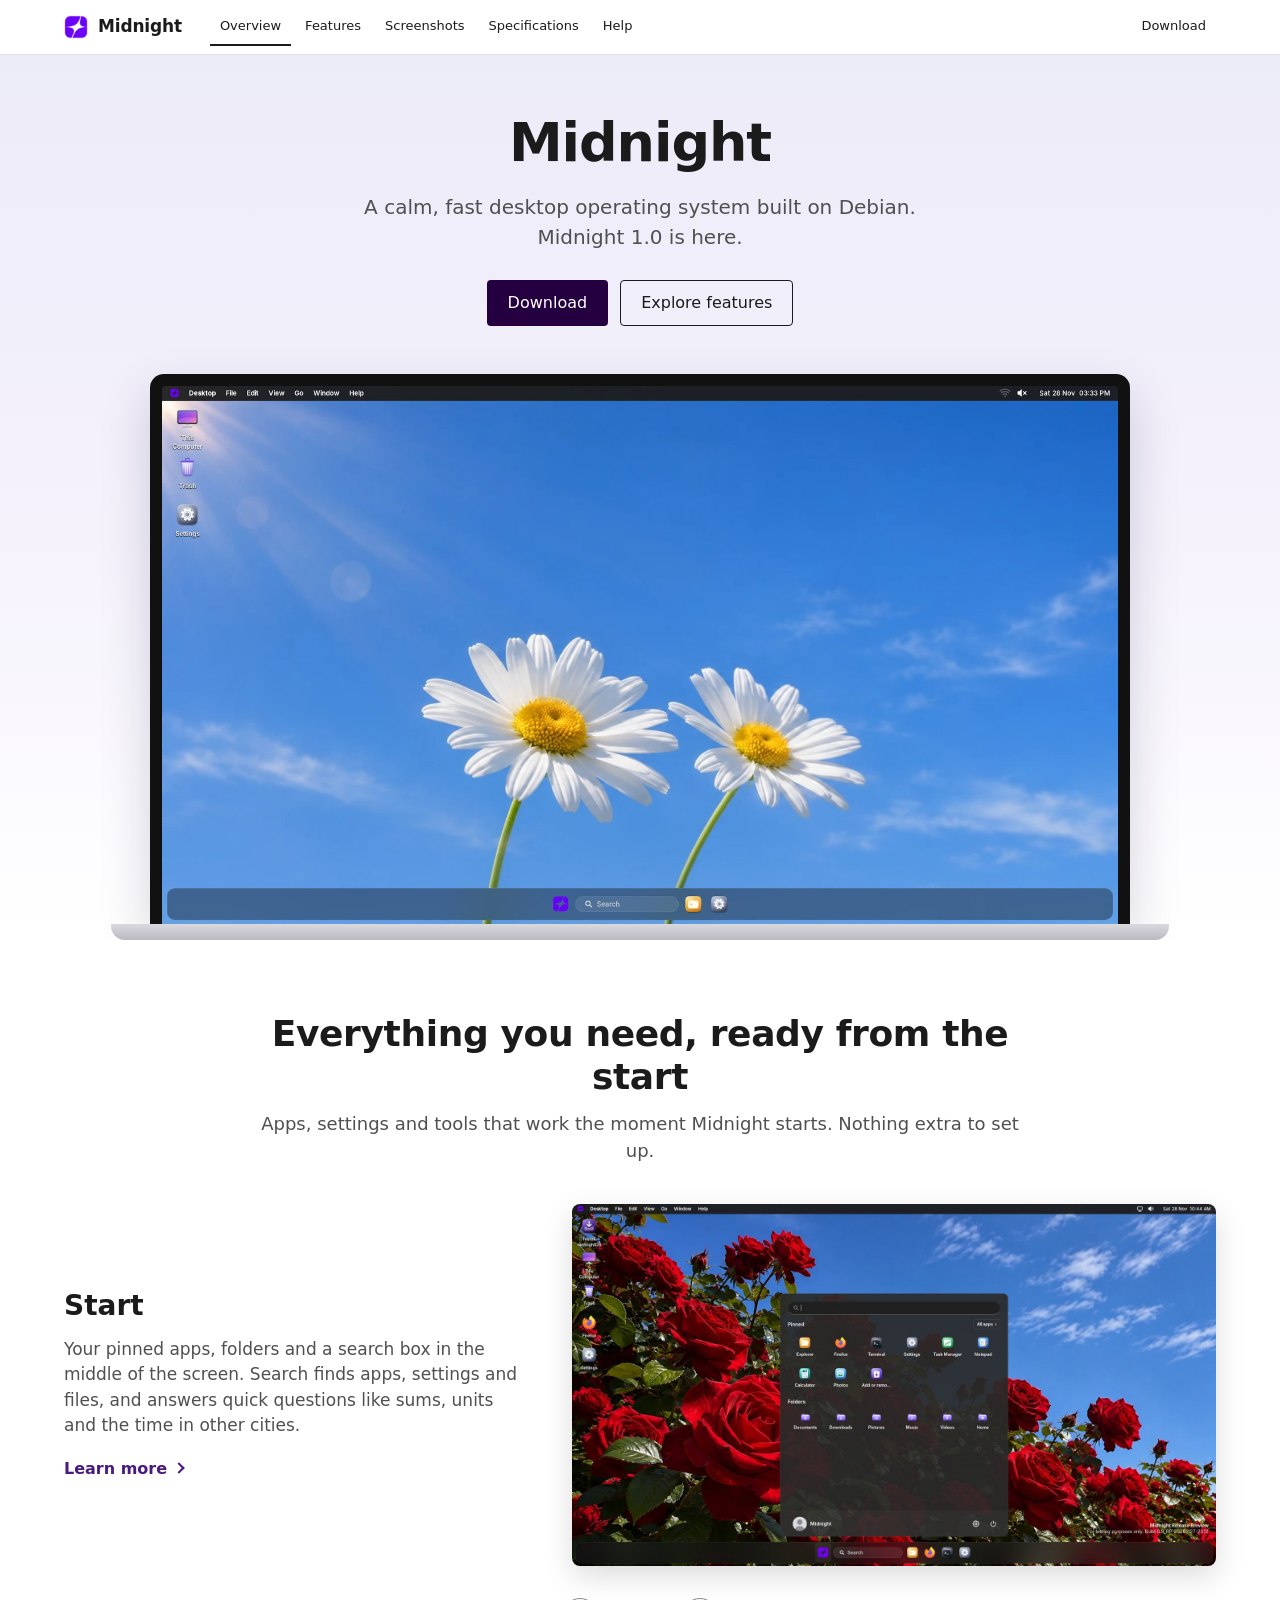
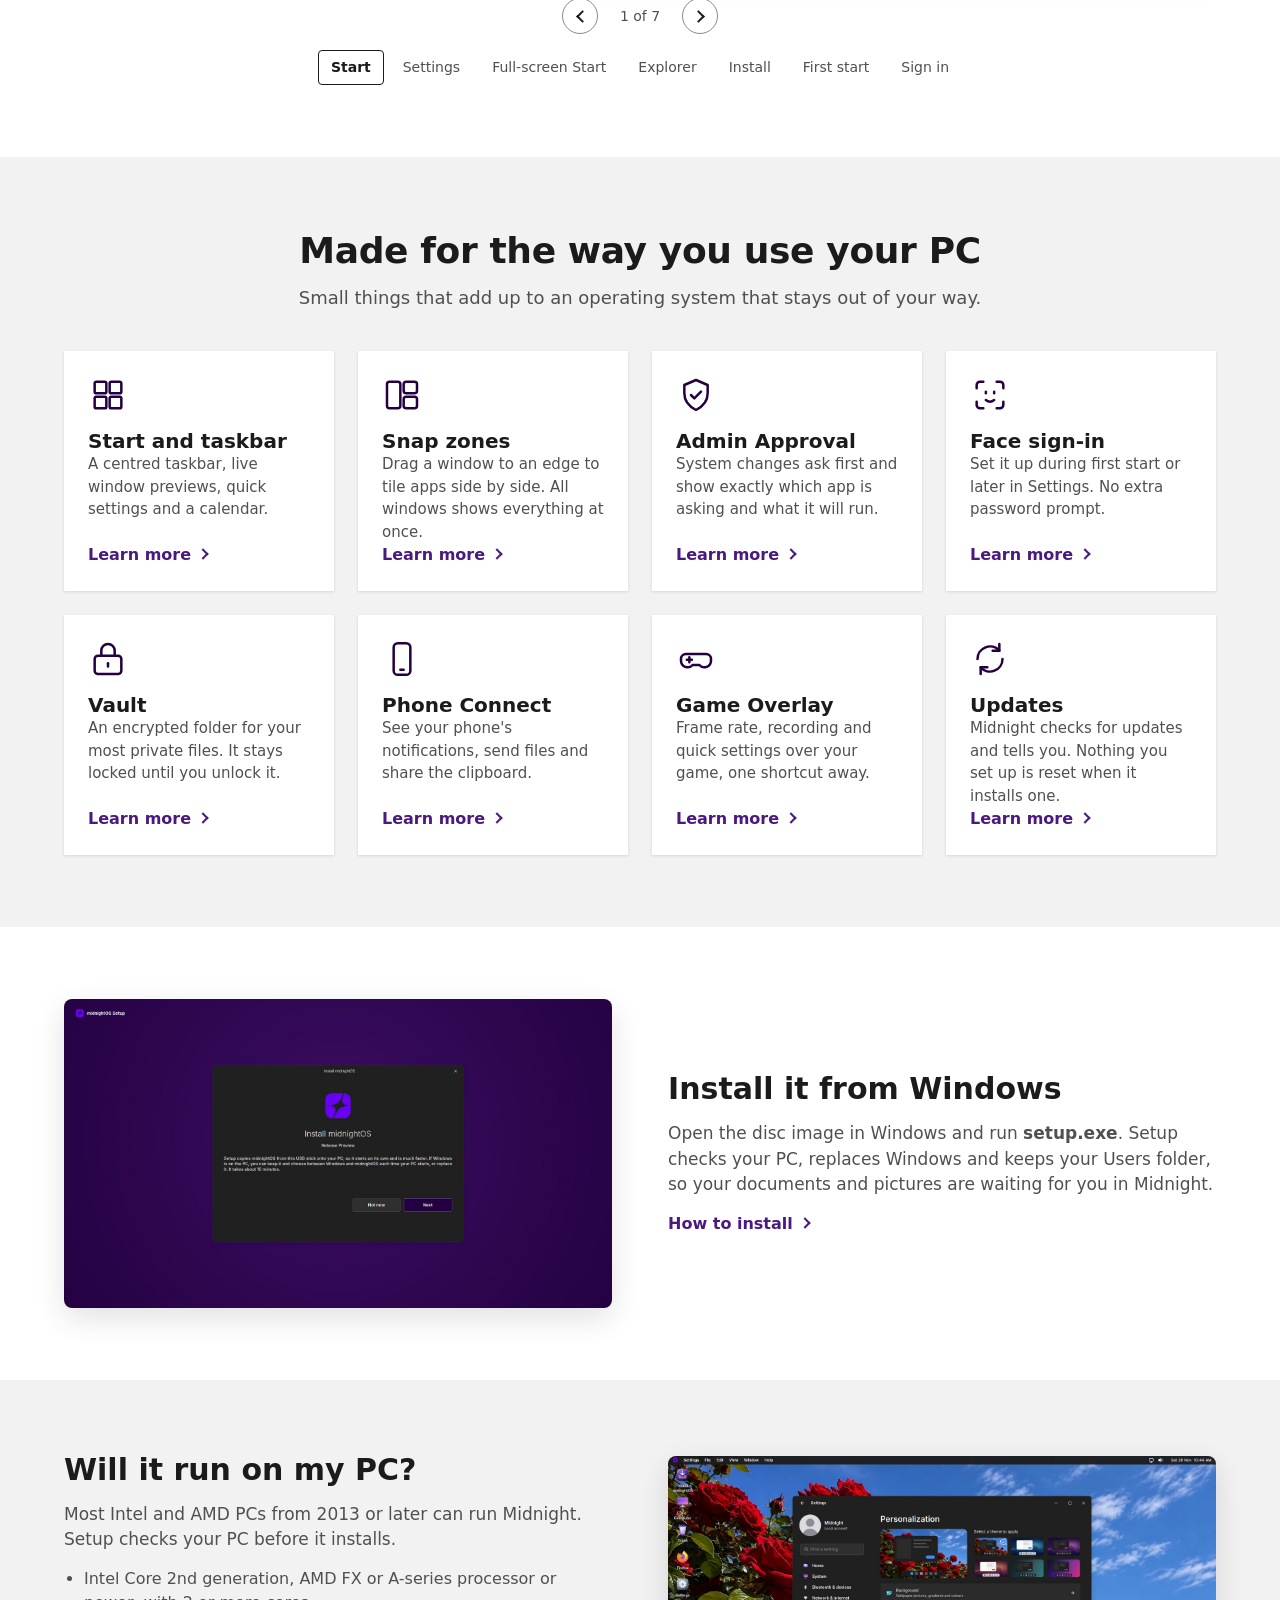
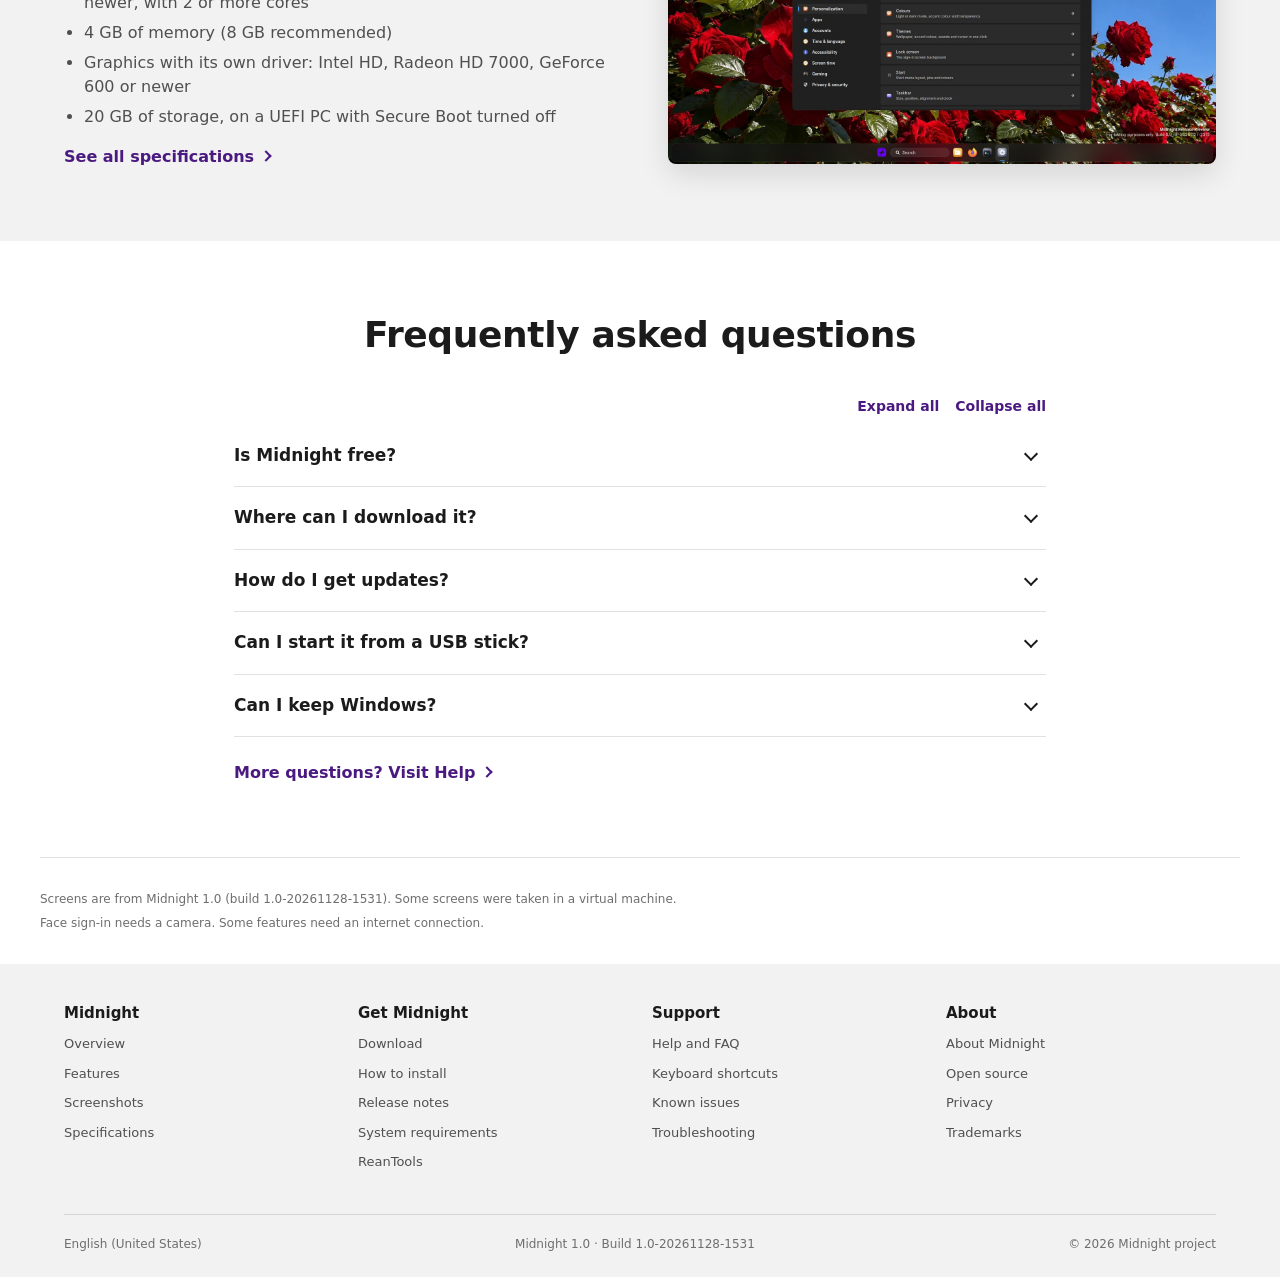
==== commit bc3832ce: "FINALLY!!" ====
--- a/index.html
+++ b/index.html
@@ -3,8 +3,8 @@
 <head>
 <meta charset="utf-8">
 <meta name="viewport" content="width=device-width, initial-scale=1">
-<title>midnightOS</title>
-<meta name="description" content="midnightOS is a calm, fast desktop operating system built on Debian.">
+<title>Midnight</title>
+<meta name="description" content="Midnight is a calm, fast desktop operating system built on Debian.">
 <link rel="icon" type="image/png" href="assets/logo-64.png">
 <link rel="stylesheet" href="assets/style.css">
 </head>
@@ -12,9 +12,9 @@
 <a class="skip" href="#main">Skip to main content</a>
 <header class="site-header">
   <div class="container">
-    <a class="brand" href="index.html"><img src="assets/logo-64.png" alt=""><b>midnightOS</b><i class="sep"></i><span>Release Preview</span></a>
+    <a class="brand" href="index.html"><img src="assets/logo-64.png" alt=""><b>Midnight</b></a>
     <button class="nav-toggle" aria-label="Menu" aria-expanded="false"><svg viewBox="0 0 24 24" fill="none" stroke="currentColor" stroke-width="2"><path d="M4 7h16M4 12h16M4 17h16"/></svg></button>
-    <nav class="site-nav" aria-label="midnightOS">
+    <nav class="site-nav" aria-label="Midnight">
       <a href="index.html" aria-current="page">Overview</a>
       <a href="features.html">Features</a>
       <a href="screenshots.html">Screenshots</a>
@@ -27,47 +27,47 @@
 <main id="main">
 <section class="hero">
   <div class="container">
-    <h1>midnightOS</h1>
-    <p class="lead">A calm, fast desktop operating system built on Debian. The Release Preview is out now.</p>
+    <h1>Midnight</h1>
+    <p class="lead">A calm, fast desktop operating system built on Debian. Midnight 1.0 is here.</p>
     <div class="btn-row">
       <a class="btn btn-primary" href="download.html">Download</a>
       <a class="btn btn-outline" href="features.html">Explore features</a>
     </div>
-    <div class="device"><div class="screen"><img src="assets/shots/desktop.jpg" alt="The midnightOS desktop with the taskbar at the bottom" width="1600" height="900"></div><div class="base"></div></div>
+    <div class="device"><div class="screen"><img src="assets/shots/desktop.jpg" alt="The Midnight desktop with the taskbar at the bottom" width="1600" height="900"></div><div class="base"></div></div>
   </div>
 </section>
 
 <section class="band">
   <div class="container" data-showcase>
     <div class="section-title"><h2>Everything you need, ready from the start</h2>
-      <p>Apps, settings and tools that work the moment midnightOS starts. Nothing extra to set up.</p></div>
+      <p>Apps, settings and tools that work the moment Midnight starts. Nothing extra to set up.</p></div>
       <div class="slide showcase">
         <div class="panel"><h3>Start</h3><p>Your pinned apps, folders and a search box in the middle of the screen. Search finds apps, settings and files, and answers quick questions like sums, units and the time in other cities.</p><a class="more" href="features.html#desktop">Learn more</a></div>
-        <div class="shot"><img src="assets/shots/start.jpg" alt="Start in midnightOS" width="1600" height="900"></div>
+        <div class="shot"><img src="assets/shots/start.jpg" alt="Start in Midnight" width="1600" height="900"></div>
       </div>
       <div class="slide showcase" hidden>
         <div class="panel"><h3>Settings</h3><p>Everything is grouped by what you want to do: System, Devices, Network, Personalization, Apps, Accounts, Time, Accessibility, Gaming and Privacy.</p><a class="more" href="features.html#settings">Learn more</a></div>
-        <div class="shot"><img src="assets/shots/settings.jpg" alt="Settings in midnightOS" width="1600" height="900"></div>
+        <div class="shot"><img src="assets/shots/settings.jpg" alt="Settings in Midnight" width="1600" height="900"></div>
       </div>
       <div class="slide showcase" hidden>
-        <div class="panel"><h3>Full-screen Start</h3><p>Live tiles over a background drawn in your Start colour. Turn on tablet mode and it becomes your home screen.</p><a class="more" href="features.html#desktop">Learn more</a></div>
-        <div class="shot"><img src="assets/shots/fullstart.jpg" alt="Full-screen Start in midnightOS" width="1600" height="900"></div>
+        <div class="panel"><h3>Full-screen Start</h3><p>Live tiles over a background drawn in your Start colour, with every app one click away.</p><a class="more" href="features.html#desktop">Learn more</a></div>
+        <div class="shot"><img src="assets/shots/fullstart.jpg" alt="Full-screen Start in Midnight" width="1600" height="900"></div>
       </div>
       <div class="slide showcase" hidden>
         <div class="panel"><h3>Explorer</h3><p>Your files and folders with the new icon set, thumbnails, archives and ISO mounting.</p><a class="more" href="features.html#apps">Learn more</a></div>
-        <div class="shot"><img src="assets/shots/explorer.jpg" alt="Explorer in midnightOS" width="1600" height="900"></div>
+        <div class="shot"><img src="assets/shots/explorer.jpg" alt="Explorer in Midnight" width="1600" height="900"></div>
       </div>
       <div class="slide showcase" hidden>
-        <div class="panel"><h3>Install midnightOS</h3><p>Start from a USB stick and install next to Windows, or open the disc image in Windows and run setup.exe to replace it and keep your files.</p><a class="more" href="install.html">Learn more</a></div>
-        <div class="shot"><img src="assets/shots/setup.jpg" alt="Install midnightOS in midnightOS" width="1600" height="900"></div>
+        <div class="panel"><h3>Install Midnight</h3><p>Start from a USB stick and install next to Windows, or open the disc image in Windows and run setup.exe to replace it and keep your files.</p><a class="more" href="install.html">Learn more</a></div>
+        <div class="shot"><img src="assets/shots/setup.jpg" alt="Install Midnight in Midnight" width="1600" height="900"></div>
       </div>
       <div class="slide showcase" hidden>
         <div class="panel"><h3>First start</h3><p>After installing, a short setup gets your time zone, network, name, PIN, face sign-in and light or dark look ready.</p><a class="more" href="features.html#setup">Learn more</a></div>
-        <div class="shot"><img src="assets/shots/oobe.jpg" alt="First start in midnightOS" width="1600" height="900"></div>
+        <div class="shot"><img src="assets/shots/oobe.jpg" alt="First start in Midnight" width="1600" height="900"></div>
       </div>
       <div class="slide showcase" hidden>
         <div class="panel"><h3>Sign in</h3><p>Sign in with a PIN, or just look at the screen when face sign-in is set up. Your face data stays on your PC.</p><a class="more" href="features.html#security">Learn more</a></div>
-        <div class="shot"><img src="assets/shots/lock.jpg" alt="Sign in in midnightOS" width="1600" height="900"></div>
+        <div class="shot"><img src="assets/shots/lock.jpg" alt="Sign in in Midnight" width="1600" height="900"></div>
       </div>
     <div class="showcase-controls"><button class="arrow prev" aria-label="Previous"></button><span class="count">1 of 7</span><button class="arrow next" aria-label="Next"></button></div>
     <div class="showcase-tabs" role="tablist"><button role="tab">Start</button><button role="tab">Settings</button><button role="tab">Full-screen Start</button><button role="tab">Explorer</button><button role="tab">Install</button><button role="tab">First start</button><button role="tab">Sign in</button></div>
@@ -86,7 +86,7 @@
       <div class="card icon-card"><div class="ico"><svg viewBox="0 0 24 24" aria-hidden="true"><rect x="4" y="10" width="16" height="11" rx="2"/><path d="M8 10V7a4 4 0 018 0v3"/><path d="M12 14.5v2"/></svg></div><h3>Vault</h3><p>An encrypted folder for your most private files. It stays locked until you unlock it.</p><a class="more" href="features.html#security">Learn more</a></div>
       <div class="card icon-card"><div class="ico"><svg viewBox="0 0 24 24" aria-hidden="true"><rect x="7" y="2.5" width="10" height="19" rx="2.5"/><path d="M11 18.5h2"/></svg></div><h3>Phone Connect</h3><p>See your phone's notifications, send files and share the clipboard.</p><a class="more" href="features.html#more">Learn more</a></div>
       <div class="card icon-card"><div class="ico"><svg viewBox="0 0 24 24" aria-hidden="true"><path d="M6 9h12a3 3 0 013 3v1a4 4 0 01-7 2.6h-4A4 4 0 013 13v-1a3 3 0 013-3z"/><path d="M8 11v3M6.5 12.5h3"/></svg></div><h3>Game Overlay</h3><p>Frame rate, recording and quick settings over your game, one shortcut away.</p><a class="more" href="features.html#more">Learn more</a></div>
-      <div class="card icon-card"><div class="ico"><svg viewBox="0 0 24 24" aria-hidden="true"><circle cx="12" cy="4.5" r="1.5"/><path d="M5 8l7 1.5L19 8M12 9.5V14l-3 6M12 14l3 6"/></svg></div><h3>Accessibility</h3><p>Magnifier, narrator, live captions, colour filters and an on-screen keyboard.</p><a class="more" href="features.html#more">Learn more</a></div>
+      <div class="card icon-card"><div class="ico"><svg viewBox="0 0 24 24" aria-hidden="true"><path d="M19.5 12a7.5 7.5 0 0 1-13.1 5"/><path d="M4.5 12a7.5 7.5 0 0 1 13.1-5"/><path d="M17.6 3v4h-4M6.4 21v-4h4"/></svg></div><h3>Updates</h3><p>Midnight checks for updates and tells you. Nothing you set up is reset when it installs one.</p><a class="more" href="features.html#updates">Learn more</a></div>
     </div>
   </div>
 </section>
@@ -94,10 +94,10 @@
 <section class="band">
   <div class="container">
     <div class="split">
-      <div class="media"><img src="assets/shots/setup.jpg" alt="Install midnightOS copying the system to the disk" width="1600" height="900" loading="lazy"></div>
+      <div class="media"><img src="assets/shots/setup.jpg" alt="Install Midnight copying the system to the disk" width="1600" height="900" loading="lazy"></div>
       <div>
         <h2>Install it from Windows</h2>
-        <p>Open the disc image in Windows and run <b>setup.exe</b>. Setup checks your PC, replaces Windows and keeps your Users folder, so your documents and pictures are waiting for you in midnightOS.</p>
+        <p>Open the disc image in Windows and run <b>setup.exe</b>. Setup checks your PC, replaces Windows and keeps your Users folder, so your documents and pictures are waiting for you in Midnight.</p>
         <a class="more" href="install.html">How to install</a>
       </div>
     </div>
@@ -107,15 +107,15 @@
 <section class="band grey">
   <div class="container">
     <div class="split flip">
-      <div class="media"><img src="assets/shots/settings.jpg" alt="Settings in midnightOS" width="1600" height="900" loading="lazy"></div>
+      <div class="media"><img src="assets/shots/settings.jpg" alt="Settings in Midnight" width="1600" height="900" loading="lazy"></div>
       <div>
         <h2>Will it run on my PC?</h2>
-        <p>Most 64-bit Intel and AMD PCs from the last ten years can run midnightOS.</p>
+        <p>Most Intel and AMD PCs from 2013 or later can run Midnight. Setup checks your PC before it installs.</p>
         <ul>
-          <li>64-bit processor with 2 or more cores</li>
+          <li>Intel Core 2nd generation, AMD FX or A-series processor or newer, with 2 or more cores</li>
           <li>4 GB of memory (8 GB recommended)</li>
-          <li>20 GB of storage</li>
-          <li>Windows 10 or 11 on a UEFI PC, with Secure Boot turned off</li>
+          <li>Graphics with its own driver: Intel HD, Radeon HD 7000, GeForce 600 or newer</li>
+          <li>20 GB of storage, on a UEFI PC with Secure Boot turned off</li>
         </ul>
         <a class="more" href="specs.html">See all specifications</a>
       </div>
@@ -127,26 +127,27 @@
   <div class="container narrow faq" data-faq>
     <div class="section-title"><h2>Frequently asked questions</h2></div>
     <div class="faq-tools"><button data-expand>Expand all</button><button data-collapse>Collapse all</button></div>
-    <details><summary>Is midnightOS free?</summary><div><p>Yes. midnightOS is free to download and use, and it's built on free and open-source software.</p></div></details>
-    <details><summary>Where can I download it?</summary><div><p>The Release Preview is on the <a href="download.html">download page</a>.</p></div></details>
-    <details><summary>Can I start it from a USB stick?</summary><div><p>Yes. Write the disc image to a USB stick (midnightOS Setup for Windows can do that for you), start your PC from it and select <b>Install midnightOS</b> on the desktop. If Windows is on the PC you can keep it and pick midnightOS or Windows each time your PC starts, sharing the space with a slider, or erase the whole disk. With BitLocker on, turn it off in Windows first if you want to keep Windows.</p></div></details>
-    <details><summary>Can I keep Windows?</summary><div><p>Yes, if you install from a USB stick: choose to keep Windows and pick midnightOS or Windows each time your PC starts. setup.exe, run from inside Windows, replaces Windows instead and keeps your C:\Users folder as <b>Windows files</b>.</p></div></details>
+    <details><summary>Is Midnight free?</summary><div><p>Yes. Midnight is free to download and use, and it's built on free and open-source software.</p></div></details>
+    <details><summary>Where can I download it?</summary><div><p>Midnight 1.0 is on the <a href="download.html">download page</a>.</p></div></details>
+    <details><summary>How do I get updates?</summary><div><p>Midnight checks for updates when your PC starts and every 12 hours. When one is ready, an update icon appears on the top bar. Select it, then <b>Download</b>, then <b>Restart and update</b>. Your files, apps and settings stay as they are.</p></div></details>
+    <details><summary>Can I start it from a USB stick?</summary><div><p>Yes. Write the disc image to a USB stick (Midnight Setup for Windows can do that for you), start your PC from it and select <b>Install Midnight</b> on the desktop. If Windows is on the PC you can keep it and pick Midnight or Windows each time your PC starts, sharing the space with a slider, or erase the whole disk. With BitLocker on, turn it off in Windows first if you want to keep Windows.</p></div></details>
+    <details><summary>Can I keep Windows?</summary><div><p>Yes, if you install from a USB stick: choose to keep Windows and pick Midnight or Windows each time your PC starts. setup.exe, run from inside Windows, replaces Windows instead and keeps your C:\Users folder as <b>Windows files</b>.</p></div></details>
     <p style="margin-top:24px"><a class="more" href="help.html">More questions? Visit Help</a></p>
   </div>
 </section>
 
 <div class="container footnotes">
-  <p>Screens are from midnightOS 0.9 Release Preview (build 0.9_RP-20261127-2312) running in a virtual machine. Features and screens may change before release.</p>
+  <p>Screens are from Midnight 1.0 (build 1.0-20261128-1531). Some screens were taken in a virtual machine.</p>
   <p>Face sign-in needs a camera. Some features need an internet connection.</p>
 </div>
 </main>
 <footer class="site-footer">
   <div class="container">
     <div class="foot-cols">
-      <div><h4>midnightOS</h4><ul>
+      <div><h4>Midnight</h4><ul>
         <li><a href="index.html">Overview</a></li><li><a href="features.html">Features</a></li>
         <li><a href="screenshots.html">Screenshots</a></li><li><a href="specs.html">Specifications</a></li></ul></div>
-      <div><h4>Get midnightOS</h4><ul>
+      <div><h4>Get Midnight</h4><ul>
         <li><a href="download.html">Download</a></li><li><a href="install.html">How to install</a></li>
         <li><a href="release-notes.html">Release notes</a></li><li><a href="specs.html#requirements">System requirements</a></li>
         <li><a href="reantools.html">ReanTools</a></li></ul></div>
@@ -154,13 +155,13 @@
         <li><a href="help.html">Help and FAQ</a></li><li><a href="help.html#shortcuts">Keyboard shortcuts</a></li>
         <li><a href="release-notes.html#known-issues">Known issues</a></li><li><a href="install.html#trouble">Troubleshooting</a></li></ul></div>
       <div><h4>About</h4><ul>
-        <li><a href="about.html">About midnightOS</a></li><li><a href="about.html#open-source">Open source</a></li>
+        <li><a href="about.html">About Midnight</a></li><li><a href="about.html#open-source">Open source</a></li>
         <li><a href="about.html#privacy">Privacy</a></li><li><a href="about.html#trademarks">Trademarks</a></li></ul></div>
     </div>
     <div class="foot-bottom">
       <span>English (United States)</span>
-      <span>midnightOS 0.9 Release Preview · Build 0.9_RP-20261127-2312</span>
-      <span>© 2026 midnightOS project</span>
+      <span>Midnight 1.0 · Build 1.0-20261128-1531</span>
+      <span>© 2026 Midnight project</span>
     </div>
   </div>
 </footer>
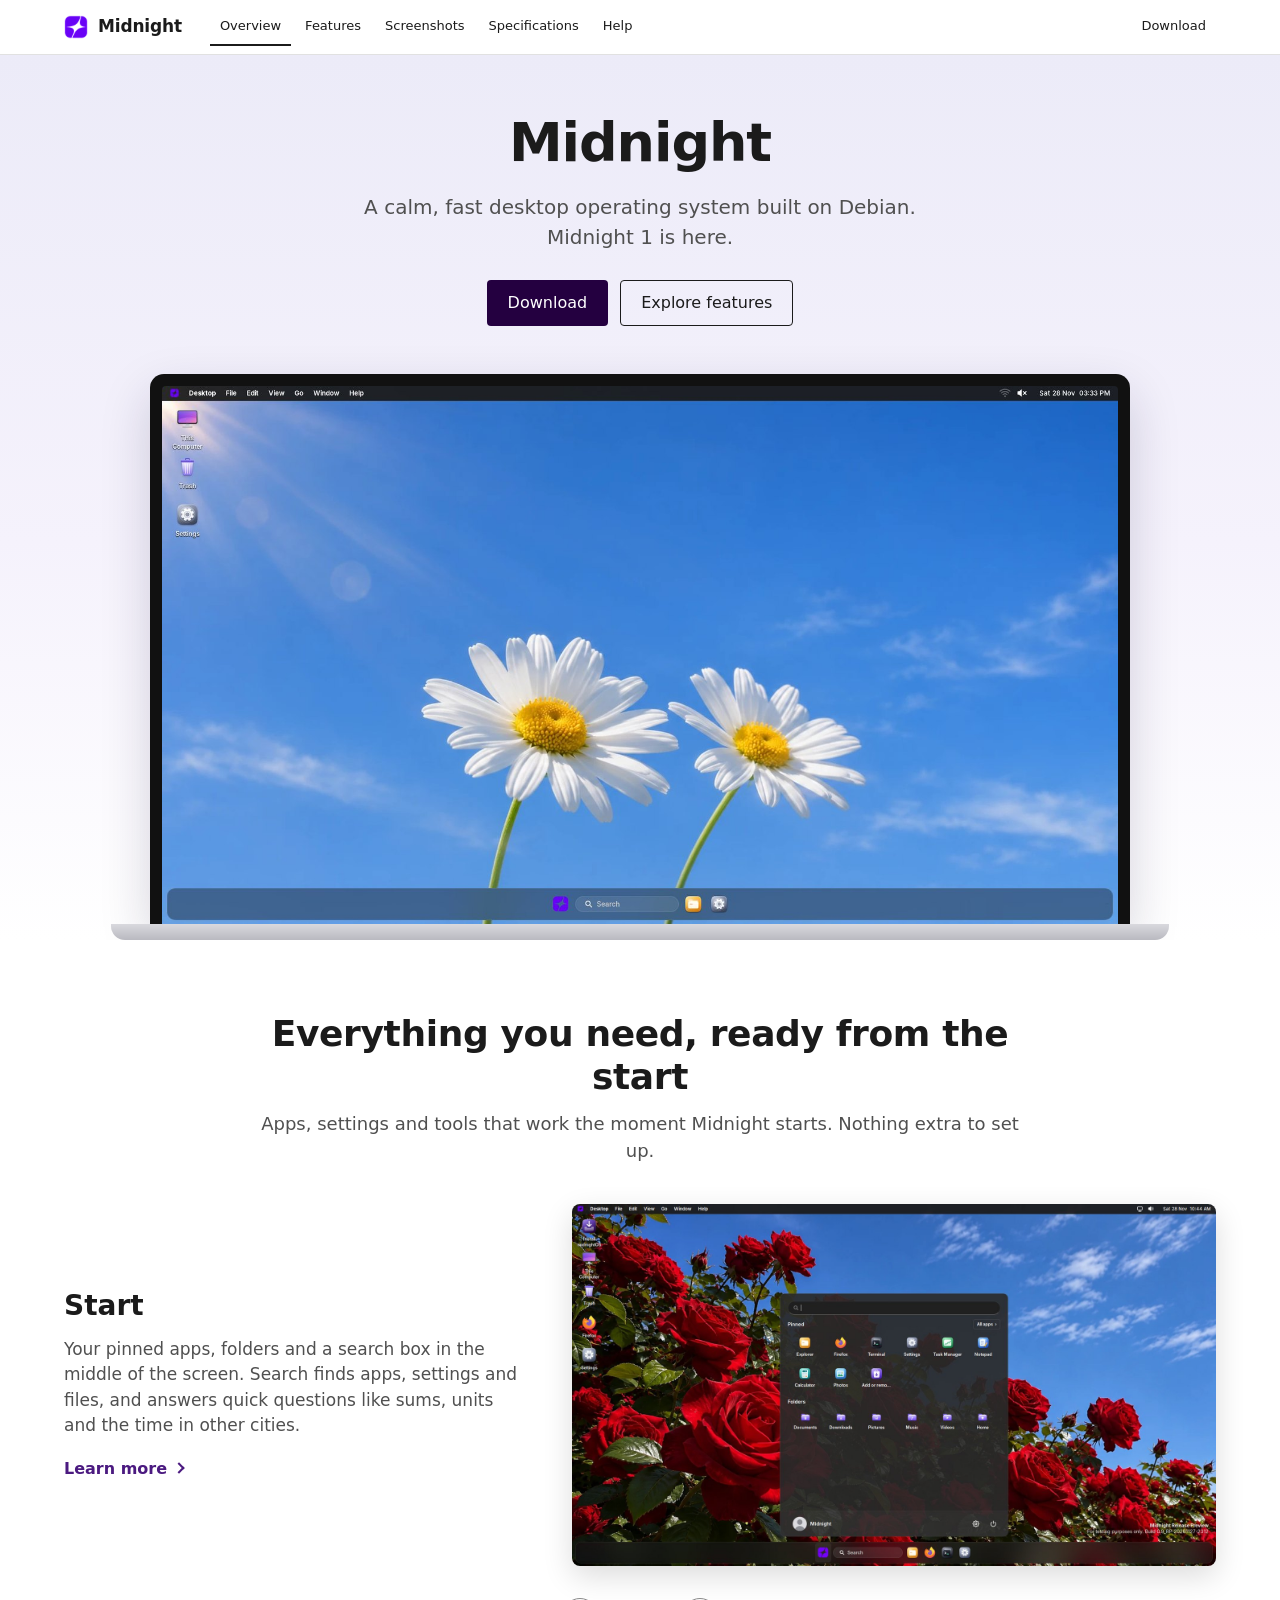
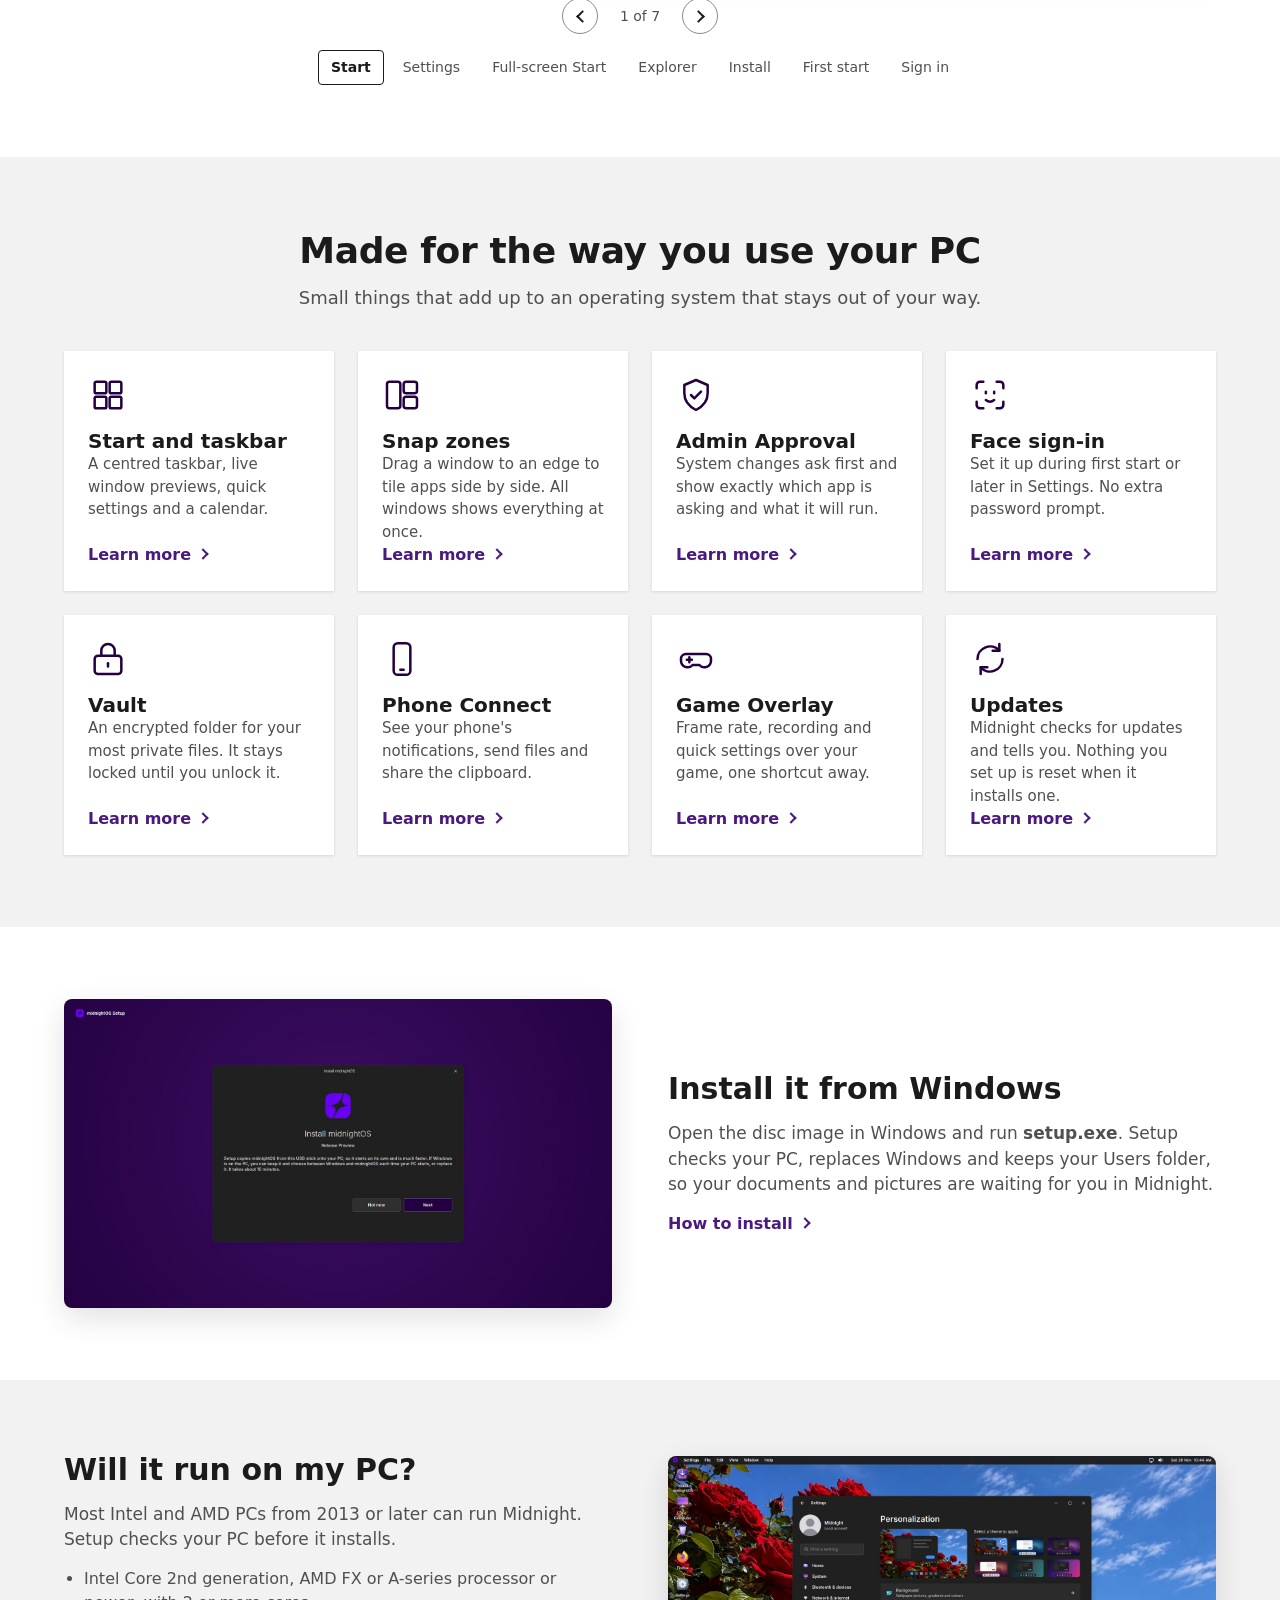
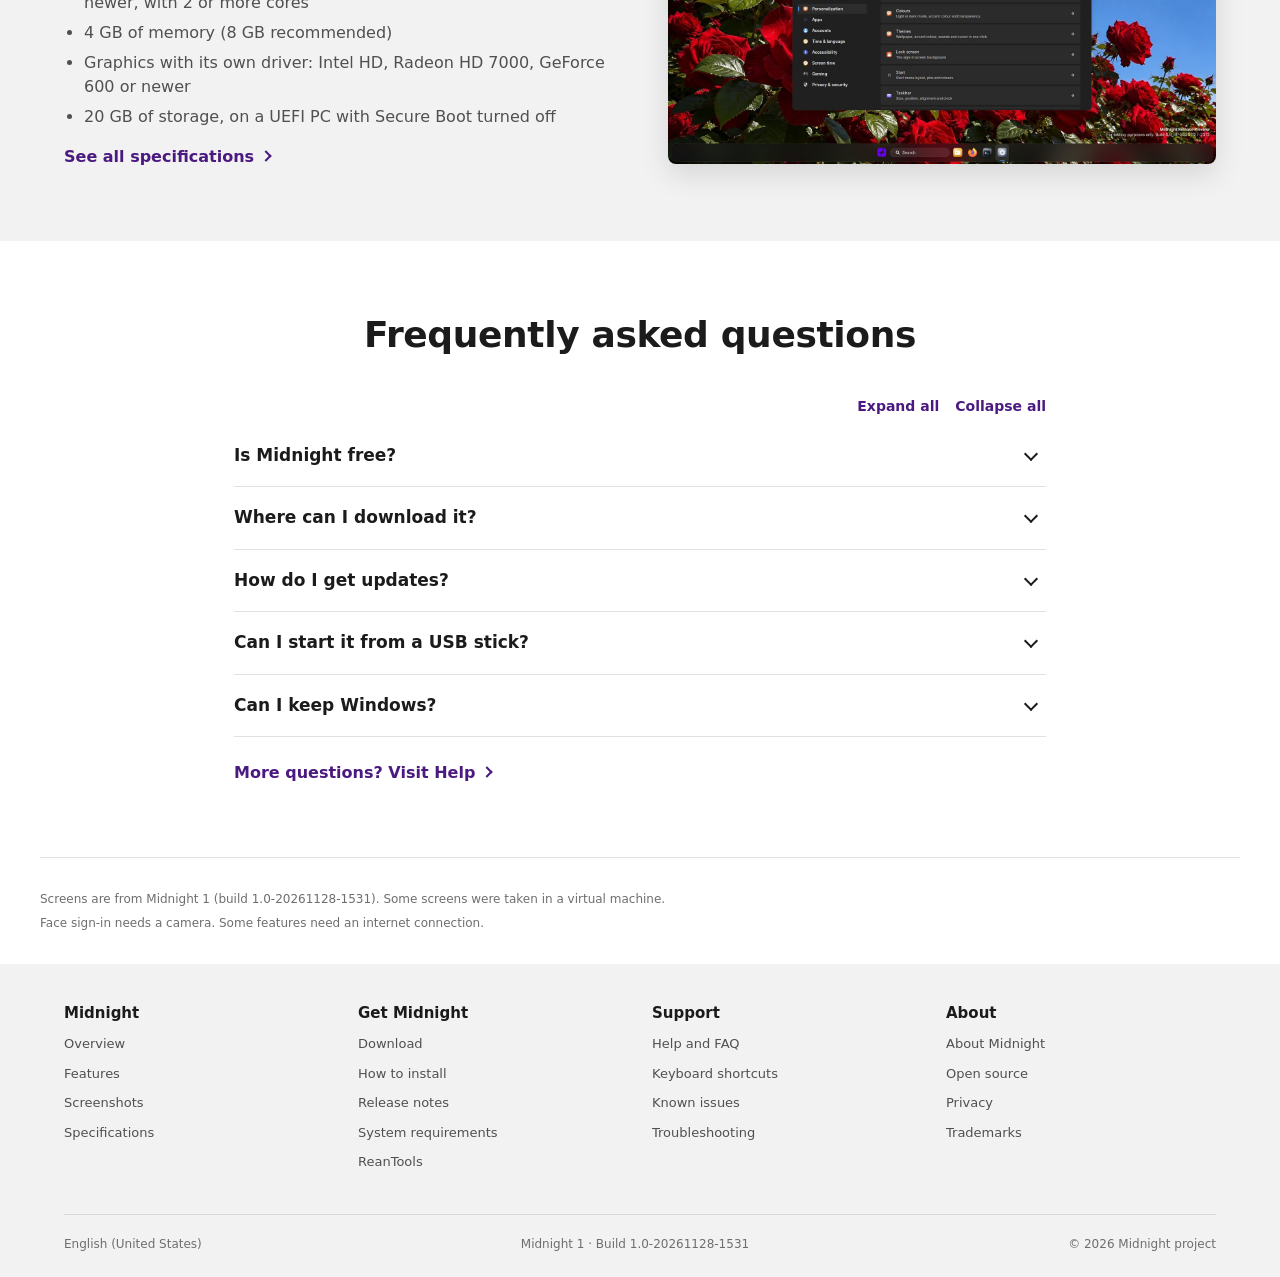
==== commit 6cc804a2: "Upload1" ====
--- a/index.html
+++ b/index.html
@@ -28,7 +28,7 @@
 <section class="hero">
   <div class="container">
     <h1>Midnight</h1>
-    <p class="lead">A calm, fast desktop operating system built on Debian. Midnight 1.0 is here.</p>
+    <p class="lead">A calm, fast desktop operating system built on Debian. Midnight 1 is here.</p>
     <div class="btn-row">
       <a class="btn btn-primary" href="download.html">Download</a>
       <a class="btn btn-outline" href="features.html">Explore features</a>
@@ -128,7 +128,7 @@
     <div class="section-title"><h2>Frequently asked questions</h2></div>
     <div class="faq-tools"><button data-expand>Expand all</button><button data-collapse>Collapse all</button></div>
     <details><summary>Is Midnight free?</summary><div><p>Yes. Midnight is free to download and use, and it's built on free and open-source software.</p></div></details>
-    <details><summary>Where can I download it?</summary><div><p>Midnight 1.0 is on the <a href="download.html">download page</a>.</p></div></details>
+    <details><summary>Where can I download it?</summary><div><p>Midnight 1 is on the <a href="download.html">download page</a>.</p></div></details>
     <details><summary>How do I get updates?</summary><div><p>Midnight checks for updates when your PC starts and every 12 hours. When one is ready, an update icon appears on the top bar. Select it, then <b>Download</b>, then <b>Restart and update</b>. Your files, apps and settings stay as they are.</p></div></details>
     <details><summary>Can I start it from a USB stick?</summary><div><p>Yes. Write the disc image to a USB stick (Midnight Setup for Windows can do that for you), start your PC from it and select <b>Install Midnight</b> on the desktop. If Windows is on the PC you can keep it and pick Midnight or Windows each time your PC starts, sharing the space with a slider, or erase the whole disk. With BitLocker on, turn it off in Windows first if you want to keep Windows.</p></div></details>
     <details><summary>Can I keep Windows?</summary><div><p>Yes, if you install from a USB stick: choose to keep Windows and pick Midnight or Windows each time your PC starts. setup.exe, run from inside Windows, replaces Windows instead and keeps your C:\Users folder as <b>Windows files</b>.</p></div></details>
@@ -137,7 +137,7 @@
 </section>
 
 <div class="container footnotes">
-  <p>Screens are from Midnight 1.0 (build 1.0-20261128-1531). Some screens were taken in a virtual machine.</p>
+  <p>Screens are from Midnight 1 (build 1.0-20261128-1531). Some screens were taken in a virtual machine.</p>
   <p>Face sign-in needs a camera. Some features need an internet connection.</p>
 </div>
 </main>
@@ -160,7 +160,7 @@
     </div>
     <div class="foot-bottom">
       <span>English (United States)</span>
-      <span>Midnight 1.0 · Build 1.0-20261128-1531</span>
+      <span>Midnight 1 · Build 1.0-20261128-1531</span>
       <span>© 2026 Midnight project</span>
     </div>
   </div>
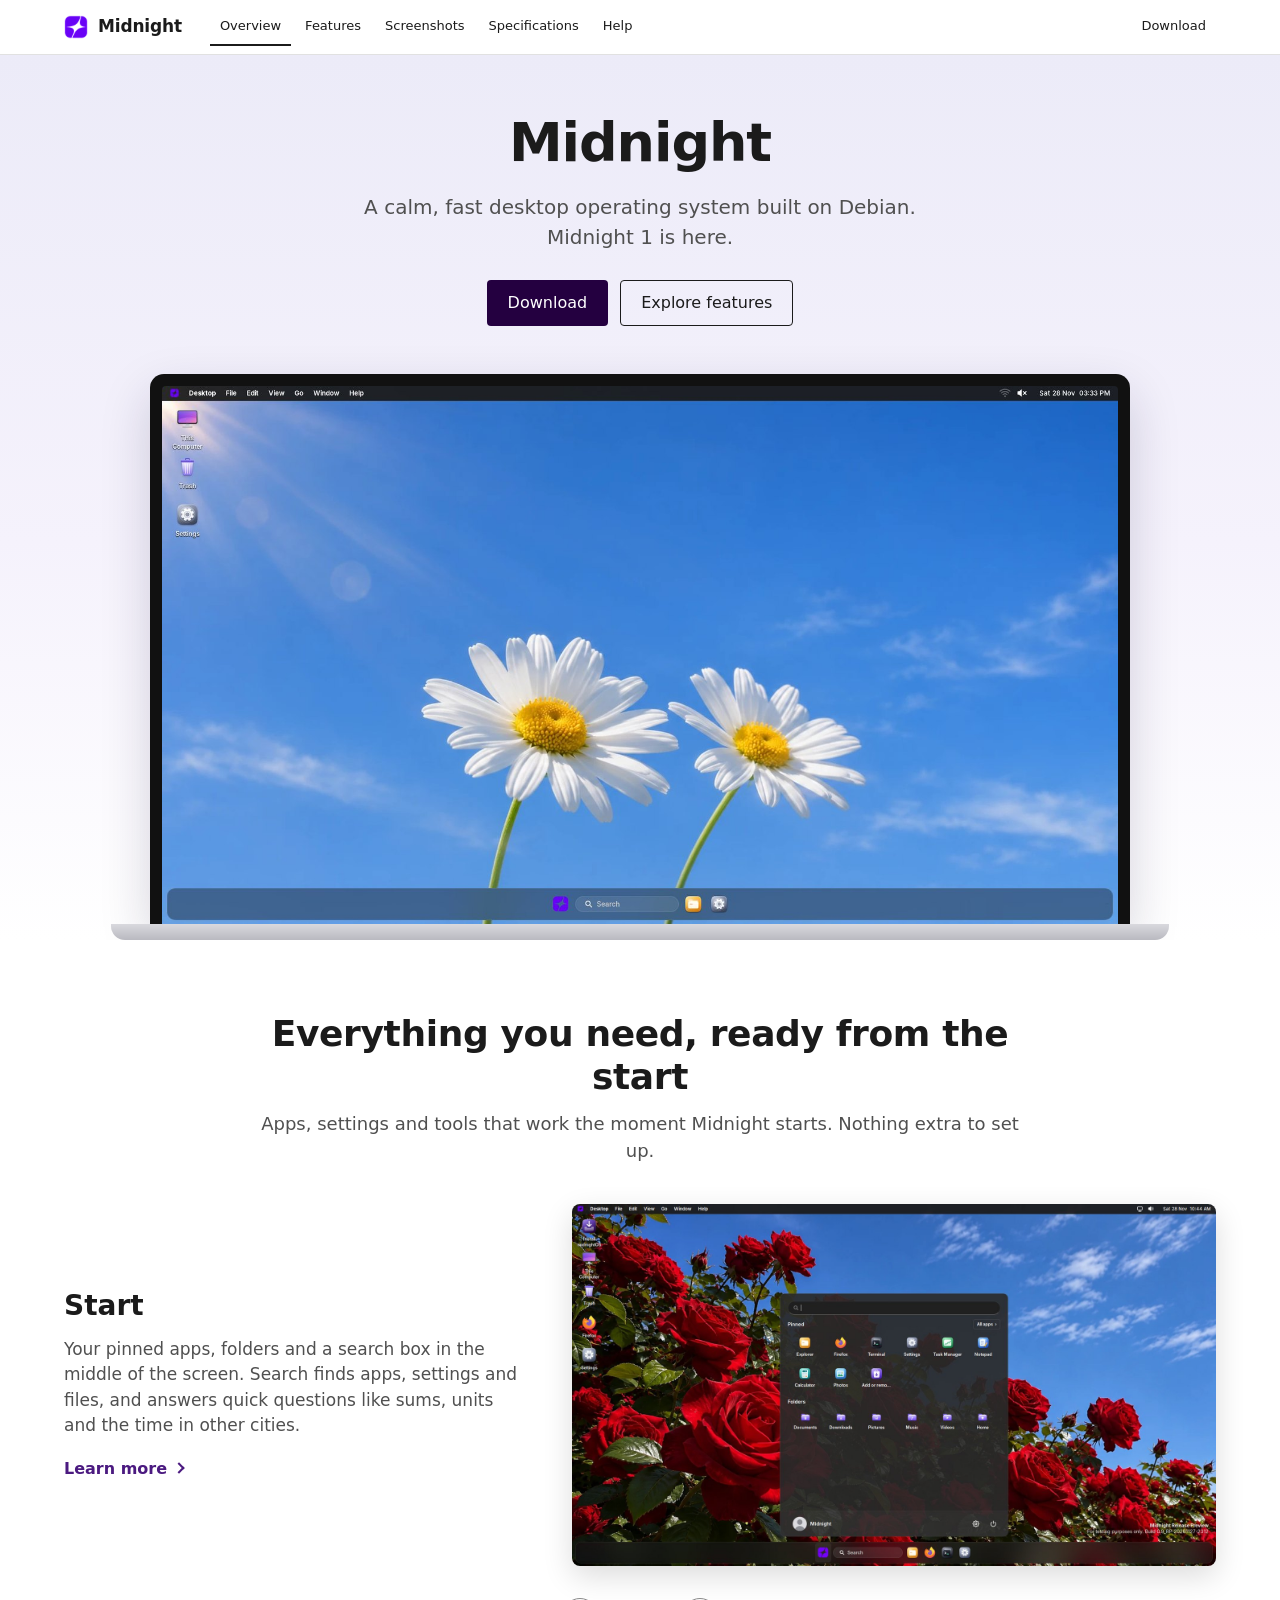
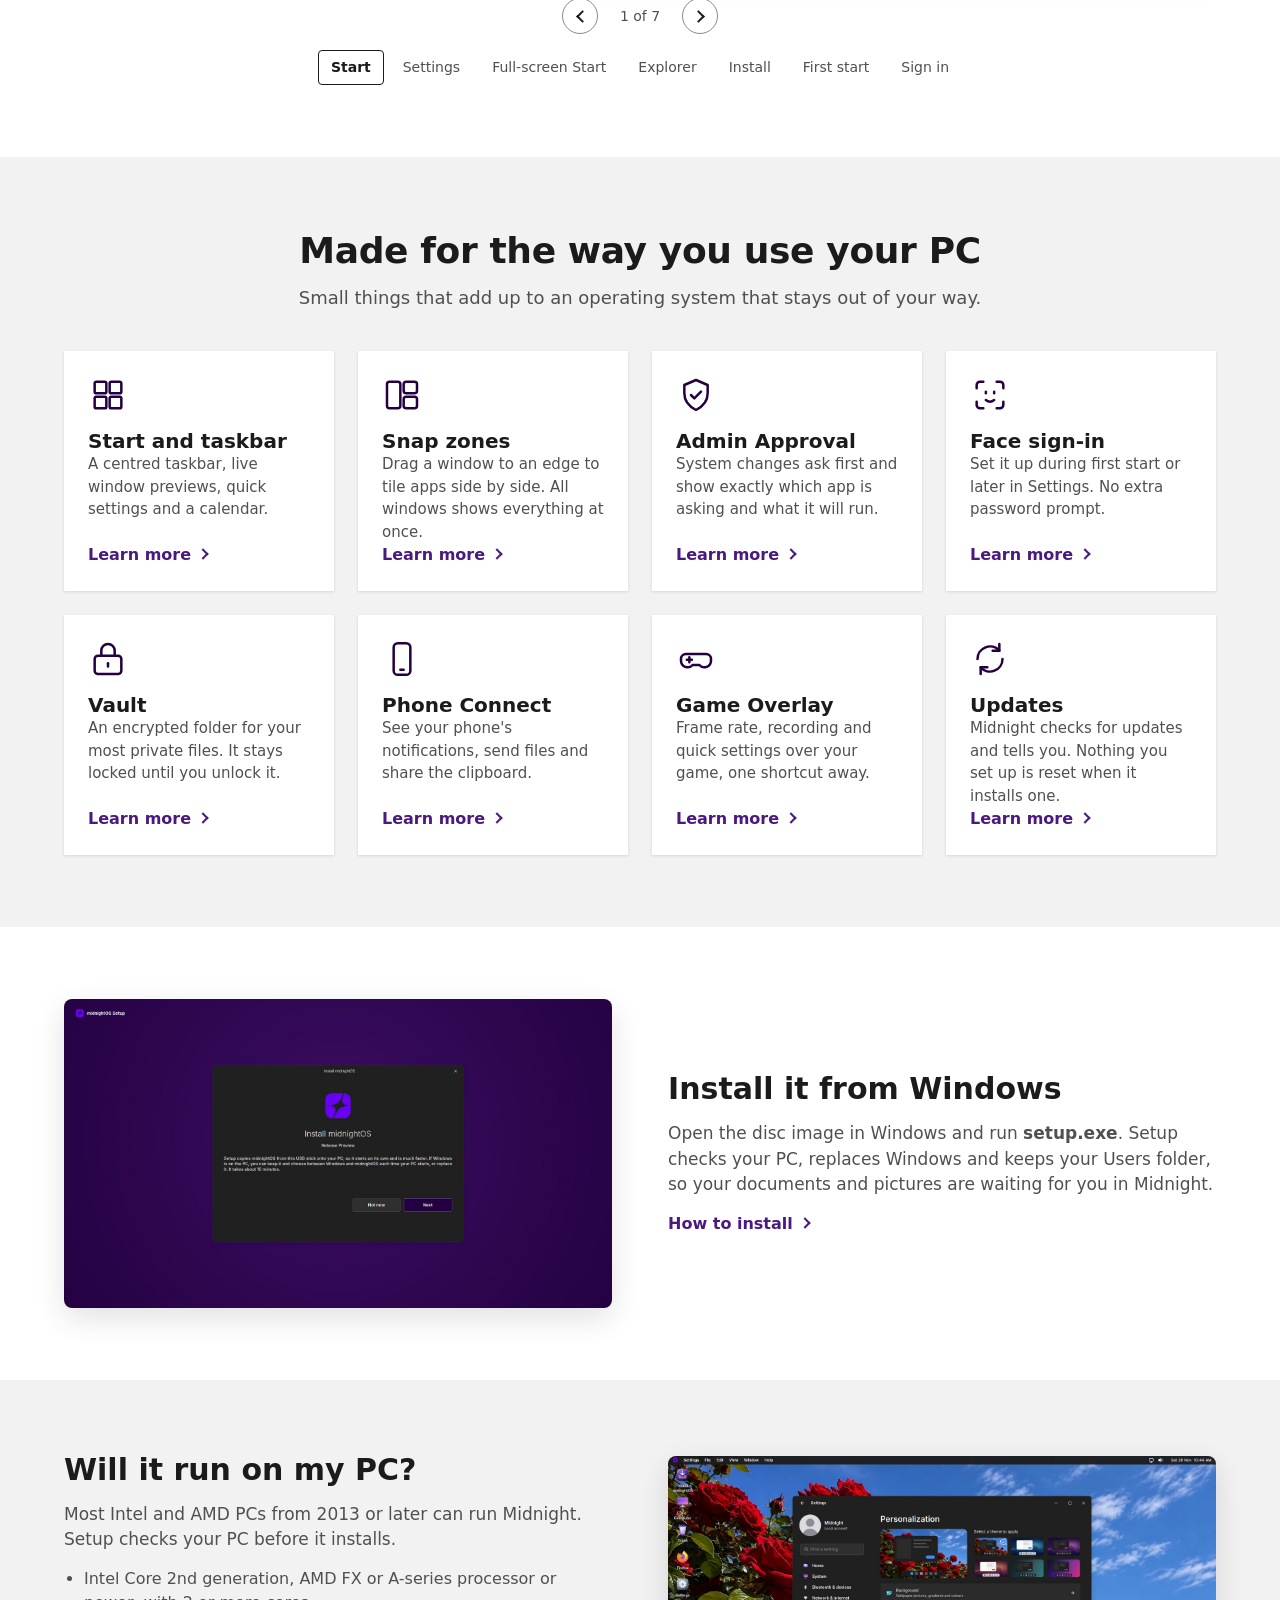
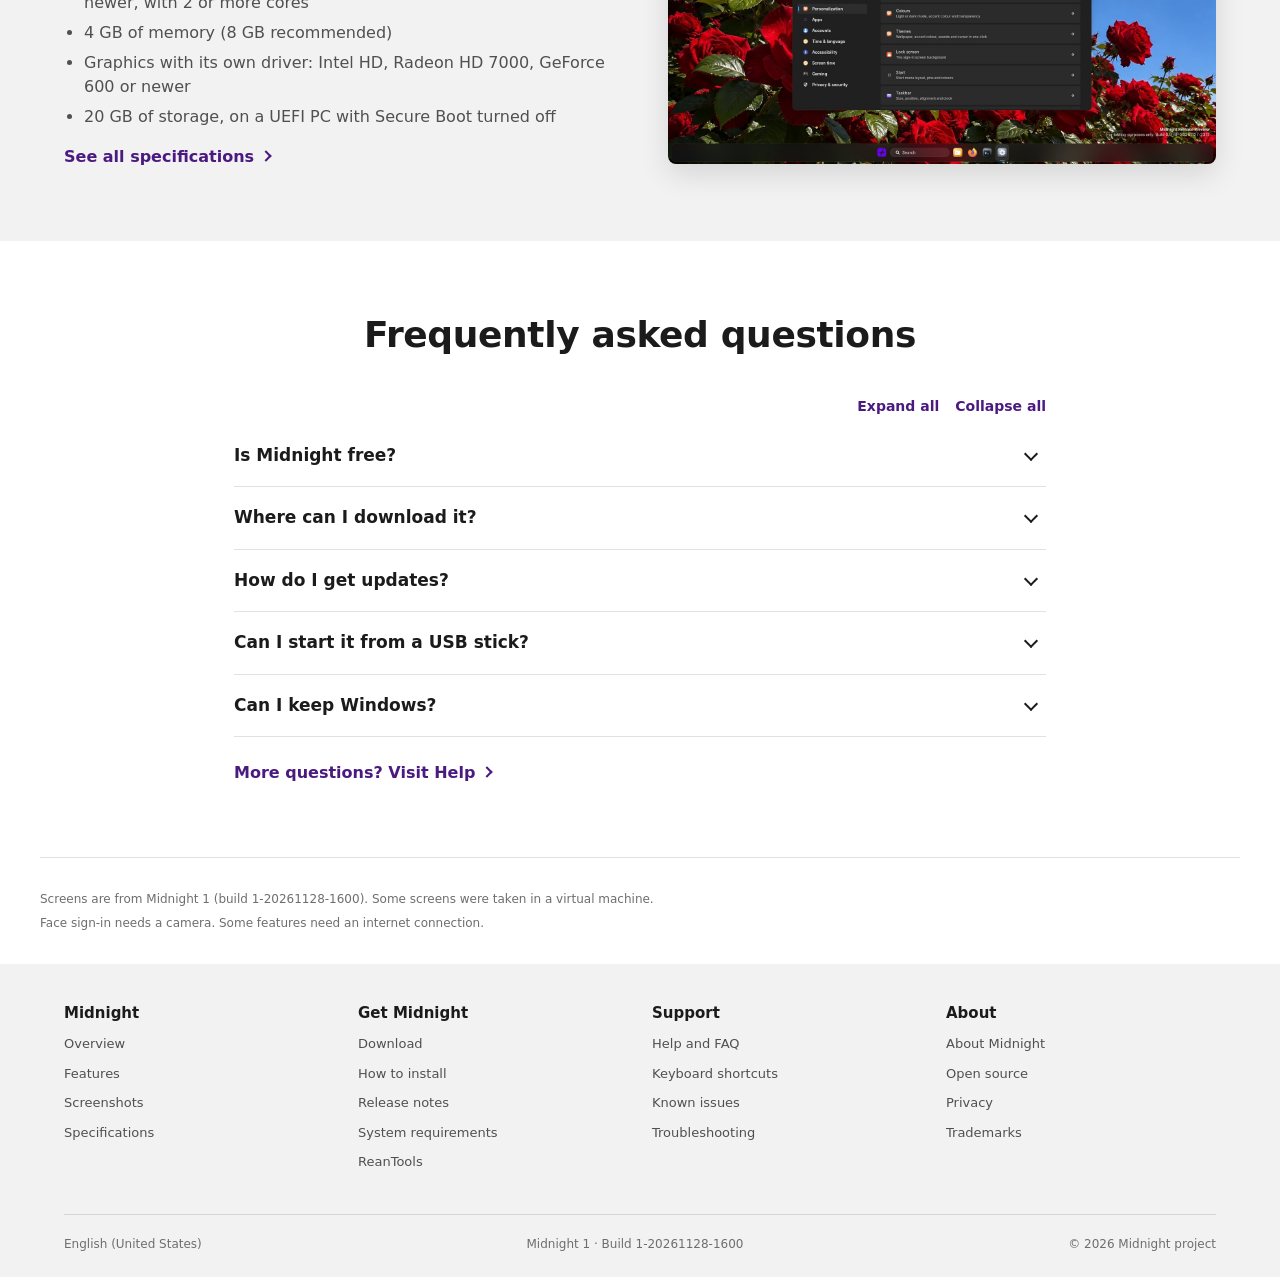
==== commit cd3a85e5: "1" ====
--- a/index.html
+++ b/index.html
@@ -137,7 +137,7 @@
 </section>
 
 <div class="container footnotes">
-  <p>Screens are from Midnight 1 (build 1.0-20261128-1531). Some screens were taken in a virtual machine.</p>
+  <p>Screens are from Midnight 1 (build 1-20261128-1600). Some screens were taken in a virtual machine.</p>
   <p>Face sign-in needs a camera. Some features need an internet connection.</p>
 </div>
 </main>
@@ -160,7 +160,7 @@
     </div>
     <div class="foot-bottom">
       <span>English (United States)</span>
-      <span>Midnight 1 · Build 1.0-20261128-1531</span>
+      <span>Midnight 1 · Build 1-20261128-1600</span>
       <span>© 2026 Midnight project</span>
     </div>
   </div>
